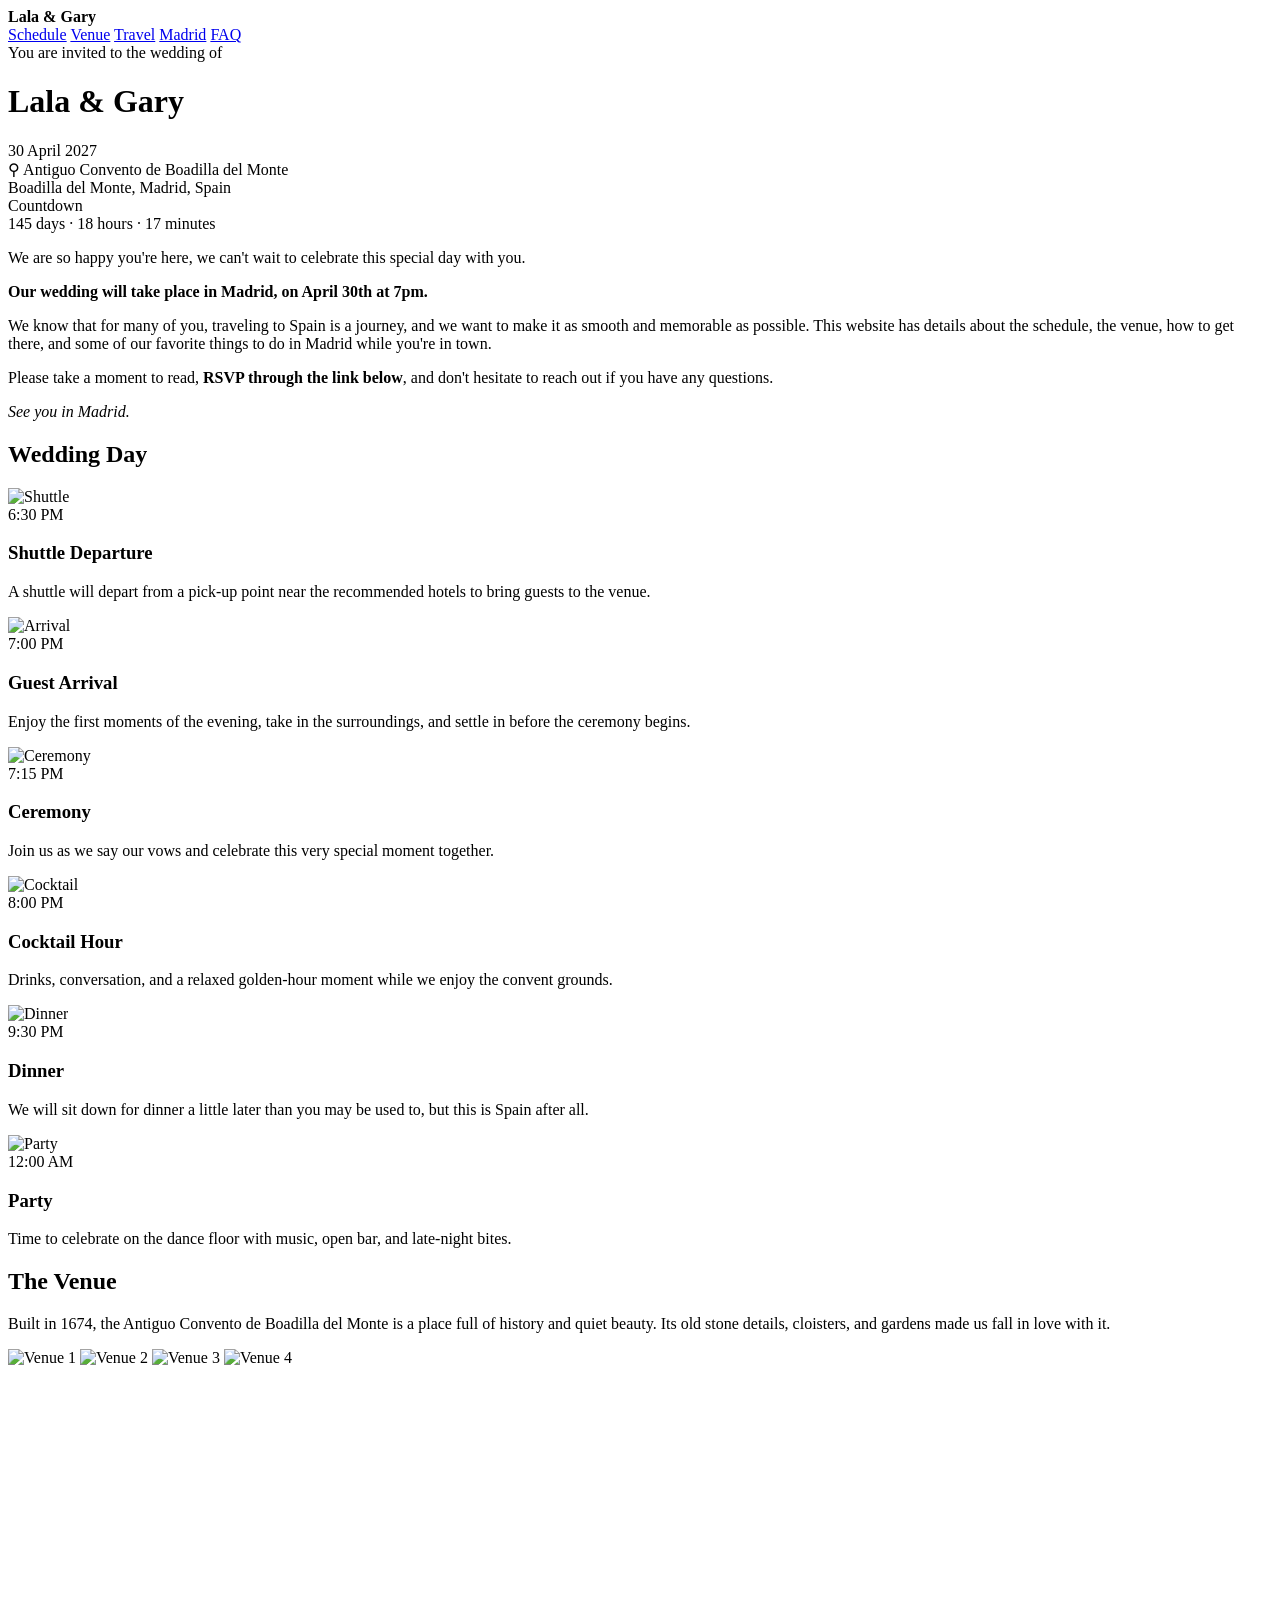
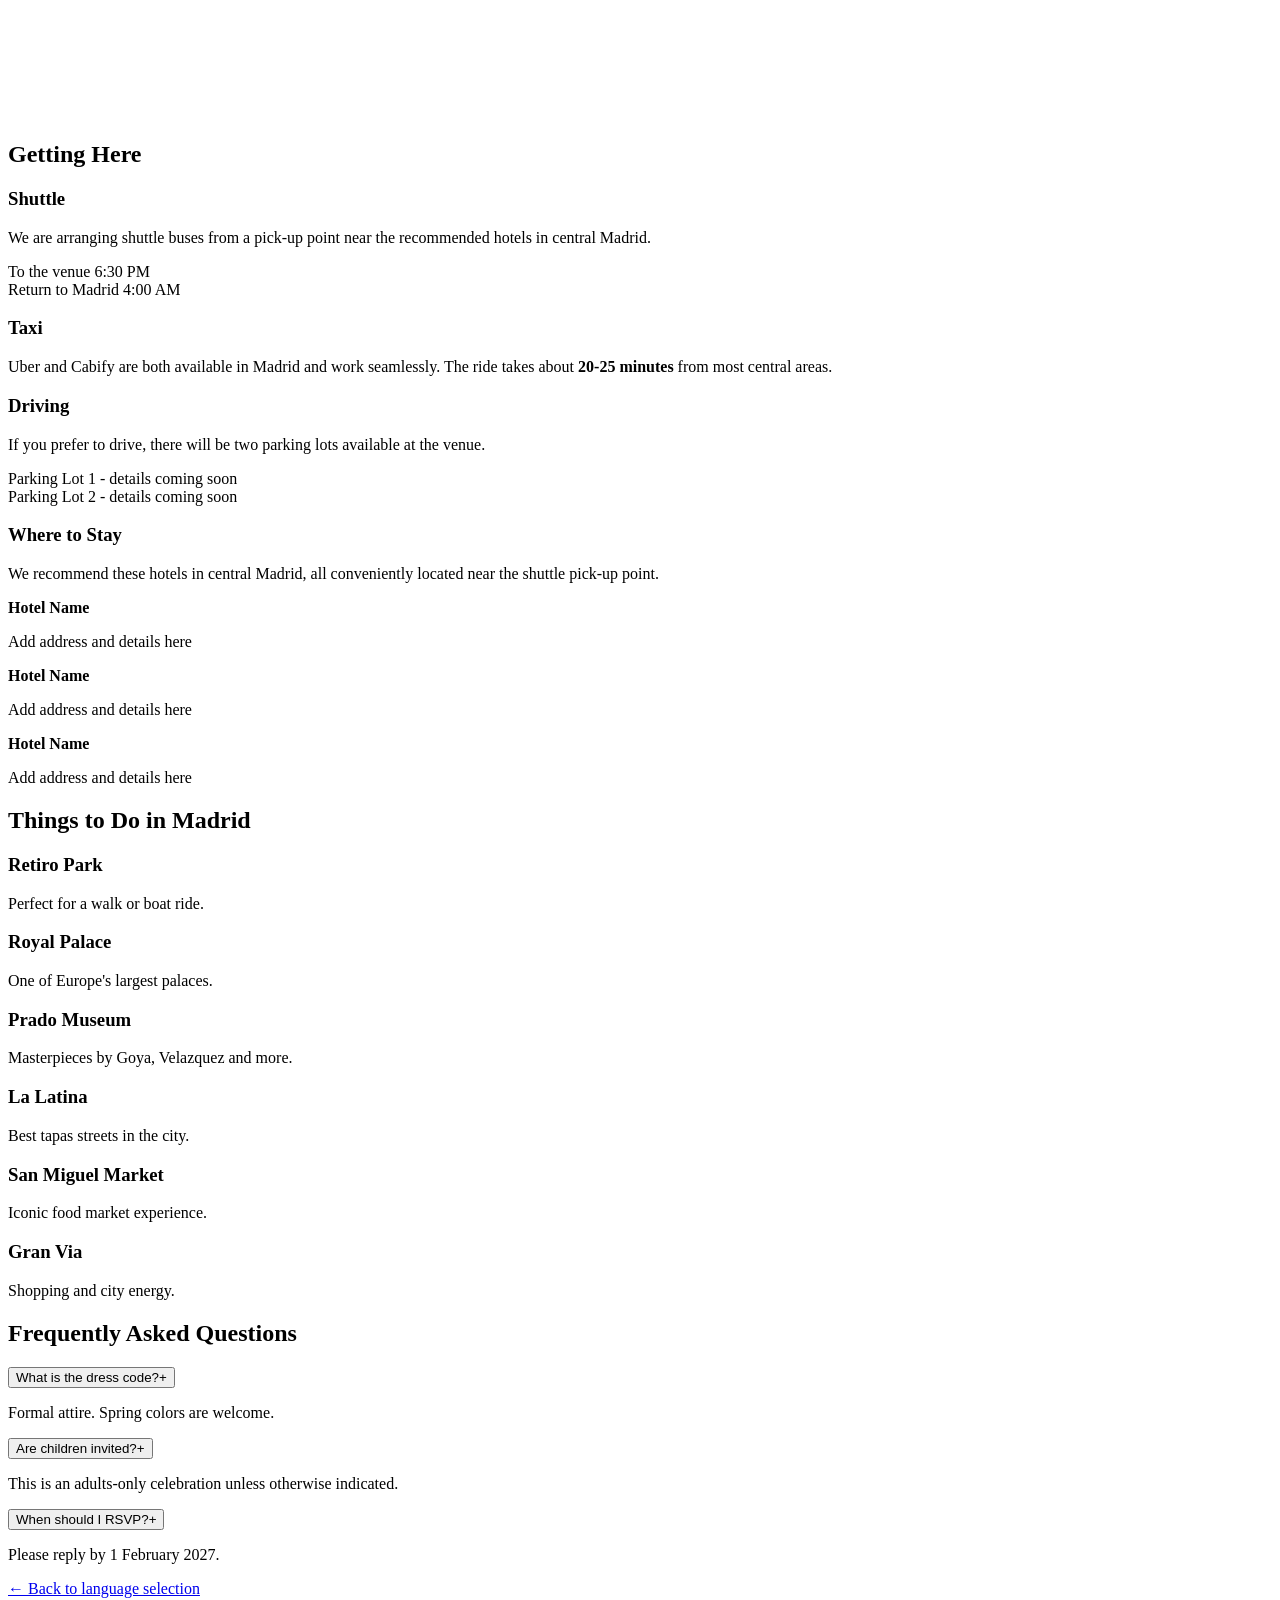
==== english.html @ 7e3a2c40 "Add files via upload" ====
<!DOCTYPE html>
<html lang="en">
<head>
<meta charset="UTF-8">
<meta name="viewport" content="width=device-width, initial-scale=1.0">
<title>Lala & Gary | English</title>
<link href="https://fonts.googleapis.com/css2?family=Playfair+Display:wght@400;500;600&family=Inter:wght@300;400;500&display=swap" rel="stylesheet">
<link rel="stylesheet" href="styles.css">
</head>
<body>

<div class="nav">
  <div><strong>Lala & Gary</strong></div>
  <div>
    <a href="#schedule">Schedule</a>
    <a href="#venue">Venue</a>
    <a href="#travel">Travel</a>
    <a href="#madrid">Madrid</a>
    <a href="#faq">FAQ</a>
  </div>
</div>

<div class="hero">
  <div class="hero-overlay"></div>
  <div class="hero-content">
    <div class="hero-kicker">You are invited to the wedding of</div>
    <h1>Lala & Gary</h1>
    <div class="hero-divider"></div>
    <div class="hero-meta">
      30 April 2027<br>
      <span>⚲ Antiguo Convento de Boadilla del Monte</span><br>
      Boadilla del Monte, Madrid, Spain
    </div>
    <div class="countdown-block">
      <div class="countdown-label">Countdown</div>
      <div id="countdown">Loading countdown...</div>
    </div>
    <p class="hero-message">
      We are so happy you're here, we can't wait to celebrate this special day with you.
	  </p>
  <p>
      <strong> Our wedding will take place in Madrid, on April 30th at 7pm.</strong>
    </p>
  </div>
</div>

<div class="intro-copy reveal">
  <p>
    We know that for many of you, traveling to Spain is a journey, and we want to make it as smooth and memorable as possible. This website has details about the schedule, the venue, how to get there, and some of our favorite things to do in Madrid while you're in town.
  </p>
  <p>
    Please take a moment to read, <strong>RSVP through the link below</strong>, and don't hesitate to reach out if you have any questions.
  </p>
  <p><i>See you in Madrid.</i></p>
</div>

<section id="schedule" class="reveal section-with-header schedule-section">
  <div class="section-header schedule-header">
    <div class="section-header-overlay"></div>
    <div class="section-header-content">
      <h2>Wedding Day</h2>
    </div>
  </div>

  <div class="timeline-wrapper">
    <div class="timeline-line"></div>

    <div class="event event-left">
      <div class="event-icon"><img src="images/icon1.png" alt="Shuttle" class="icon-placeholder"></div>
      <div class="event-content-left">
        <div class="event-time">6:30 PM</div>
        <h3>Shuttle Departure</h3>
        <p>A shuttle will depart from a pick-up point near the recommended hotels to bring guests to the venue.</p>
      </div>
    </div>

    <div class="event event-right">
      <div class="event-icon"><img src="images/icon2.png" alt="Arrival" class="icon-placeholder"></div>
      <div class="event-content-right">
        <div class="event-time">7:00 PM</div>
        <h3>Guest Arrival</h3>
        <p>Enjoy the first moments of the evening, take in the surroundings, and settle in before the ceremony begins.</p>
      </div>
    </div>

    <div class="event event-left">
      <div class="event-icon"><img src="images/icon3.png" alt="Ceremony" class="icon-placeholder"></div>
      <div class="event-content-left">
        <div class="event-time">7:15 PM</div>
        <h3>Ceremony</h3>
        <p>Join us as we say our vows and celebrate this very special moment together.</p>
      </div>
    </div>

    <div class="event event-right">
      <div class="event-icon"><img src="images/icon4.png" alt="Cocktail" class="icon-placeholder"></div>
      <div class="event-content-right">
        <div class="event-time">8:00 PM</div>
        <h3>Cocktail Hour</h3>
        <p>Drinks, conversation, and a relaxed golden-hour moment while we enjoy the convent grounds.</p>
      </div>
    </div>

    <div class="event event-left">
      <div class="event-icon"><img src="images/icon5.png" alt="Dinner" class="icon-placeholder"></div>
      <div class="event-content-left">
        <div class="event-time">9:30 PM</div>
        <h3>Dinner</h3>
        <p>We will sit down for dinner a little later than you may be used to, but this is Spain after all.</p>
      </div>
    </div>

    <div class="event event-right">
      <div class="event-icon"><img src="images/icon6.png" alt="Party" class="icon-placeholder"></div>
      <div class="event-content-right">
        <div class="event-time">12:00 AM</div>
        <h3>Party</h3>
        <p>Time to celebrate on the dance floor with music, open bar, and late-night bites.</p>
      </div>
    </div>
  </div>
</section>

<section id="venue" class="reveal section-with-header venue-section">
  <div class="section-header venue-header">
    <div class="section-header-overlay"></div>
    <div class="section-header-content">
      <h2>The Venue</h2>
      <p class="center">
        Built in 1674, the Antiguo Convento de Boadilla del Monte is a place full of history and quiet beauty. 
	Its old stone details, cloisters, and gardens made us fall in love with it.
      </p>
    </div>
  </div>

  <div class="gallery gallery-four">
    <img src="images/venue1.jpeg" alt="Venue 1">
    <img src="images/venue2.jpg" alt="Venue 2">
    <img src="images/venue3.jpeg" alt="Venue 3">
    <img src="images/venue4.jpg" alt="Venue 4">
  </div>

  <div class="map-container">
    <iframe
      src="https://www.google.com/maps?q=Antiguo+Convento+de+Boadilla+del+Monte&output=embed"
      width="100%"
      height="350"
      style="border:0;border-radius:12px;"
      allowfullscreen=""
      loading="lazy">
    </iframe>
  </div>
</section>

<section id="travel" class="reveal section-with-header travel-section">
  <div class="section-header travel-header">
    <div class="section-header-overlay"></div>
    <div class="section-header-content">
      <h2>Getting Here</h2>
    </div>
  </div>

  <div class="travel-options">
    <div class="travel-card">
      <h3>Shuttle</h3>
      <p>We are arranging shuttle buses from a pick-up point near the recommended hotels in central Madrid.</p>
      <div class="travel-times">
        <div class="travel-leg">
          <span class="travel-label">To the venue</span>
          <span class="travel-time">6:30 PM</span>
        </div>
        <div class="travel-leg">
          <span class="travel-label">Return to Madrid</span>
          <span class="travel-time">4:00 AM</span>
        </div>
      </div>
    </div>

    <div class="travel-card">
      <h3>Taxi</h3>
      <p>Uber and Cabify are both available in Madrid and work seamlessly. The ride takes about <strong>20-25 minutes</strong> from most central areas.</p>
    </div>

    <div class="travel-card">
      <h3>Driving</h3>
      <p>If you prefer to drive, there will be two parking lots available at the venue.</p>
      <div class="parking-list">
        <div class="parking-item">Parking Lot 1 - details coming soon</div>
        <div class="parking-item">Parking Lot 2 - details coming soon</div>
      </div>
    </div>
  </div>

  <div class="hotel-section">
    <h3>Where to Stay</h3>
    <p class="hotel-intro">We recommend these hotels in central Madrid, all conveniently located near the shuttle pick-up point.</p>
    <div class="hotel-list">
      <div class="hotel-card">
        <p><strong>Hotel Name</strong></p>
        <p class="hotel-details">Add address and details here</p>
      </div>
      <div class="hotel-card">
        <p><strong>Hotel Name</strong></p>
        <p class="hotel-details">Add address and details here</p>
      </div>
      <div class="hotel-card">
        <p><strong>Hotel Name</strong></p>
        <p class="hotel-details">Add address and details here</p>
      </div>
    </div>
  </div>
</section>

<section id="madrid" class="reveal section-with-header madrid-section">
  <div class="section-header madrid-header">
    <div class="section-header-overlay"></div>
    <div class="section-header-content">
      <h2>Things to Do in Madrid</h2>
    </div>
  </div>

  <div class="cards">
    <div class="card"><h3>Retiro Park</h3><p>Perfect for a walk or boat ride.</p></div>
    <div class="card"><h3>Royal Palace</h3><p>One of Europe's largest palaces.</p></div>
    <div class="card"><h3>Prado Museum</h3><p>Masterpieces by Goya, Velazquez and more.</p></div>
    <div class="card"><h3>La Latina</h3><p>Best tapas streets in the city.</p></div>
    <div class="card"><h3>San Miguel Market</h3><p>Iconic food market experience.</p></div>
    <div class="card"><h3>Gran Via</h3><p>Shopping and city energy.</p></div>
  </div>
</section>

<section id="faq" class="reveal section-with-header faq-section">
  <div class="section-header faq-header">
    <div class="section-header-overlay"></div>
    <div class="section-header-content">
      <h2>Frequently Asked Questions</h2>
    </div>
  </div>

  <div class="faq">
    <div class="faq-item">
      <button class="faq-question" type="button">What is the dress code?<span>+</span></button>
      <div class="faq-answer"><p>Formal attire. Spring colors are welcome.</p></div>
    </div>

    <div class="faq-item">
      <button class="faq-question" type="button">Are children invited?<span>+</span></button>
      <div class="faq-answer"><p>This is an adults-only celebration unless otherwise indicated.</p></div>
    </div>

    <div class="faq-item">
      <button class="faq-question" type="button">When should I RSVP?<span>+</span></button>
      <div class="faq-answer"><p>Please reply by 1 February 2027.</p></div>
    </div>
  </div>
</section>

<a class="back" href="index.html">← Back to language selection</a>

<script>
document.addEventListener('DOMContentLoaded', function () {
  const revealEls = document.querySelectorAll('.reveal');
  const revealObserver = new IntersectionObserver((entries) => {
    entries.forEach(entry => {
      if (entry.isIntersecting) entry.target.classList.add('visible');
    });
  }, { threshold: 0.15 });
  revealEls.forEach(el => revealObserver.observe(el));

  const events = document.querySelectorAll('.event');
  const eventObserver = new IntersectionObserver((entries) => {
    entries.forEach(entry => {
      if (entry.isIntersecting) entry.target.classList.add('visible');
    });
  }, { threshold: 0.2 });
  events.forEach(el => eventObserver.observe(el));

  document.querySelectorAll('.faq-question').forEach(btn => {
    btn.addEventListener('click', () => {
      const item = btn.closest('.faq-item');
      item.classList.toggle('active');
    });
  });

  const countdownEl = document.getElementById('countdown');
  if (countdownEl) {
    const weddingDate = new Date('2027-04-30T19:00:00').getTime();
    function updateCountdown() {
      const now = new Date().getTime();
      const diff = weddingDate - now;
      if (diff <= 0) {
        countdownEl.textContent = 'Today is the day!';
        return;
      }
      const days = Math.floor(diff / (1000 * 60 * 60 * 24));
      const hours = Math.floor((diff / (1000 * 60 * 60)) % 24);
      const minutes = Math.floor((diff / (1000 * 60)) % 60);
      countdownEl.textContent = days + ' days · ' + hours + ' hours · ' + minutes + ' minutes';
    }
    updateCountdown();
    setInterval(updateCountdown, 60000);
  }
});
</script>

</body>
</html>
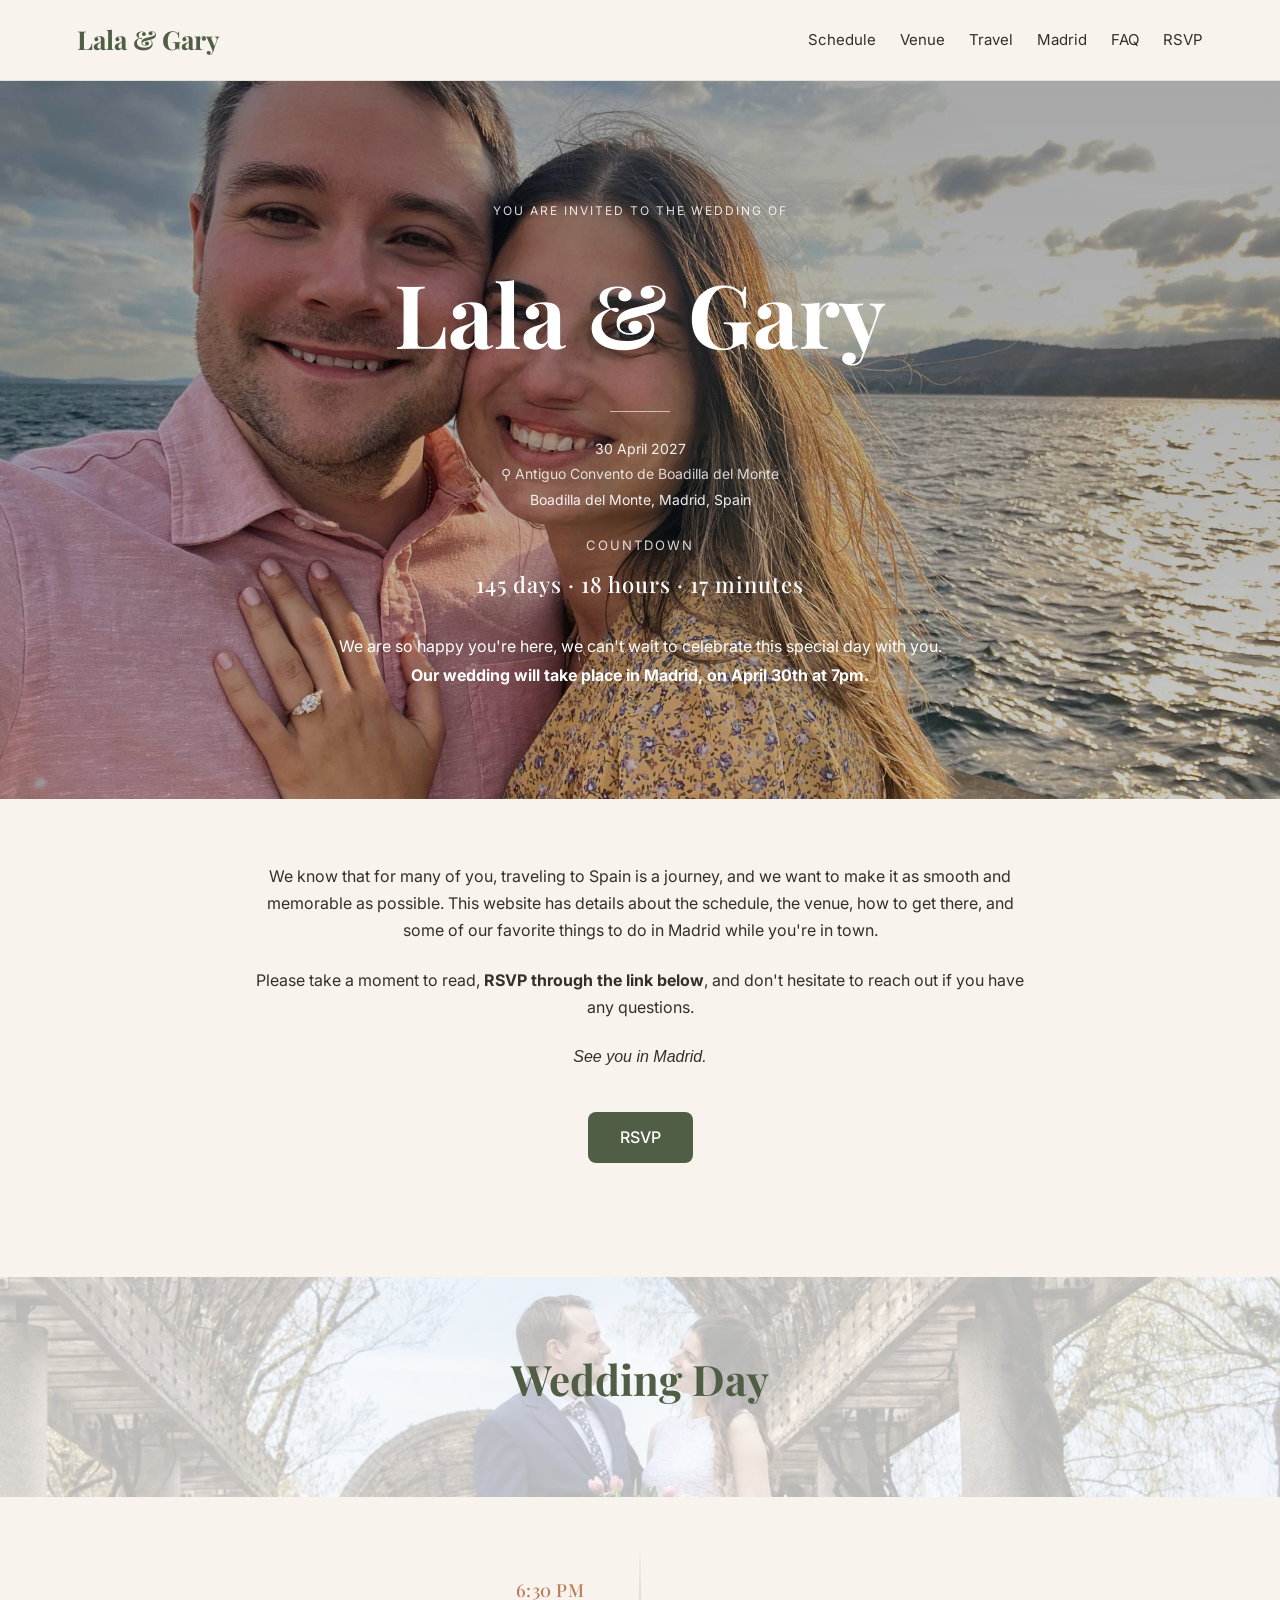
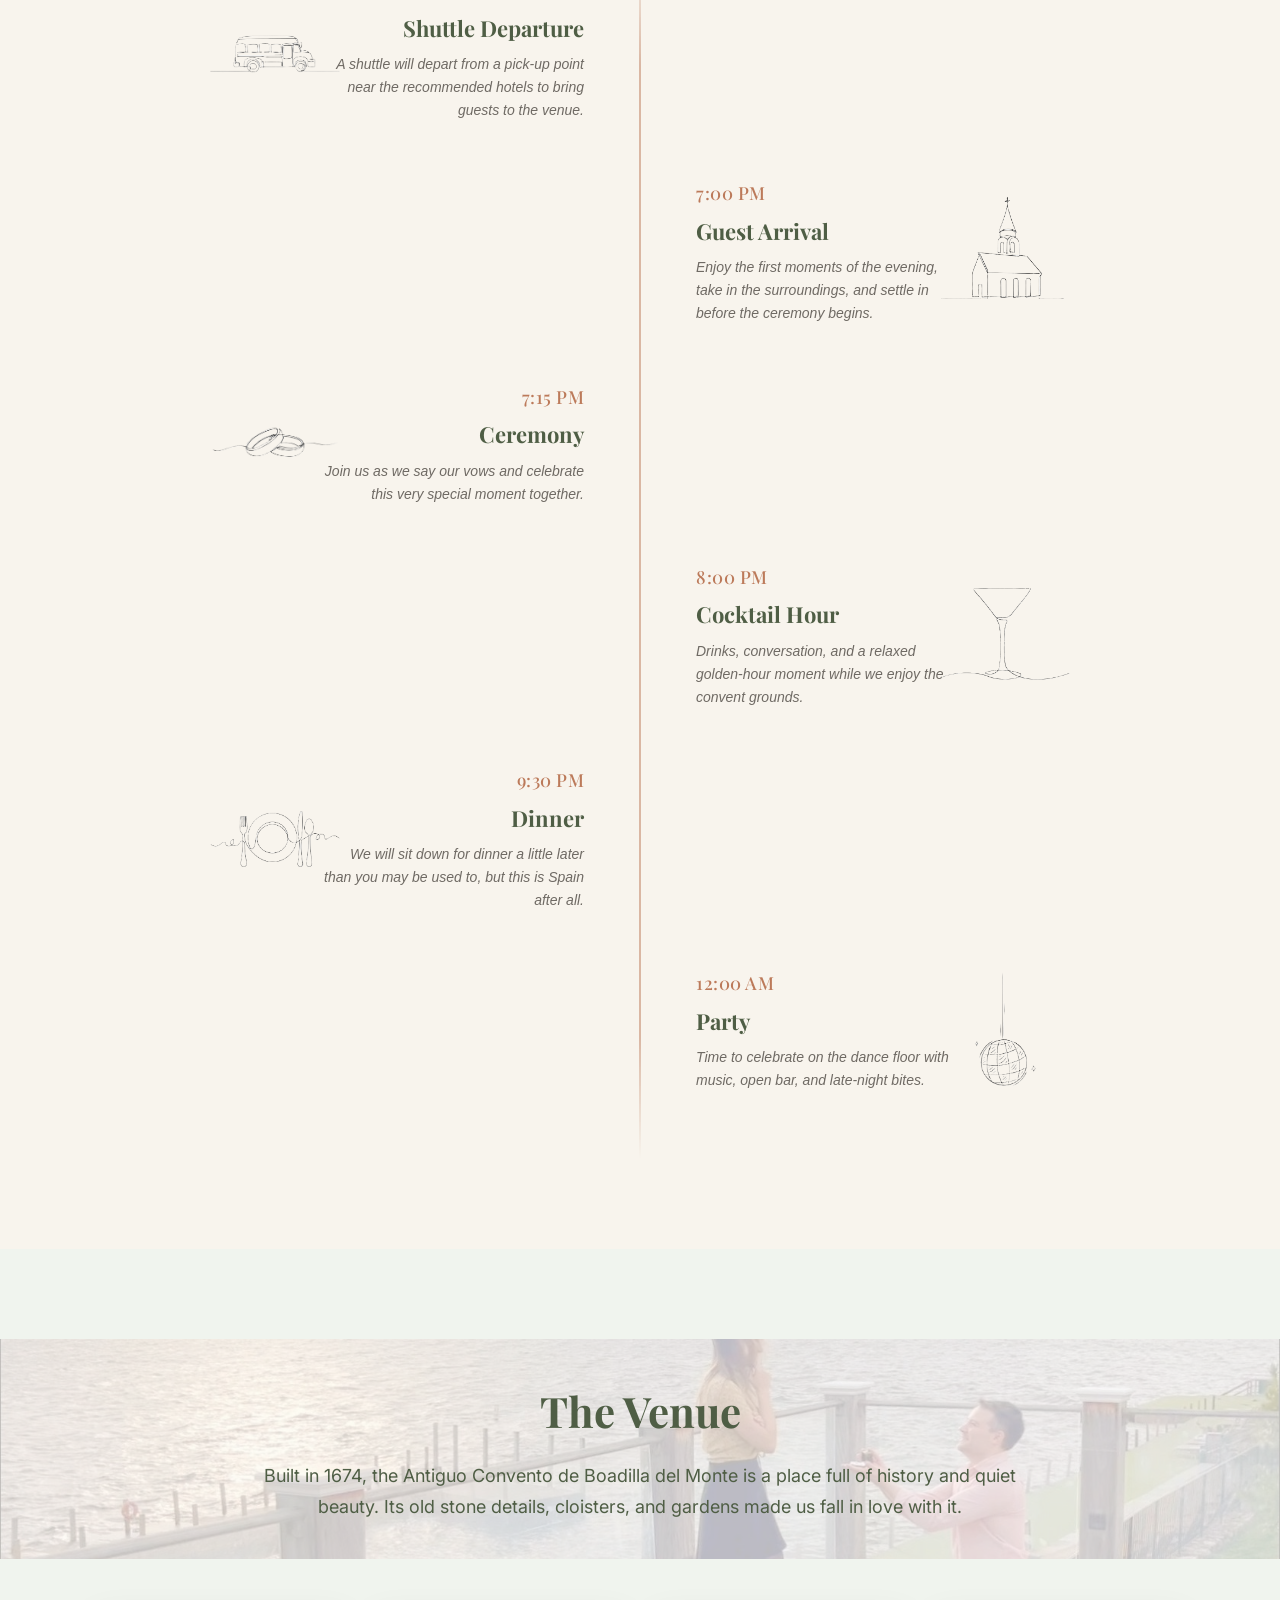
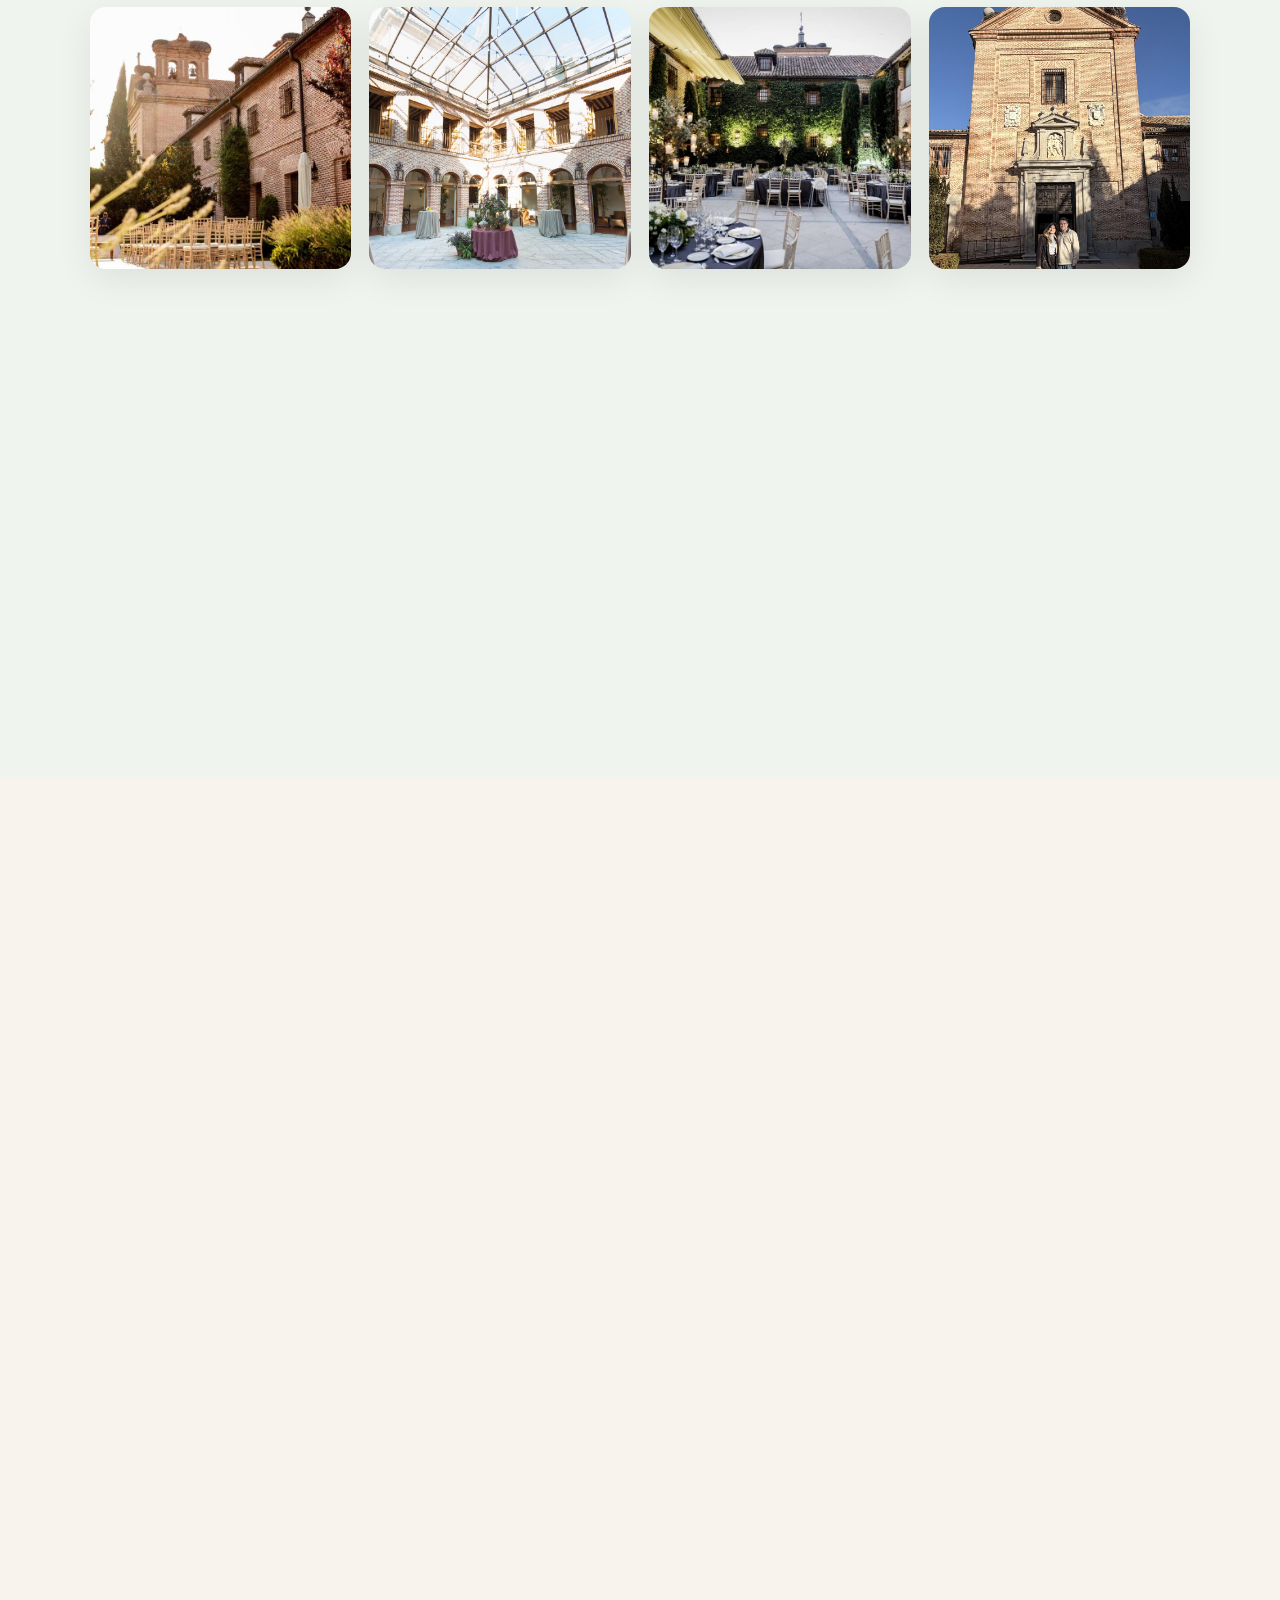
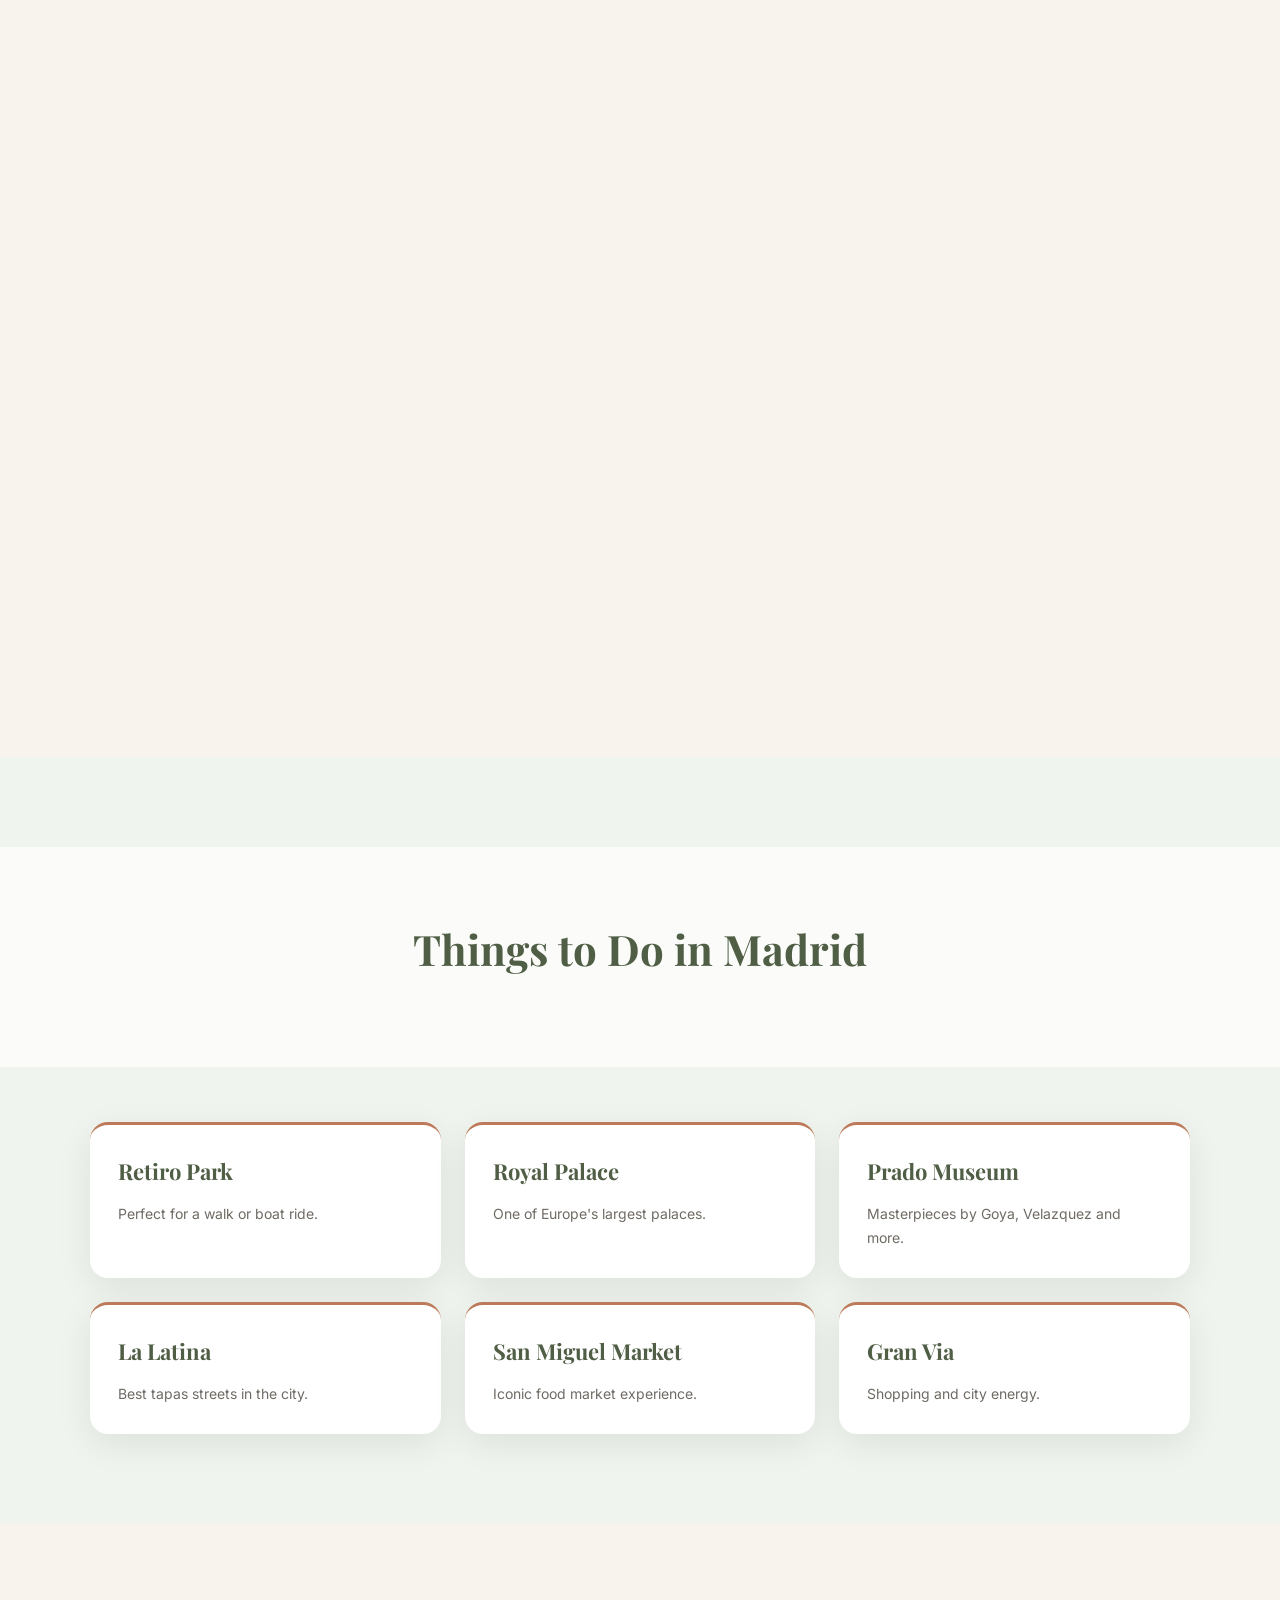
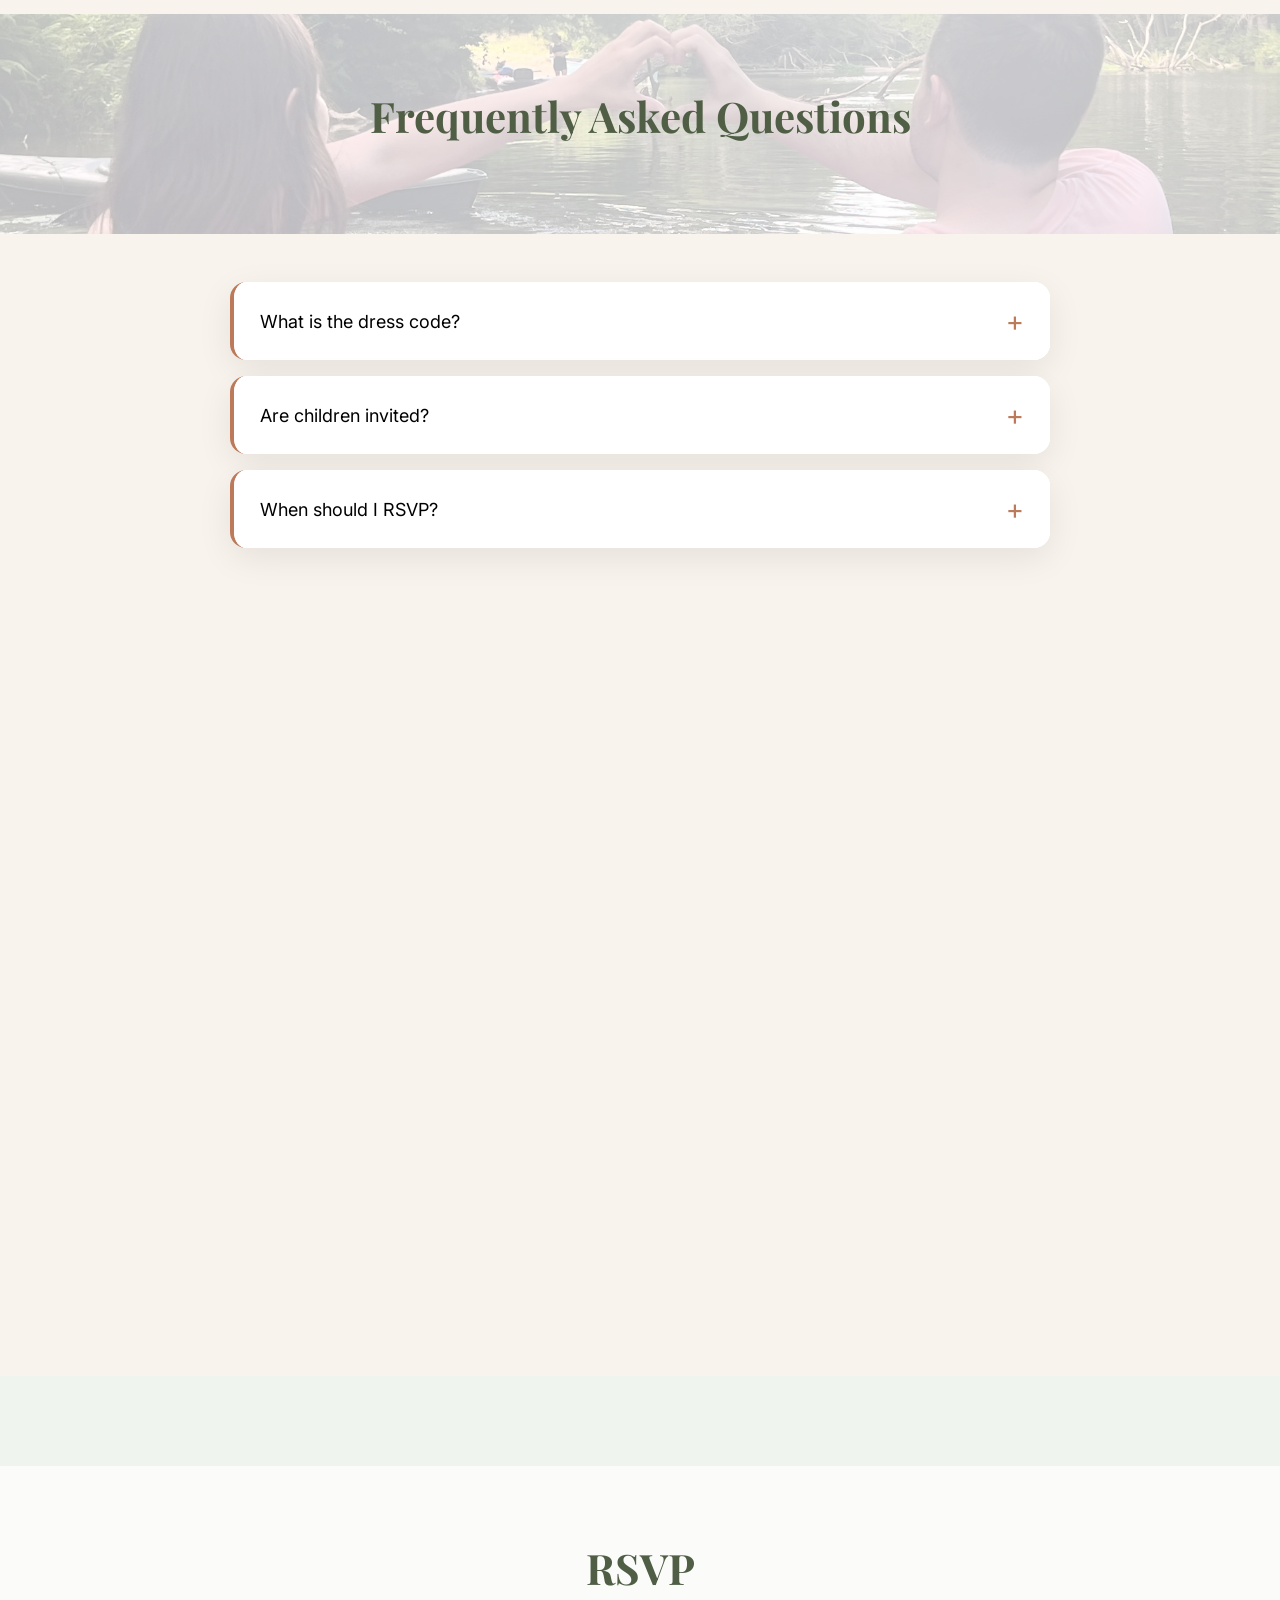
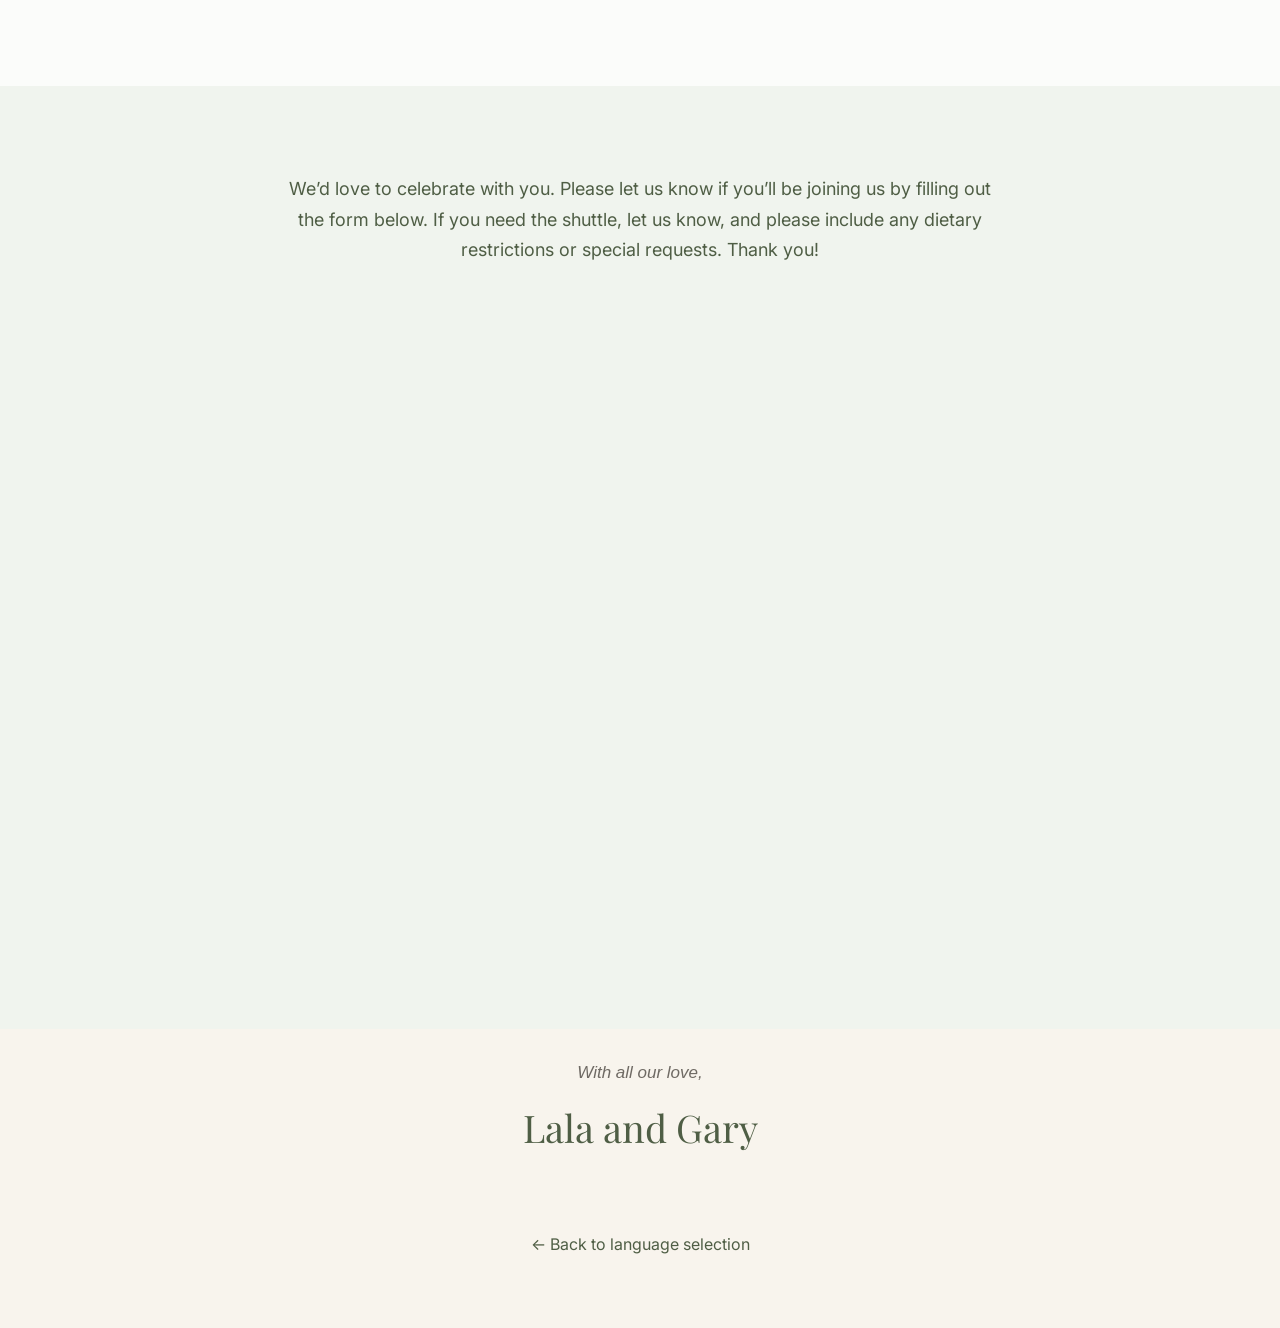
==== commit f05a4283: "Add files via upload" ====
--- a/english.html
+++ b/english.html
@@ -1,22 +1,33 @@
 <!DOCTYPE html>
 <html lang="en">
 <head>
-<meta charset="UTF-8">
-<meta name="viewport" content="width=device-width, initial-scale=1.0">
+<meta charset="UTF-8" />
+<meta name="viewport" content="width=device-width, initial-scale=1.0"/>
 <title>Lala & Gary | English</title>
+
 <link href="https://fonts.googleapis.com/css2?family=Playfair+Display:wght@400;500;600&family=Inter:wght@300;400;500&display=swap" rel="stylesheet">
 <link rel="stylesheet" href="styles.css">
 </head>
+
 <body>
 
 <div class="nav">
-  <div><strong>Lala & Gary</strong></div>
-  <div>
+  <div class="nav-left">
+    <strong>Lala & Gary</strong>
+    <button class="hamburger" id="hamburger" aria-label="Open navigation menu" type="button">
+      <span></span>
+      <span></span>
+      <span></span>
+    </button>
+  </div>
+
+  <div id="navMenu">
     <a href="#schedule">Schedule</a>
     <a href="#venue">Venue</a>
     <a href="#travel">Travel</a>
     <a href="#madrid">Madrid</a>
     <a href="#faq">FAQ</a>
+    <a href="#rsvp">RSVP</a>
   </div>
 </div>
 
@@ -37,9 +48,9 @@
     </div>
     <p class="hero-message">
       We are so happy you're here, we can't wait to celebrate this special day with you.
-	  </p>
-  <p>
-      <strong> Our wedding will take place in Madrid, on April 30th at 7pm.</strong>
+    </p>
+    <p>
+      <strong>Our wedding will take place in Madrid, on April 30th at 7pm.</strong>
     </p>
   </div>
 </div>
@@ -52,6 +63,7 @@
     Please take a moment to read, <strong>RSVP through the link below</strong>, and don't hesitate to reach out if you have any questions.
   </p>
   <p><i>See you in Madrid.</i></p>
+  <a href="https://forms.gle/YV6JigLZnSeQpAWZ9" target="_blank" class="rsvp-button">RSVP</a>
 </div>
 
 <section id="schedule" class="reveal section-with-header schedule-section">
@@ -127,8 +139,7 @@
     <div class="section-header-content">
       <h2>The Venue</h2>
       <p class="center">
-        Built in 1674, the Antiguo Convento de Boadilla del Monte is a place full of history and quiet beauty. 
-	Its old stone details, cloisters, and gardens made us fall in love with it.
+        Built in 1674, the Antiguo Convento de Boadilla del Monte is a place full of history and quiet beauty. Its old stone details, cloisters, and gardens made us fall in love with it.
       </p>
     </div>
   </div>
@@ -160,52 +171,70 @@
     </div>
   </div>
 
-  <div class="travel-options">
-    <div class="travel-card">
+  <div class="travel-wrapper">
+    <div class="travel-option">
+      <div class="travel-icon">🚌</div>
       <h3>Shuttle</h3>
-      <p>We are arranging shuttle buses from a pick-up point near the recommended hotels in central Madrid.</p>
-      <div class="travel-times">
-        <div class="travel-leg">
-          <span class="travel-label">To the venue</span>
-          <span class="travel-time">6:30 PM</span>
+      <p class="travel-highlight">Shuttles leave from Atocha, Plaza del Emperador Carlos V, 8<br><small>In front of Bar El Brillante</small></p>
+      <div class="travel-schedule">
+        <div class="schedule-item">
+          <span class="schedule-label">To the venue</span>
+          <span class="schedule-time">6:15 pm</span>
         </div>
-        <div class="travel-leg">
-          <span class="travel-label">Return to Madrid</span>
-          <span class="travel-time">4:00 AM</span>
+        <div class="schedule-item">
+          <span class="schedule-label">Back to Madrid (first shuttle)</span>
+          <span class="schedule-time">2:00 am</span>
         </div>
-      </div>
-    </div>
-
-    <div class="travel-card">
-      <h3>Taxi</h3>
-      <p>Uber and Cabify are both available in Madrid and work seamlessly. The ride takes about <strong>20-25 minutes</strong> from most central areas.</p>
-    </div>
-
-    <div class="travel-card">
-      <h3>Driving</h3>
-      <p>If you prefer to drive, there will be two parking lots available at the venue.</p>
+        <div class="schedule-item">
+          <span class="schedule-label">Back to Madrid (second shuttle)</span>
+          <span class="schedule-time">4:00 am</span>
+        </div>
+      </div>
+      <p class="travel-note">Please select your preferred return time in the RSVP form.</p>
+    </div>
+
+    <div class="travel-option">
+      <div class="travel-icon">🚕</div>
+      <h3>Taxi / Uber</h3>
+      <p>If you prefer to take a taxi, Uber, or Cabify, the ride to the venue is about <strong>20 minutes</strong> from the recommended hotels.</p>
+    </div>
+
+    <div class="travel-option">
+      <div class="travel-icon">🚗</div>
+      <h3>Car</h3>
+      <p class="travel-highlight">Recommended parking lots:</p>
       <div class="parking-list">
-        <div class="parking-item">Parking Lot 1 - details coming soon</div>
-        <div class="parking-item">Parking Lot 2 - details coming soon</div>
-      </div>
-    </div>
-  </div>
+        <div class="parking-item">
+          <p class="parking-name">Aparcamiento El Palacio del Infante don Luis</p>
+          <p class="parking-address">Av. de España, 6, Boadilla del Monte</p>
+        </div>
+        <div class="parking-item">
+          <p class="parking-name">Aparcamiento Plaza de la Concordia</p>
+          <p class="parking-address">Camino de San Sebastián, 7, Boadilla del Monte</p>
+        </div>
+      </div>
+    </div>
+  </div>
+
 
   <div class="hotel-section">
     <h3>Where to Stay</h3>
-    <p class="hotel-intro">We recommend these hotels in central Madrid, all conveniently located near the shuttle pick-up point.</p>
+    <p class="hotel-intro">We recommend these hotels in central Madrid, all conveniently located very close to the shuttle pick-up point.</p>
     <div class="hotel-list">
       <div class="hotel-card">
-        <p><strong>Hotel Name</strong></p>
-        <p class="hotel-details">Add address and details here</p>
+        <p><strong>Hotel NH Madrid Nacional</strong></p>
+        <p class="hotel-details">Calle del General Ferrándiz, 1, 28012 Madrid</p>
+        <a class="rsvp-button" href="https://www.nh-hotels.com/hotel/nh-madrid-nacional" target="_blank" rel="noopener">Reservar NH Madrid Nacional</a>
       </div>
       <div class="hotel-card">
-        <p><strong>Hotel Name</strong></p>
-        <p class="hotel-details">Add address and details here</p>
+        <p><strong>Hotel Mediodía</strong></p>
+        <p class="hotel-details">Calle de Mediodía, 2, 28009 Madrid</p>
+        <a class="rsvp-button" href="https://www.mediodiahotel.com" target="_blank" rel="noopener">Reservar Hotel Mediodía</a>
       </div>
       <div class="hotel-card">
-        <p><strong>Hotel Name</strong></p>
-        <p class="hotel-details">Add address and details here</p>
+        <p><strong>Radisson RED Madrid</strong></p>
+        <p class="hotel-details">Calle de Alcalá, 476, 28027 Madrid</p>
+        <a class="rsvp-button" href="https://www.radissonhotels.com/en-us/hotels/radisson-red-madrid" target="_blank" rel="noopener">Reservar Radisson RED Madrid</a>
       </div>
     </div>
   </div>
@@ -240,20 +269,74 @@
   <div class="faq">
     <div class="faq-item">
       <button class="faq-question" type="button">What is the dress code?<span>+</span></button>
-      <div class="faq-answer"><p>Formal attire. Spring colors are welcome.</p></div>
+      <div class="faq-answer"><p>Formal attire. Think evening wedding guest attire: floor-length gowns, elegant cocktail or midi dresses, or dressy jumpsuits for women; suits or tuxedos for men.</p></div>
     </div>
 
     <div class="faq-item">
       <button class="faq-question" type="button">Are children invited?<span>+</span></button>
-      <div class="faq-answer"><p>This is an adults-only celebration unless otherwise indicated.</p></div>
+      <div class="faq-answer"><p>Yes, children are welcome! We would love to celebrate with the whole family. If you plan to bring your children, please make sure to include them in the RSVP form so we can plan accordingly.
+    </p></p></div>
     </div>
 
     <div class="faq-item">
       <button class="faq-question" type="button">When should I RSVP?<span>+</span></button>
-      <div class="faq-answer"><p>Please reply by 1 February 2027.</p></div>
-    </div>
-  </div>
-</section>
+      <div class="faq-answer"><p> Please RSVP by January 15, 2027 so we can finalize the details with the venue and vendors. Thank you!</p></div>
+    </div>
+  </div>
+</section>
+
+<div class="carousel-wrapper reveal">
+  <div class="carousel">
+    <div class="carousel-container">
+      <img src="images/final1.jpg" alt="Lala & Gary 1" class="carousel-slide active">
+      <img src="images/final2.jpeg" alt="Lala & Gary 2" class="carousel-slide">
+      <img src="images/final3.jpg" alt="Lala & Gary 3" class="carousel-slide">
+      <img src="images/final4.jpg" alt="Lala & Gary 4" class="carousel-slide">
+      <img src="images/final5.jpeg" alt="Lala & Gary 5" class="carousel-slide">
+      <img src="images/final6.jpeg" alt="Lala & Gary 6" class="carousel-slide">
+      <img src="images/us2.jpg" alt="Lala & Gary additional 1" class="carousel-slide">
+      <img src="images/us3.jpg" alt="Lala & Gary additional 2" class="carousel-slide">
+      <img src="images/us10.jpg" alt="Lala & Gary additional 3" class="carousel-slide">
+      <img src="images/us11.jpg" alt="Lala & Gary additional 4" class="carousel-slide">
+    </div>
+
+    <button class="carousel-btn carousel-prev" type="button">&#10094;</button>
+    <button class="carousel-btn carousel-next" type="button">&#10095;</button>
+
+    <div class="carousel-dots">
+      <span class="dot active" data-index="0"></span>
+      <span class="dot" data-index="1"></span>
+      <span class="dot" data-index="2"></span>
+      <span class="dot" data-index="3"></span>
+      <span class="dot" data-index="4"></span>
+      <span class="dot" data-index="5"></span>
+      <span class="dot" data-index="6"></span>
+      <span class="dot" data-index="7"></span>
+      <span class="dot" data-index="8"></span>
+      <span class="dot" data-index="9"></span>
+    </div>
+  </div>
+</div>
+
+<section id="rsvp" class="reveal section-with-header">
+  <div class="section-header rsvp-header">
+    <div class="section-header-overlay"></div>
+    <div class="section-header-content">
+      <h2>RSVP</h2>
+    </div>
+  </div>
+
+  <div class="center" style="padding: 40px 24px;">
+    <p style="margin-bottom: 24px;">We’d love to celebrate with you. Please let us know if you’ll be joining us by filling out the form below. If you need the shuttle, let us know, and please include any dietary restrictions or special requests. Thank you!</p>
+
+    <iframe src="https://forms.gle/YV6JigLZnSeQpAWZ9" width="100%" height="600" frameborder="0" marginheight="0" marginwidth="0">Loading...</iframe>
+  </div>
+</section>
+
+<div class="closing-signature reveal">
+  <p>With all our love,</p>
+  <div class="signature-names">Lala and Gary</div>
+</div>
 
 <a class="back" href="index.html">← Back to language selection</a>
 
@@ -303,5 +386,81 @@
 });
 </script>
 
+<script>
+document.addEventListener('DOMContentLoaded', function() {
+  let currentSlide = 0;
+  const slides = document.querySelectorAll('.carousel-slide');
+  const dots = document.querySelectorAll('.dot');
+  const carouselPrev = document.querySelector('.carousel-prev');
+  const carouselNext = document.querySelector('.carousel-next');
+  let autoplayInterval;
+
+  function showSlide(index) {
+    slides.forEach(slide => slide.classList.remove('active'));
+    dots.forEach(dot => dot.classList.remove('active'));
+
+    currentSlide = (index + slides.length) % slides.length;
+    slides[currentSlide].classList.add('active');
+    dots[currentSlide].classList.add('active');
+
+    resetAutoplay();
+  }
+
+  function nextSlide() {
+    showSlide(currentSlide + 1);
+  }
+
+  function prevSlide() {
+    showSlide(currentSlide - 1);
+  }
+
+  function startAutoplay() {
+    autoplayInterval = setInterval(nextSlide, 2500);
+  }
+
+  function resetAutoplay() {
+    clearInterval(autoplayInterval);
+    startAutoplay();
+  }
+
+  if (carouselPrev && carouselNext && slides.length && dots.length) {
+    carouselPrev.addEventListener('click', prevSlide);
+    carouselNext.addEventListener('click', nextSlide);
+
+    dots.forEach(dot => {
+      dot.addEventListener('click', function() {
+        showSlide(parseInt(this.dataset.index));
+      });
+    });
+
+    startAutoplay();
+  }
+});
+</script>
+
+<script>
+document.addEventListener('DOMContentLoaded', function() {
+  const hamburger = document.getElementById('hamburger');
+  const navMenu = document.getElementById('navMenu');
+
+  if (hamburger && navMenu) {
+    hamburger.addEventListener('click', function() {
+      navMenu.classList.toggle('active');
+      hamburger.classList.toggle('active');
+      document.body.classList.toggle('menu-open');
+    });
+
+    const navLinks = navMenu.querySelectorAll('a');
+    navLinks.forEach(link => {
+      link.addEventListener('click', function() {
+        navMenu.classList.remove('active');
+        hamburger.classList.remove('active');
+        document.body.classList.remove('menu-open');
+      });
+    });
+  }
+});
+</script>
+
 </body>
-</html>+</html>
--- a/styles.css
+++ b/styles.css
@@ -0,0 +1,1171 @@
+/* ===========================================================
+   LALA & GARY WEDDING WEBSITE
+   styles.css – refined header imagery and fixed interactions
+=========================================================== */
+
+:root{
+    --cream:#F8F4ED;
+    --cream-dark:#EFE8DC;
+    --sage:#E5EDE2;
+    --sage-light:#F0F4EE;
+    --olive:#66745B;
+    --olive-dark:#4F5E45;
+    --terracotta:#BC7A5A;
+    --terracotta-light:#D4956E;
+    --text:#332F2B;
+    --light-text:#6F6A64;
+    --gold:#C9A66B;
+    --gold-light:#E8D7C3;
+    --radius:18px;
+    --shadow:0 10px 35px rgba(0,0,0,.08);
+    --transition:.35s ease;
+}
+
+*{
+    margin:0;
+    padding:0;
+    box-sizing:border-box;
+}
+
+html{
+    scroll-behavior:smooth;
+}
+
+body{
+    font-family:'Inter',sans-serif;
+    color:var(--text);
+    background:var(--cream);
+    line-height:1.7;
+}
+
+.nav{
+    position:sticky;
+    top:0;
+    z-index:1000;
+    display:flex;
+    justify-content:space-between;
+    align-items:center;
+    padding:18px 6vw;
+    background:rgba(248,244,237,.92);
+    backdrop-filter:blur(12px);
+    border-bottom:1px solid rgba(102,116,91,.15);
+}
+
+.nav-left {
+    display: flex;
+    align-items: center;
+    gap: 30px;  /* Espacio entre logo y hamburguesa */
+}
+
+.nav strong{
+    font-family:'Playfair Display',serif;
+    font-size:26px;
+    color:var(--olive-dark);
+}
+
+#navMenu {
+    display: flex;
+    gap: 24px;
+}
+
+.nav a{
+    text-decoration:none;
+    color:var(--text);
+    font-size:15px;
+    transition:var(--transition);
+}
+
+.nav a:hover{
+    color:var(--olive);
+}
+
+.hamburger {
+    display: none;
+    flex-direction: column;
+    cursor: pointer;
+    gap: 6px;
+    background: none;
+    border: none;
+    padding: 0;
+}
+
+.hamburger span {
+    width: 25px;
+    height: 3px;
+    background: var(--olive-dark);
+    transition: var(--transition);
+    border-radius: 2px;
+}
+
+#navMenu {
+    display: flex;
+    gap: 24px;
+}
+
+#navMenu.active {
+    position: fixed;
+    top: 70px;
+    left: 0;
+    right: 0;
+    flex-direction: column;
+    background: rgba(248, 244, 237, .98);
+    padding: 20px;
+    gap: 15px;
+    border-bottom: 1px solid rgba(102, 116, 91, .15);
+    z-index: 10;  /* Reducir z-index */
+    max-height: calc(100vh - 70px);
+    overflow-y: auto;
+}
+
+/* Agregar esto: cuando el menú está activo, desplazar el body */
+body.menu-open {
+    overflow: hidden;
+}
+
+@media (max-width: 768px) {
+    .hamburger {
+        display: flex;
+    }
+    
+    #navMenu {
+        display: none;
+    }
+    
+    #navMenu.active {
+        display: flex;
+    }
+}
+
+
+.hero{
+    position:relative;
+    min-height:auto;
+    display:flex;
+    align-items:center;
+    justify-content:center;
+    background-image:url("images/us1.jpg");
+    background-size:cover;
+    background-position:center;
+    padding:100px 24px 90px;
+}
+
+.hero-overlay{
+    position:absolute;
+    inset:0;
+    background:linear-gradient(rgba(0,0,0,.34), rgba(0,0,0,.20));
+}
+
+.hero-content{
+    position:relative;
+    z-index:2;
+    max-width:860px;
+    text-align:center;
+    color:white;
+    padding:20px;
+    animation:fadeUp 1.2s ease;
+}
+
+.hero-kicker{
+    font-family:'Inter',sans-serif;
+    letter-spacing:2px;
+    text-transform:uppercase;
+    font-size:12px;
+    opacity:.85;
+    margin-bottom:16px;
+}
+
+.hero h1{
+    font-family:'Playfair Display',serif;
+    font-size:clamp(3.2rem,8vw,5.5rem);
+    margin-bottom:24px;
+}
+
+.hero-divider{
+    width:60px;
+    height:1px;
+    background:rgba(255,255,255,.6);
+    margin:0 auto 24px;
+}
+
+.hero-meta{
+    font-family:'Inter',sans-serif;
+    font-size:14px;
+    opacity:.92;
+    line-height:1.8;
+    margin-bottom:22px;
+}
+
+.hero-meta span{
+    opacity:.88;
+}
+
+.countdown-block{
+    margin-bottom:28px;
+}
+
+.countdown-label{
+    font-size:13px;
+    letter-spacing:2px;
+    text-transform:uppercase;
+    opacity:.82;
+    margin-bottom:10px;
+}
+
+#countdown{
+    font-family:'Playfair Display',serif;
+    font-size:22px;
+    letter-spacing:1px;
+    font-weight:500;
+    color:white;
+}
+
+.hero-message{
+    margin:0 auto;
+    font-size:16px;
+    line-height:1.9;
+    max-width:720px;
+}
+
+.intro-copy{
+    max-width:820px;
+    margin:0 auto;
+    padding:64px 24px 24px;
+    text-align:center;
+}
+
+.intro-copy p{
+    font-size:16px;
+    color:var(--text);
+    margin-bottom:22px;
+}
+
+section{
+    padding:90px 7vw;
+}
+
+section:nth-of-type(even){
+    background:var(--sage-light);
+}
+
+h2{
+    font-family:'Playfair Display',serif;
+    font-size:42px;
+    color:var(--olive-dark);
+    text-align:center;
+    margin-bottom:14px;
+}
+
+.center{
+    max-width:760px;
+    margin:auto;
+    text-align:center;
+    color:var(--olive-dark);
+    font-size:18px;
+}
+
+.section-with-header{
+    padding-top:90px;
+}
+
+.section-header{
+    position:relative;
+    min-height:220px;
+    display:flex;
+    align-items:center;
+    justify-content:center;
+    text-align:center;
+    margin:0 calc(50% - 50vw) 48px;
+    width:100vw;
+    background-size:cover;
+    background-position:center;
+    overflow:hidden;
+}
+
+.section-header-overlay{
+    position:absolute;
+    inset:0;
+    background:rgba(255,255,255,.72);
+}
+
+.section-header-content{
+    position:relative;
+    z-index:2;
+    padding:32px 24px;
+    width:100%;
+}
+
+.schedule-header{
+    background-image:url("images/us2.jpg");
+}
+
+.venue-header{
+    background-image:url("images/us3.jpg");
+}
+
+.travel-header{
+    background-image:url("images/us4.jpg");
+}
+
+.madrid-header{
+    background-image:url("images/us7.jpg");
+}
+
+.faq-header{
+    background-image:url("images/us6.jpeg");
+}
+
+.rsvp-header{
+    background-image:url("images/us9.jpg");
+}
+
+.timeline-wrapper{
+    position:relative;
+    max-width:860px;
+    margin:10px auto 0;
+    padding:30px 0 10px;
+}
+
+.timeline-line{
+    position:absolute;
+    left:50%;
+    top:0;
+    bottom:0;
+    width:1px;
+    background:linear-gradient(to bottom, transparent 0%, var(--terracotta) 10%, var(--terracotta) 90%, transparent 100%);
+    transform:translateX(-50%);
+}
+
+.event{
+    position:relative;
+    margin-bottom:56px;
+    opacity:0;
+    display:flex;
+    align-items:center;
+}
+
+.event.visible{
+    opacity:1;
+    animation:fadeInTimeline .7s ease forwards;
+}
+
+@keyframes fadeInTimeline{
+    from{opacity:0;transform:translateY(18px);}
+    to{opacity:1;transform:translateY(0);}
+}
+
+.event-left{
+    flex-direction:row;
+    width:50%;
+    padding-right:56px;
+    justify-content:flex-end;
+}
+
+.event-right{
+    flex-direction:row-reverse;
+    width:50%;
+    margin-left:50%;
+    padding-left:56px;
+    justify-content:flex-start;
+}
+
+.event-content-left,
+.event-content-right{
+    max-width:300px;
+    position:relative;
+    z-index:2;
+}
+
+.event-content-left{
+    text-align:right;
+}
+
+.event-content-right{
+    text-align:left;
+}
+
+.event-icon {
+    width:90px;
+    height:90px;
+    display:flex;
+    align-items:center;
+    justify-content:center;
+    background:transparent;
+    border:none;
+    border-radius:0;
+    flex-shrink:0;
+    box-shadow:none;
+    position:relative;
+    z-index:3;
+}
+
+.event-left .event-icon {
+    margin-left:20px;
+    margin-right:0;
+}
+
+.event-right .event-icon {
+    margin-right:20px;
+    margin-left:0;
+}
+
+.icon-placeholder {
+    width:130px;
+    height:130px;
+    object-fit:contain;
+    background-color:transparent;
+    display:block;
+}
+
+.event-time{
+    font-family:'Playfair Display',serif;
+    font-size:18px;
+    font-weight:500;
+    color:var(--terracotta);
+    letter-spacing:.5px;
+    margin-bottom:4px;
+}
+
+.event h3{
+    font-family:'Playfair Display',serif;
+    font-size:22px;
+    margin:0 0 6px 0;
+    color:var(--olive-dark);
+}
+
+.event p{
+    margin:0;
+    color:var(--light-text);
+    font-size:14px;
+    line-height:1.65;
+    font-style:italic;
+}
+
+.gallery{
+    display:grid;
+    gap:18px;
+    max-width:1200px;
+    margin:20px auto 0;
+}
+
+.gallery-four{
+    grid-template-columns:repeat(4,1fr);
+}
+
+@media (max-width:900px){
+    .gallery-four{
+        grid-template-columns:repeat(2,1fr);
+    }
+}
+
+.gallery img{
+    width:100%;
+    aspect-ratio:1;
+    object-fit:cover;
+    border-radius:16px;
+    box-shadow:var(--shadow);
+    transition:.4s;
+}
+
+.gallery img:hover{
+    transform:translateY(-4px);
+}
+
+.map-container{
+    max-width:1200px;
+    margin:60px auto 0;
+    position:relative;
+    z-index:2;
+}
+
+.cards{
+    max-width:1150px;
+    margin:55px auto 0;
+    display:grid;
+    grid-template-columns:repeat(3,1fr);
+    gap:24px;
+}
+.card{
+    background:white;
+    padding:28px;
+    border-radius:var(--radius);
+    box-shadow:var(--shadow);
+    transition:.35s;
+    border-top:3px solid var(--terracotta);
+}
+
+.card:hover{
+    transform:translateY(-6px);
+    box-shadow:0 20px 40px rgba(0,0,0,.12);
+}
+
+.card h3,
+.hotel-section h3{
+    font-family:'Playfair Display',serif;
+    color:var(--olive-dark);
+    margin-bottom:12px;
+    font-size:22px;
+}
+
+.card p{
+    color:var(--light-text);
+    font-size:14px;
+}
+
+.travel-wrapper{
+    max-width:1100px;
+    margin:40px auto 0;
+    display:grid;
+    grid-template-columns:1.3fr 1fr;
+    gap:28px;
+    position:relative;
+    z-index:2;
+}
+
+.travel-option{
+    background:white;
+    padding:32px;
+    border-radius:var(--radius);
+    box-shadow:var(--shadow);
+    border-top:3px solid var(--terracotta);
+    transition:.35s;
+}
+
+.travel-option:hover{
+    transform:translateY(-4px);
+    box-shadow:0 15px 40px rgba(0,0,0,.12);
+}
+
+.travel-option:nth-child(1){
+    grid-row:span 2;
+}
+
+.travel-icon{
+    font-size:48px;
+    margin-bottom:16px;
+    display:block;
+    text-align:center;
+}
+
+.travel-option h3{
+    font-family:'Playfair Display',serif;
+    font-size:24px;
+    color:var(--olive-dark);
+    margin-bottom:16px;
+    text-align:center;
+}
+
+.travel-option p{
+    color:var(--light-text);
+    font-size:15px;
+    line-height:1.7;
+    margin-bottom:12px;
+}
+
+.travel-highlight{
+    font-weight:500;
+    color:var(--text);
+    background:rgba(229,237,226,.3);
+    padding:14px;
+    border-radius:8px;
+    margin-bottom:18px;
+    text-align:center;
+}
+
+.travel-highlight small{
+    font-size:13px;
+    opacity:0.85;
+    display:block;
+}
+
+.travel-schedule{
+    margin:24px 0;
+    display:flex;
+    flex-direction:column;
+    gap:12px;
+}
+
+.schedule-item{
+    display:grid;
+    grid-template-columns:1fr auto;
+    align-items:center;
+    padding:14px 16px;
+    background:linear-gradient(135deg, rgba(208,128,112,.06) 0%, rgba(229,237,226,.08) 100%);
+    border-radius:8px;
+    border-left:3px solid var(--terracotta);
+    gap:12px;
+}
+
+.schedule-label{
+    font-size:14px;
+    color:var(--light-text);
+    text-align:left;
+}
+
+.schedule-time{
+    font-family:'Playfair Display',serif;
+    font-size:18px;
+    font-weight:600;
+    color:var(--terracotta);
+    white-space:nowrap;
+}
+
+.travel-note{
+    font-size:13px;
+    color:var(--light-text);
+    font-style:italic;
+    margin-top:18px;
+    padding-top:18px;
+    border-top:1px solid rgba(102,116,91,.1);
+    text-align:center;
+}
+
+.parking-list{
+    margin:16px 0;
+    display:flex;
+    flex-direction:column;
+    gap:12px;
+}
+
+.parking-item{
+    padding:14px;
+    background:rgba(229,237,226,.4);
+    border-radius:8px;
+    border-left:3px solid var(--olive);
+}
+
+.parking-item p{
+    margin:0;
+    font-size:14px;
+}
+
+.parking-name{
+    font-weight:500;
+    color:var(--olive-dark);
+    margin-bottom:4px !important;
+}
+
+.parking-address{
+    color:var(--light-text);
+    font-size:13px !important;
+}
+
+@media (max-width:900px){
+    .travel-wrapper{
+        grid-template-columns:1fr;
+        gap:20px;
+    }
+
+    .travel-option{
+        padding:24px;
+    }
+
+    .travel-option:nth-child(1){
+        grid-row:span 1;
+    }
+
+    .travel-option h3{
+        font-size:22px;
+    }
+
+    .travel-option p{
+        font-size:14px;
+    }
+
+    .schedule-item{
+        grid-template-columns:1fr auto;
+        padding:12px 14px;
+    }
+
+    .schedule-label{
+        font-size:13px;
+    }
+
+    .schedule-time{
+        font-size:16px;
+    }
+}
+
+
+.hotel-section{
+    max-width:1100px;
+    margin:50px auto 0;
+    position:relative;
+    z-index:1;
+}
+
+.hotel-intro{
+    color:var(--light-text);
+    font-size:15px;
+    margin-bottom:24px;
+    line-height:1.7;
+}
+
+.hotel-list{
+    display:grid;
+    grid-template-columns:repeat(3,1fr);
+    gap:18px;
+}
+
+.hotel-card{
+    padding:20px;
+    background:rgba(229,237,226,.5);
+    border-radius:10px;
+    border-left:3px solid var(--olive);
+    transition:all .3s ease;
+}
+
+.hotel-card:hover{
+    background:rgba(208,128,112,.1);
+}
+
+.hotel-card p{
+    margin:4px 0;
+    color:var(--text);
+    font-size:14px;
+}
+
+.hotel-card p:first-child{
+    font-weight:500;
+    color:var(--olive-dark);
+}
+
+.hotel-details{
+    font-size:13px;
+    color:var(--light-text);
+    font-style:italic;
+}
+
+.faq{
+    max-width:820px;
+    margin:20px auto 0;
+}
+
+.faq-item{
+    background:white;
+    border-radius:16px;
+    margin-bottom:16px;
+    overflow:hidden;
+    box-shadow:var(--shadow);
+    border-left:4px solid var(--terracotta);
+}
+
+.faq-question{
+    width:100%;
+    padding:22px 26px;
+    border:none;
+    background:white;
+    cursor:pointer;
+    text-align:left;
+    display:flex;
+    justify-content:space-between;
+    align-items:center;
+    font-size:18px;
+    font-family:'Inter',sans-serif;
+    transition:background .3s ease;
+}
+
+.faq-question:hover{
+    background:rgba(229,237,226,.3);
+}
+
+.faq-question span{
+    font-size:28px;
+    color:var(--terracotta);
+    transition:.3s;
+}
+
+.faq-item.active .faq-question span{
+    transform:rotate(45deg);
+}
+
+.faq-answer{
+    max-height:0;
+    overflow:hidden;
+    transition:max-height .35s ease, padding .35s ease;
+    padding:0 26px;
+    color:var(--light-text);
+}
+
+.faq-answer p{
+    margin:0;
+}
+
+.faq-item.active .faq-answer{
+    max-height:220px;
+    padding:0 26px 24px;
+}
+
+.back{
+    display:block;
+    text-align:center;
+    margin:70px 0;
+    text-decoration:none;
+    color:var(--olive-dark);
+}
+
+.reveal{
+    opacity:0;
+    transform:translateY(28px);
+    transition:opacity .9s ease, transform .9s ease;
+    will-change:opacity, transform;
+}
+
+.reveal.visible{
+    opacity:1;
+    transform:translateY(0);
+}
+
+@keyframes fadeUp{
+    from{opacity:0;transform:translateY(25px);}
+    to{opacity:1;transform:none;}
+}
+
+@media (max-width:1100px){
+    .gallery-four{
+        grid-template-columns:repeat(2,1fr);
+    }
+}
+
+@media (max-width:900px){
+    .nav{
+        flex-direction:column;
+        gap:16px;
+        padding:18px;
+    }
+
+    .nav div:last-child{
+        flex-wrap:wrap;
+        justify-content:center;
+        gap:14px;
+    }
+
+    .hero{
+        padding:86px 18px 72px;
+        background-position:30% center;
+
+    }
+
+    .hero-content{
+        padding:18px;
+    }
+
+   #countdown{
+    font-size:20px;
+    white-space:nowrap;
+}
+   
+    h2{
+        font-size:34px;
+    }
+
+    .center{
+        font-size:17px;
+    }
+
+    .timeline-wrapper{
+        padding:28px 20px 10px;
+    }
+
+    .timeline-line{
+        left:26px;
+    }
+
+    .event-left,
+    .event-right{
+        width:100% !important;
+        margin-left:0 !important;
+        padding-right:0 !important;
+        padding-left:120px !important;
+        flex-direction:row !important;
+        justify-content:flex-start !important;
+    }
+
+    .event-content-left,
+    .event-content-right{
+        max-width:none;
+        text-align:left !important;
+    }
+
+    .event-icon{
+        position:absolute;
+        left:0;
+        margin-left:0 !important;
+        margin-right:0 !important;
+        width:75px;
+        height:75px;
+    }
+
+    .icon-placeholder{
+        width:70px;
+        height:70px;
+    }
+
+.travel-options,
+.hotel-list,
+.cards{
+    grid-template-columns:1fr;
+}
+
+.gallery-four{
+    grid-template-columns:repeat(2,1fr);
+}
+
+    .section-header{
+        min-height:200px;
+        margin-bottom:36px;
+    }
+}
+.info-content,
+.details-content,
+.closing-signature{
+    max-width:820px;
+    margin:20px auto 0;
+    text-align:center;
+}
+
+.info-note,
+.details-text,
+.contact-intro{
+    font-size:16px;
+    color:var(--text);
+}
+
+.info-note{
+    max-width:760px;
+    margin:0 auto 34px;
+}
+
+.contact-block{
+    margin-top:10px;
+}
+
+.contact-intro{
+    margin-bottom:22px;
+    color:var(--light-text);
+}
+
+.contact-cards{
+    display:flex;
+    justify-content:center;
+    gap:18px;
+    flex-wrap:wrap;
+}
+
+.contact-card{
+    min-width:220px;
+    background:white;
+    border-radius:16px;
+    padding:18px 24px;
+    box-shadow:var(--shadow);
+    border-top:3px solid var(--terracotta);
+    display:flex;
+    flex-direction:column;
+    align-items:center;
+    gap:6px;
+}
+
+.contact-name{
+    font-family:'Playfair Display',serif;
+    font-size:24px;
+    color:var(--olive-dark);
+}
+
+.contact-number{
+    font-size:15px;
+    color:var(--light-text);
+    letter-spacing:1px;
+}
+
+.details-text{
+    max-width:760px;
+    margin:0 auto 26px;
+}
+
+.account-box{
+    display:inline-block;
+    padding:18px 28px;
+    background:white;
+    border:1px solid rgba(102,116,91,.18);
+    border-radius:16px;
+    box-shadow:var(--shadow);
+    font-family:'Playfair Display',serif;
+    font-size:24px;
+    color:var(--olive-dark);
+    letter-spacing:1px;
+}
+
+.closing-signature{
+    padding:10px 24px 0;
+}
+
+.closing-signature p{
+    margin-bottom:8px;
+    font-size:17px;
+    color:var(--light-text);
+    font-style:italic;
+}
+
+.signature-names{
+    font-family:'Playfair Display',serif;
+    font-size:38px;
+    color:var(--olive-dark);
+}
+
+@media (max-width:900px){
+    .contact-cards{
+        flex-direction:column;
+        align-items:center;
+    }
+
+    .contact-card{
+        width:100%;
+        max-width:320px;
+    }
+
+    .account-box{
+        font-size:18px;
+        padding:16px 18px;
+        width:100%;
+        max-width:100%;
+        overflow-wrap:anywhere;
+    }
+
+    .signature-names{
+        font-size:32px;
+    }
+}
+
+.carousel-wrapper{
+    max-width:900px;
+    margin:50px auto 40px;
+    padding:0 24px;
+}
+
+.carousel{
+    position:relative;
+    width:100%;
+    max-width:800px;
+    margin:0 auto;
+    overflow:hidden;
+}
+
+.carousel-container{
+    position:relative;
+    width:100%;
+    aspect-ratio:4/3;
+}
+
+.carousel-slide{
+    position:absolute;
+    inset:0;
+    width:100%;
+    height:100%;
+    object-fit:cover;
+    opacity:0;
+    transition:opacity 0.7s ease-in-out;
+}
+
+.carousel-slide.active{
+    opacity:1;
+}
+
+.carousel-btn{
+    position:absolute;
+    top:50%;
+    transform:translateY(-50%);
+    background:rgba(255,255,255,0.5);
+    border:none;
+    color:var(--text);
+    font-size:28px;
+    padding:12px 16px;
+    cursor:pointer;
+    z-index:10;
+    transition:background 0.3s ease;
+}
+
+.carousel-btn:hover{
+    background:rgba(255,255,255,0.9);
+}
+
+.carousel-prev{
+    left:20px;
+}
+
+.carousel-next{
+    right:20px;
+}
+
+.carousel-dots{
+    display:flex;
+    justify-content:center;
+    gap:10px;
+    margin-top:20px;
+}
+
+.dot{
+    width:12px;
+    height:12px;
+    border-radius:50%;
+    background:rgba(102,116,91,0.3);
+    cursor:pointer;
+    transition:background 0.3s ease;
+}
+
+.dot.active{
+    background:var(--olive-dark);
+}
+
+.dot:hover{
+    background:rgba(102,116,91,0.6);
+}
+
+@media (max-width:900px){
+    .carousel-wrapper{
+        margin:40px auto 30px;
+    }
+
+    .carousel-container{
+        aspect-ratio:16/9;
+    }
+
+    .carousel-btn{
+        padding:10px 14px;
+        font-size:24px;
+    }
+
+    .carousel-prev{
+        left:12px;
+    }
+
+    .carousel-next{
+        right:12px;
+    }
+
+    .dot{
+        width:10px;
+        height:10px;
+    }
+}
+.rsvp-button{
+    display:inline-block;
+    margin-top:20px;
+    padding:12px 32px;
+    background:var(--olive-dark);
+    color:white;
+    text-decoration:none;
+    border-radius:8px;
+    font-size:16px;
+    font-weight:500;
+    transition:background 0.3s ease;
+}
+
+.rsvp-button:hover{
+    background:var(--terracotta);
+}
+
+@media (max-width:900px){
+    .rsvp-button{
+        font-size:14px;
+        padding:10px 28px;
+    }
+}
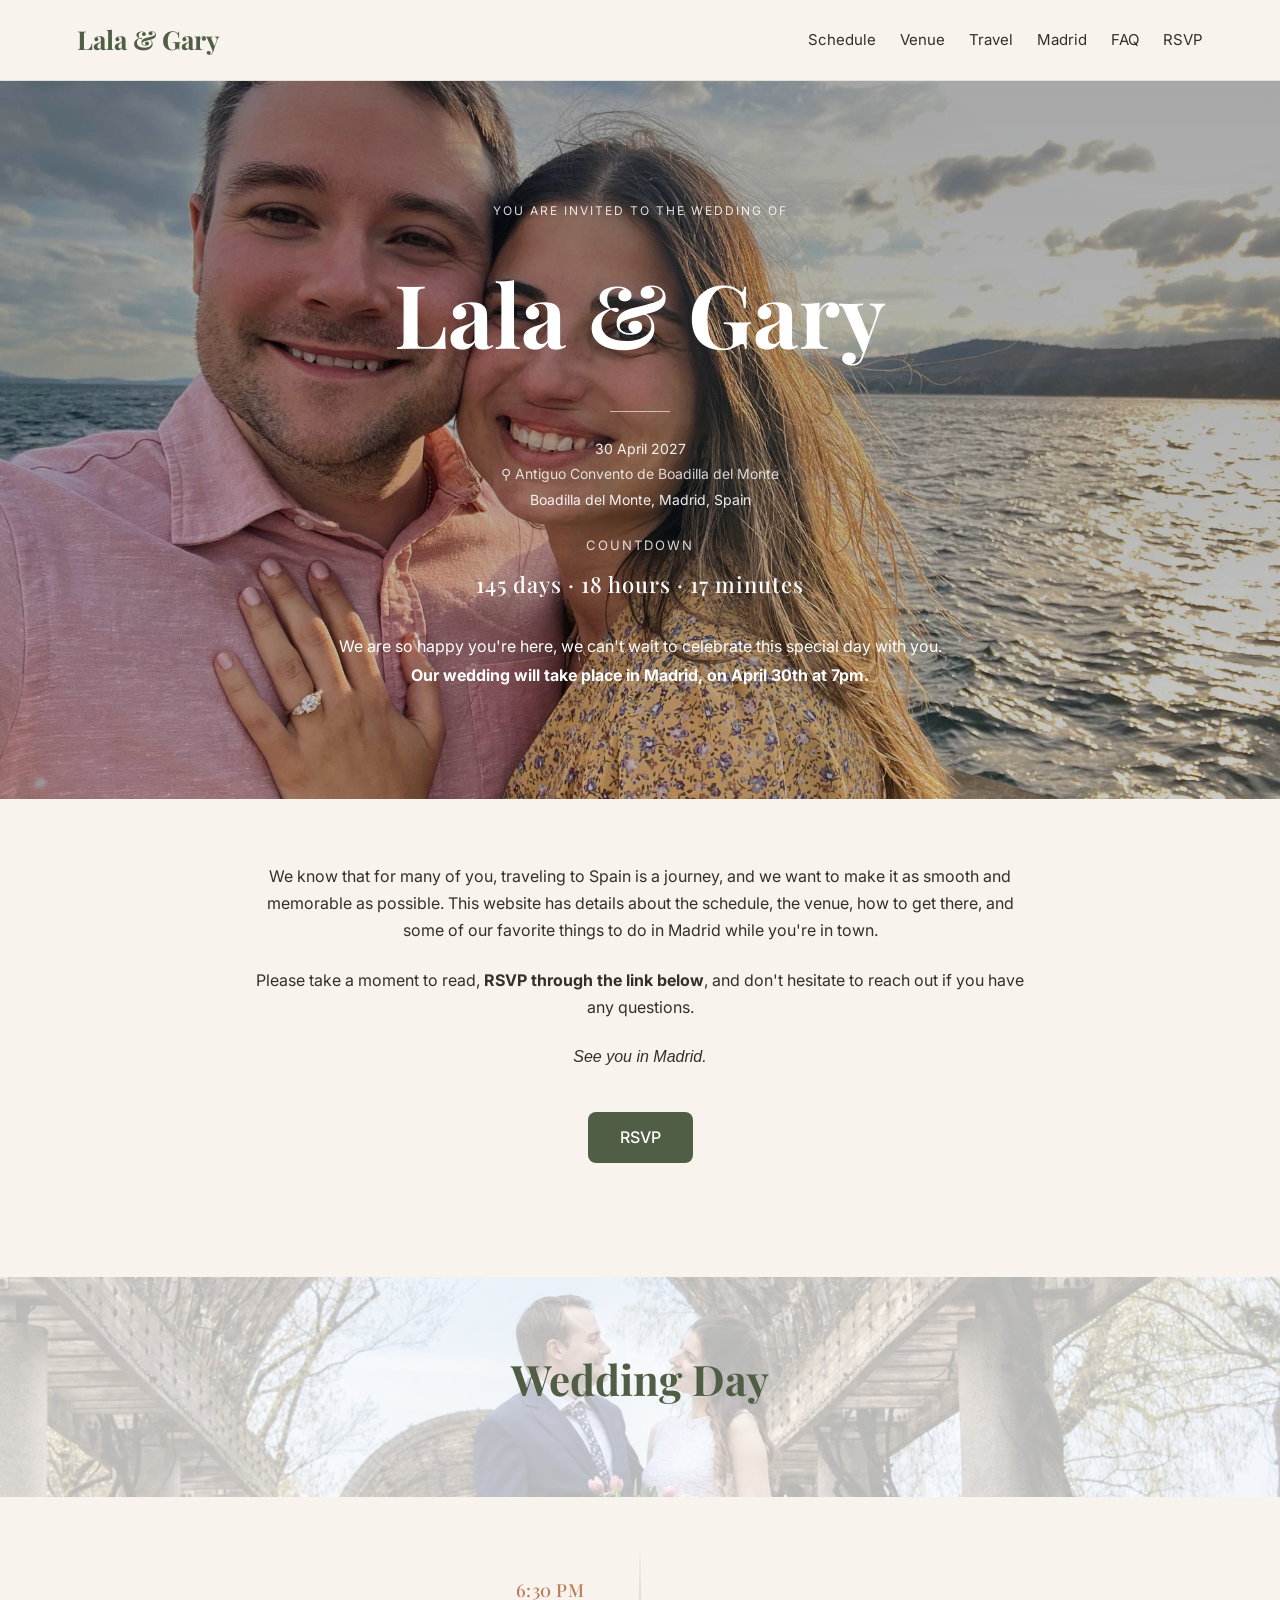
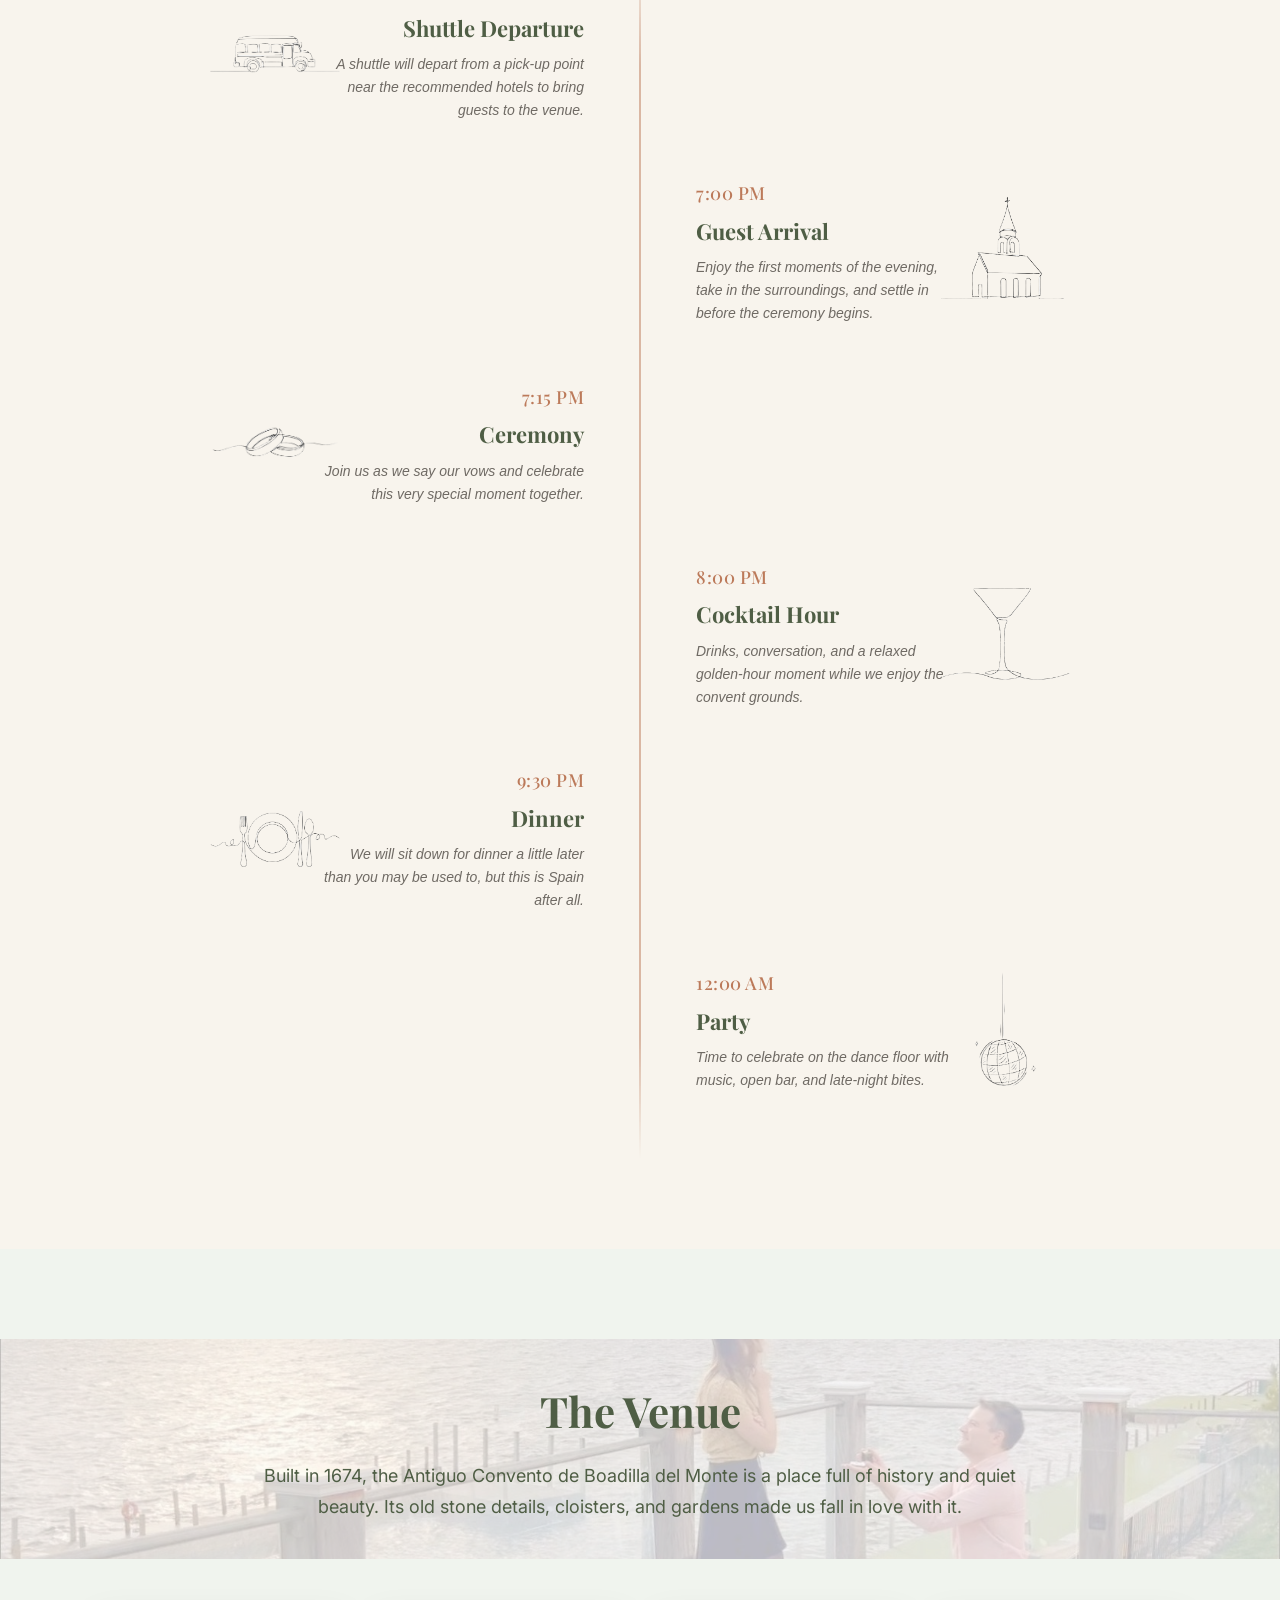
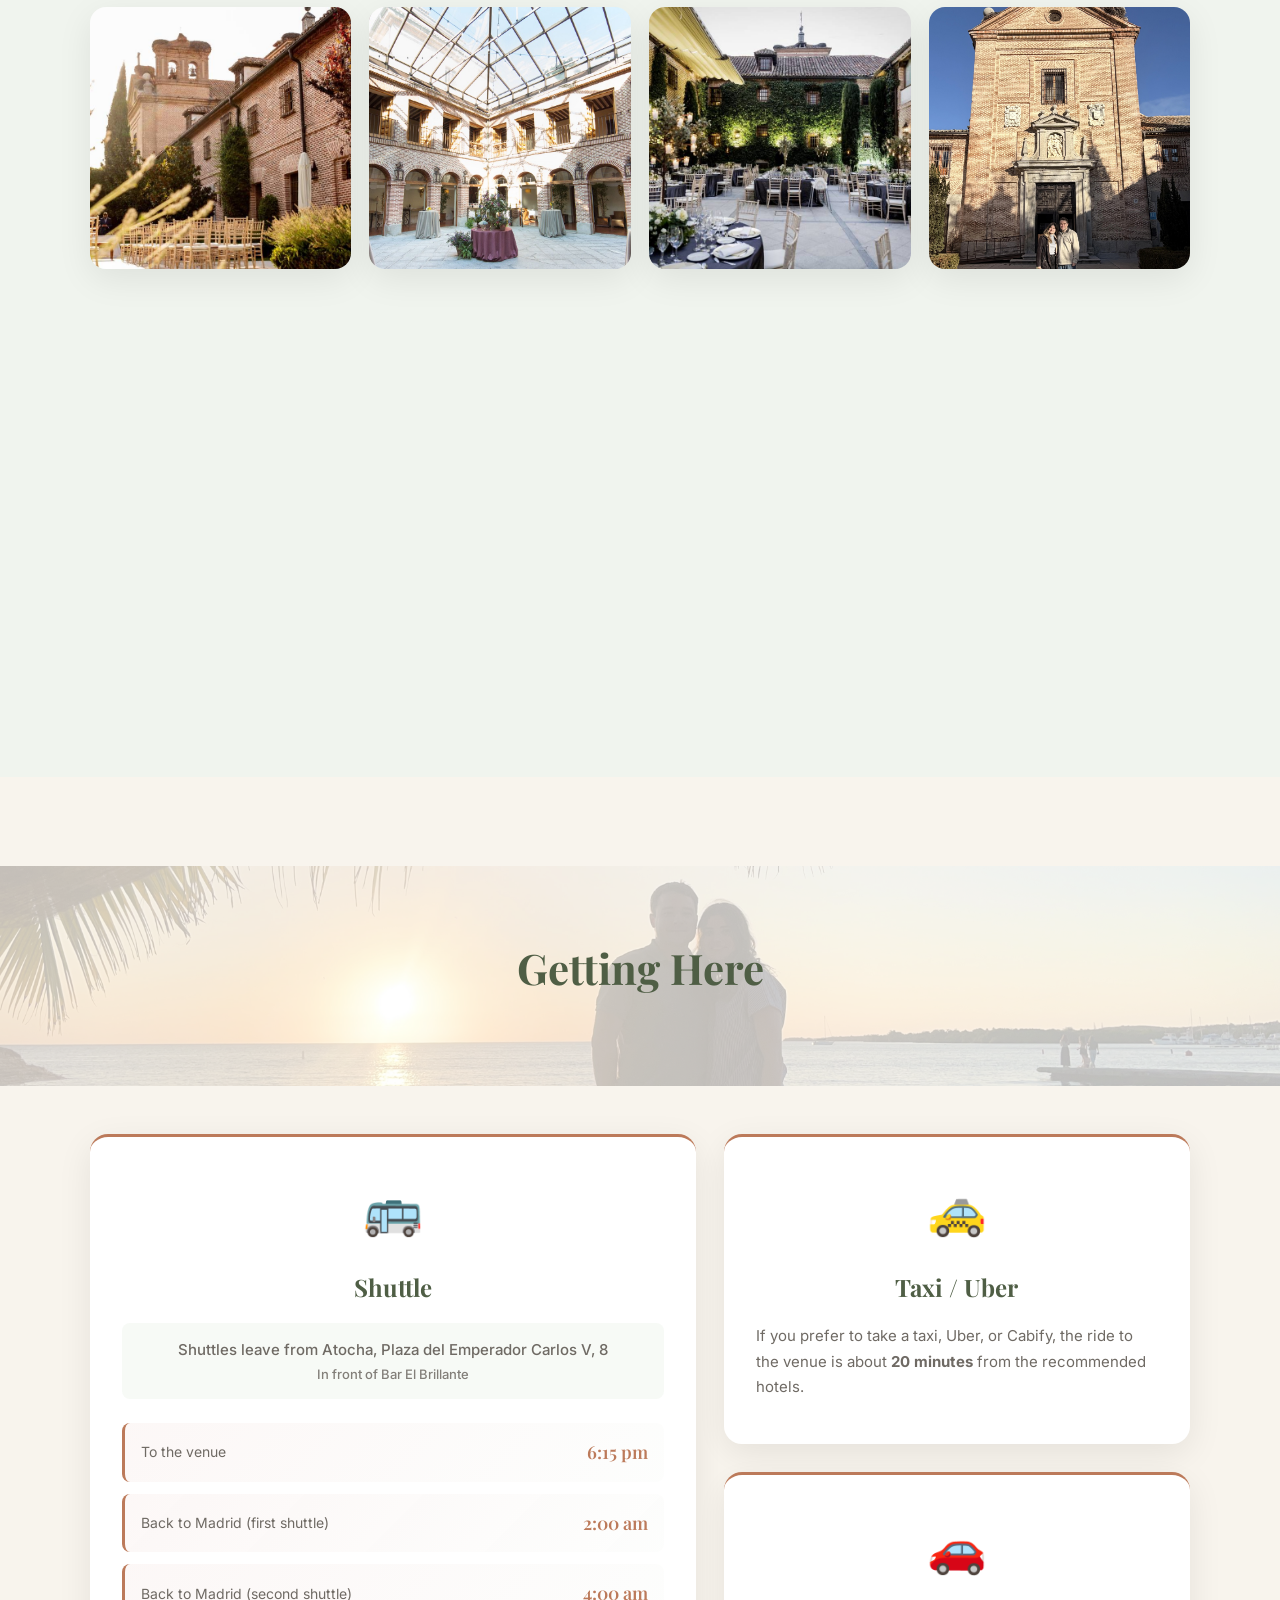
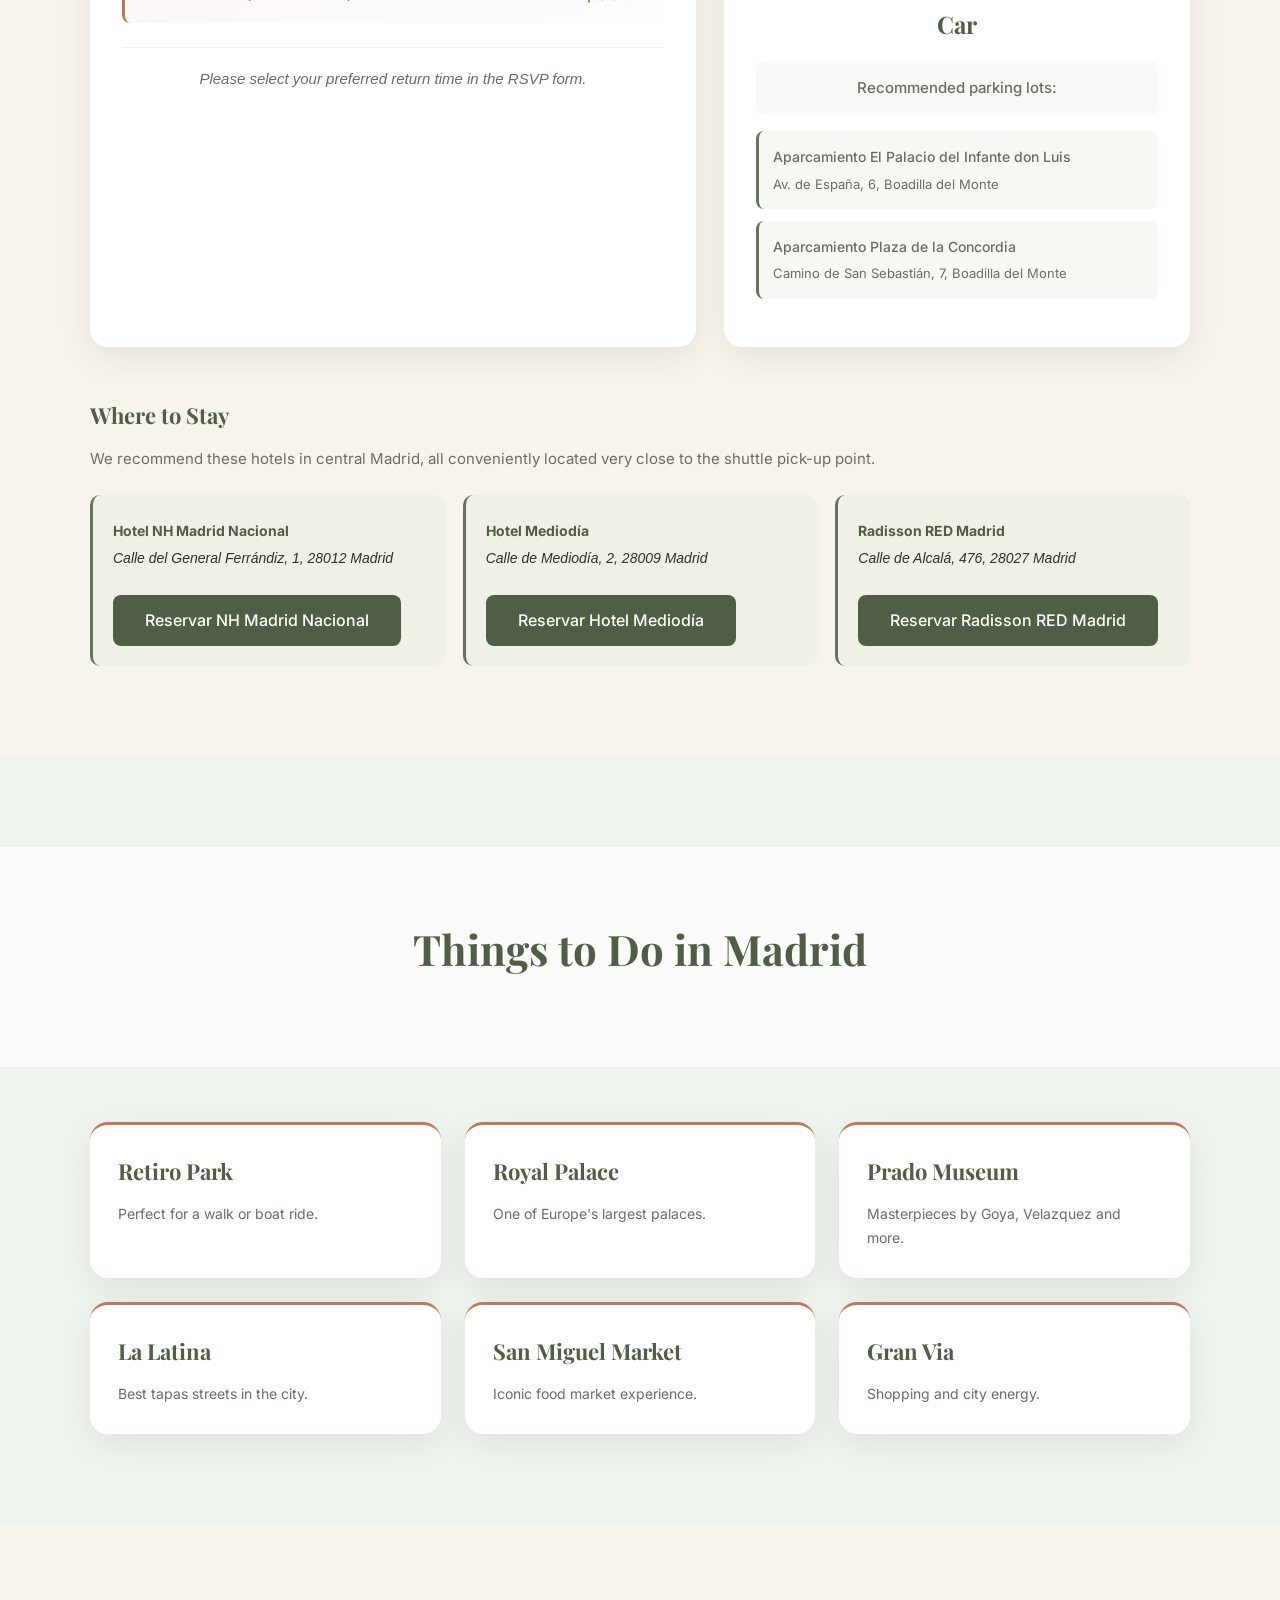
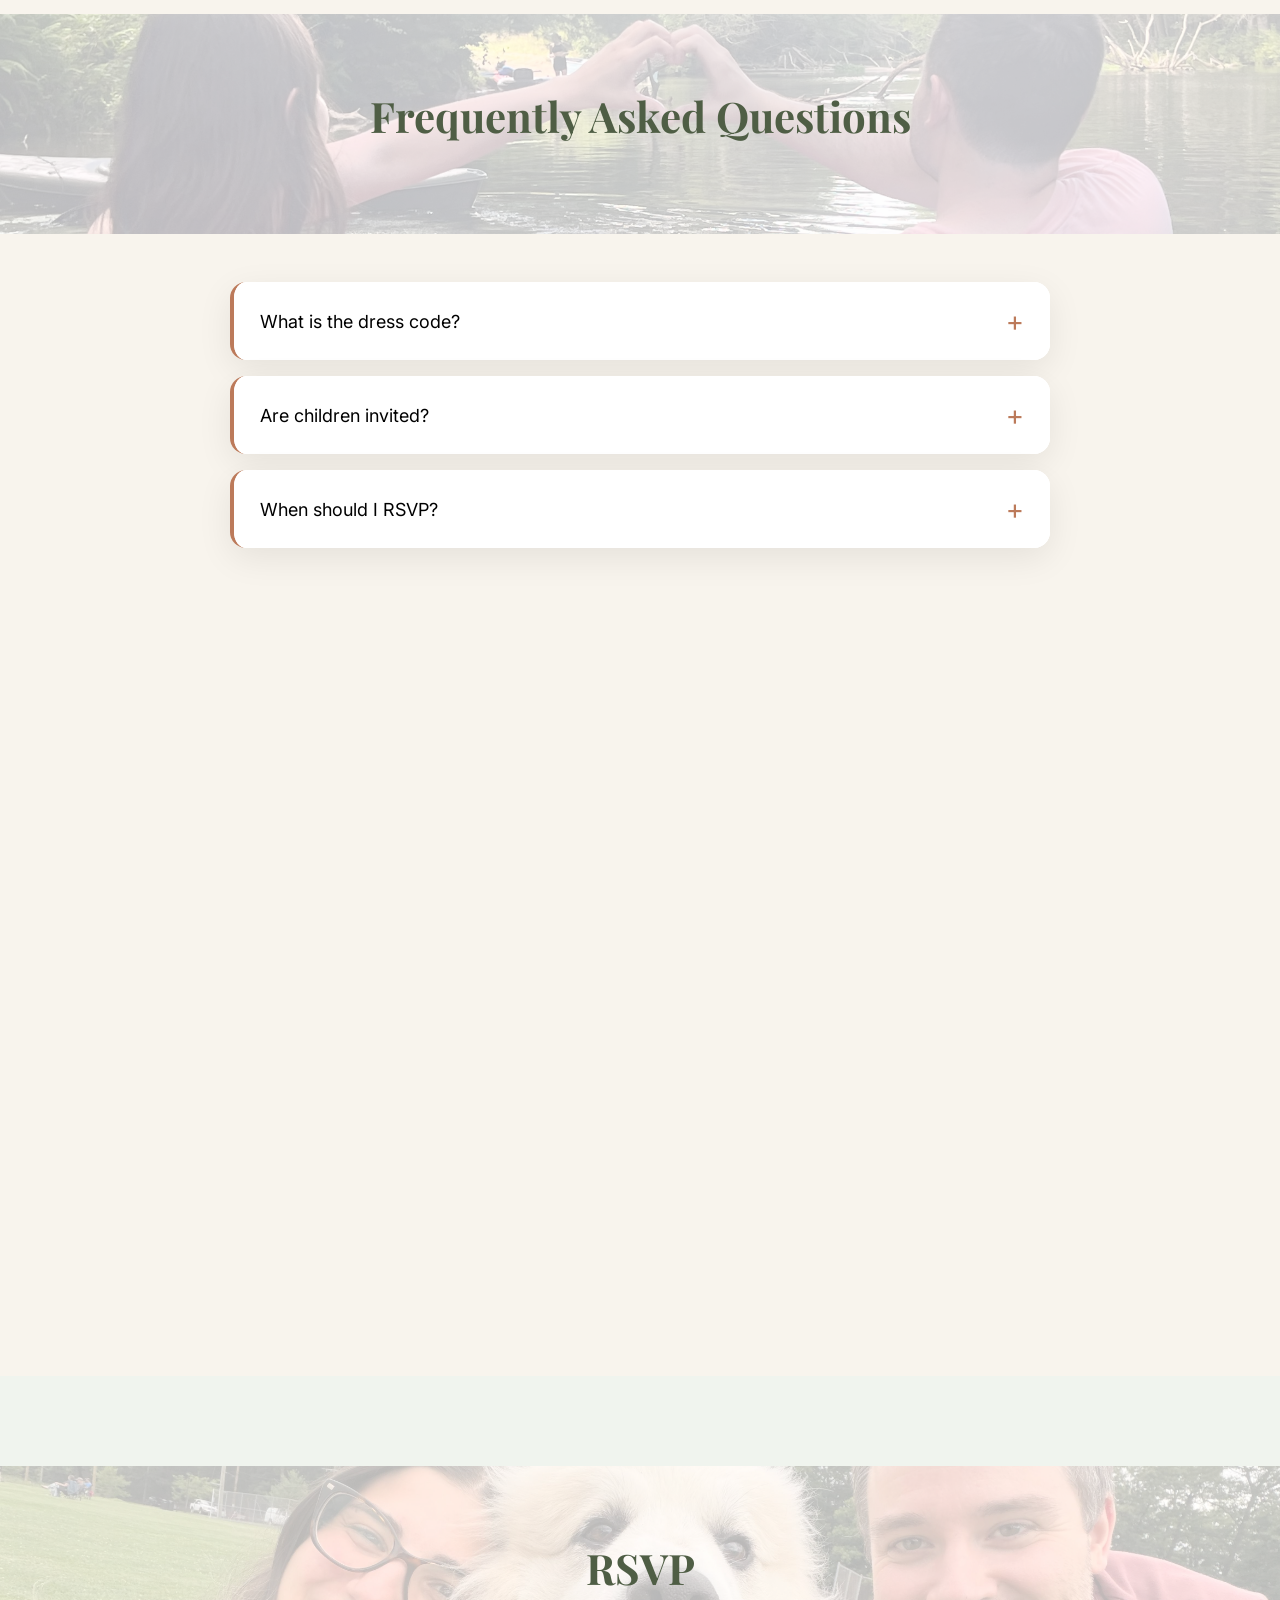
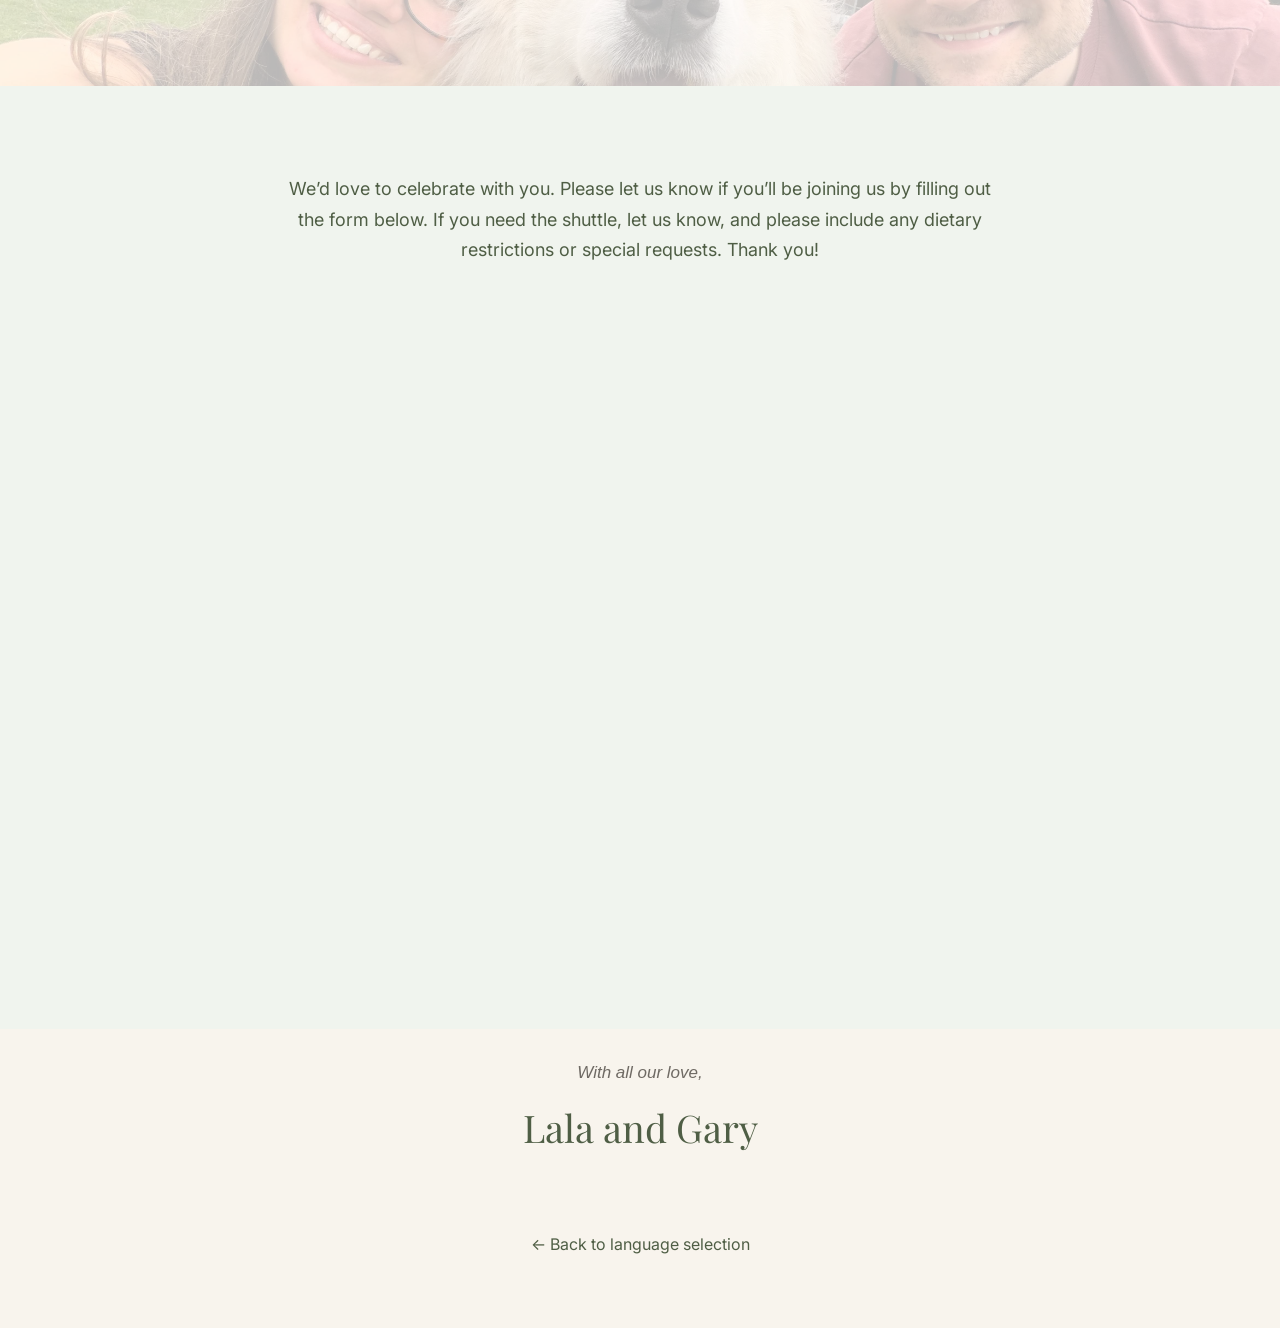
==== commit a6951a1d: "Change image file extensions to uppercase Updated image file extensions to uppercase for consistency" ====
--- a/english.html
+++ b/english.html
@@ -290,13 +290,13 @@
     <div class="carousel-container">
       <img src="images/final1.jpg" alt="Lala & Gary 1" class="carousel-slide active">
       <img src="images/final2.jpeg" alt="Lala & Gary 2" class="carousel-slide">
-      <img src="images/final3.jpg" alt="Lala & Gary 3" class="carousel-slide">
-      <img src="images/final4.jpg" alt="Lala & Gary 4" class="carousel-slide">
+      <img src="images/final3.JPG" alt="Lala & Gary 3" class="carousel-slide">
+      <img src="images/final4.JPG" alt="Lala & Gary 4" class="carousel-slide">
       <img src="images/final5.jpeg" alt="Lala & Gary 5" class="carousel-slide">
-      <img src="images/final6.jpeg" alt="Lala & Gary 6" class="carousel-slide">
+      <img src="images/final6.JPEG" alt="Lala & Gary 6" class="carousel-slide">
       <img src="images/us2.jpg" alt="Lala & Gary additional 1" class="carousel-slide">
       <img src="images/us3.jpg" alt="Lala & Gary additional 2" class="carousel-slide">
-      <img src="images/us10.jpg" alt="Lala & Gary additional 3" class="carousel-slide">
+      <img src="images/us10.JPG" alt="Lala & Gary additional 3" class="carousel-slide">
       <img src="images/us11.jpg" alt="Lala & Gary additional 4" class="carousel-slide">
     </div>
 
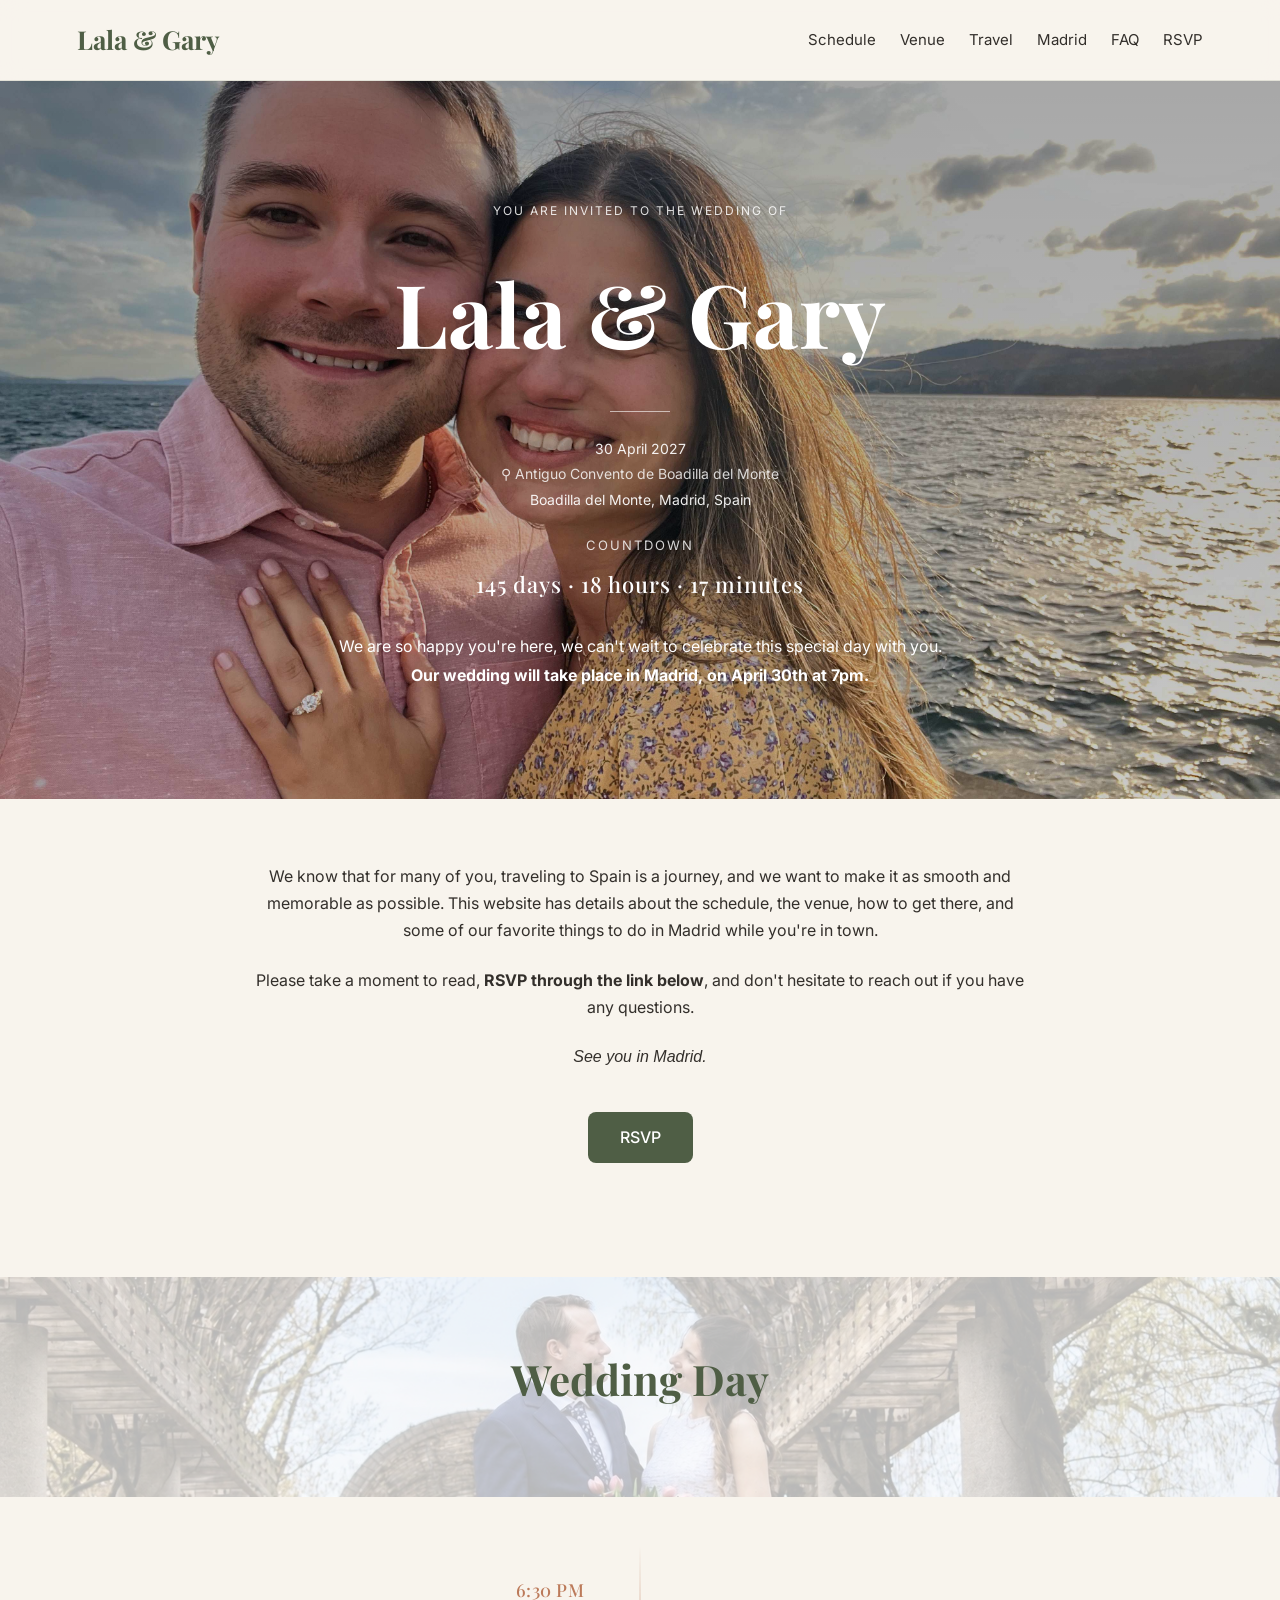
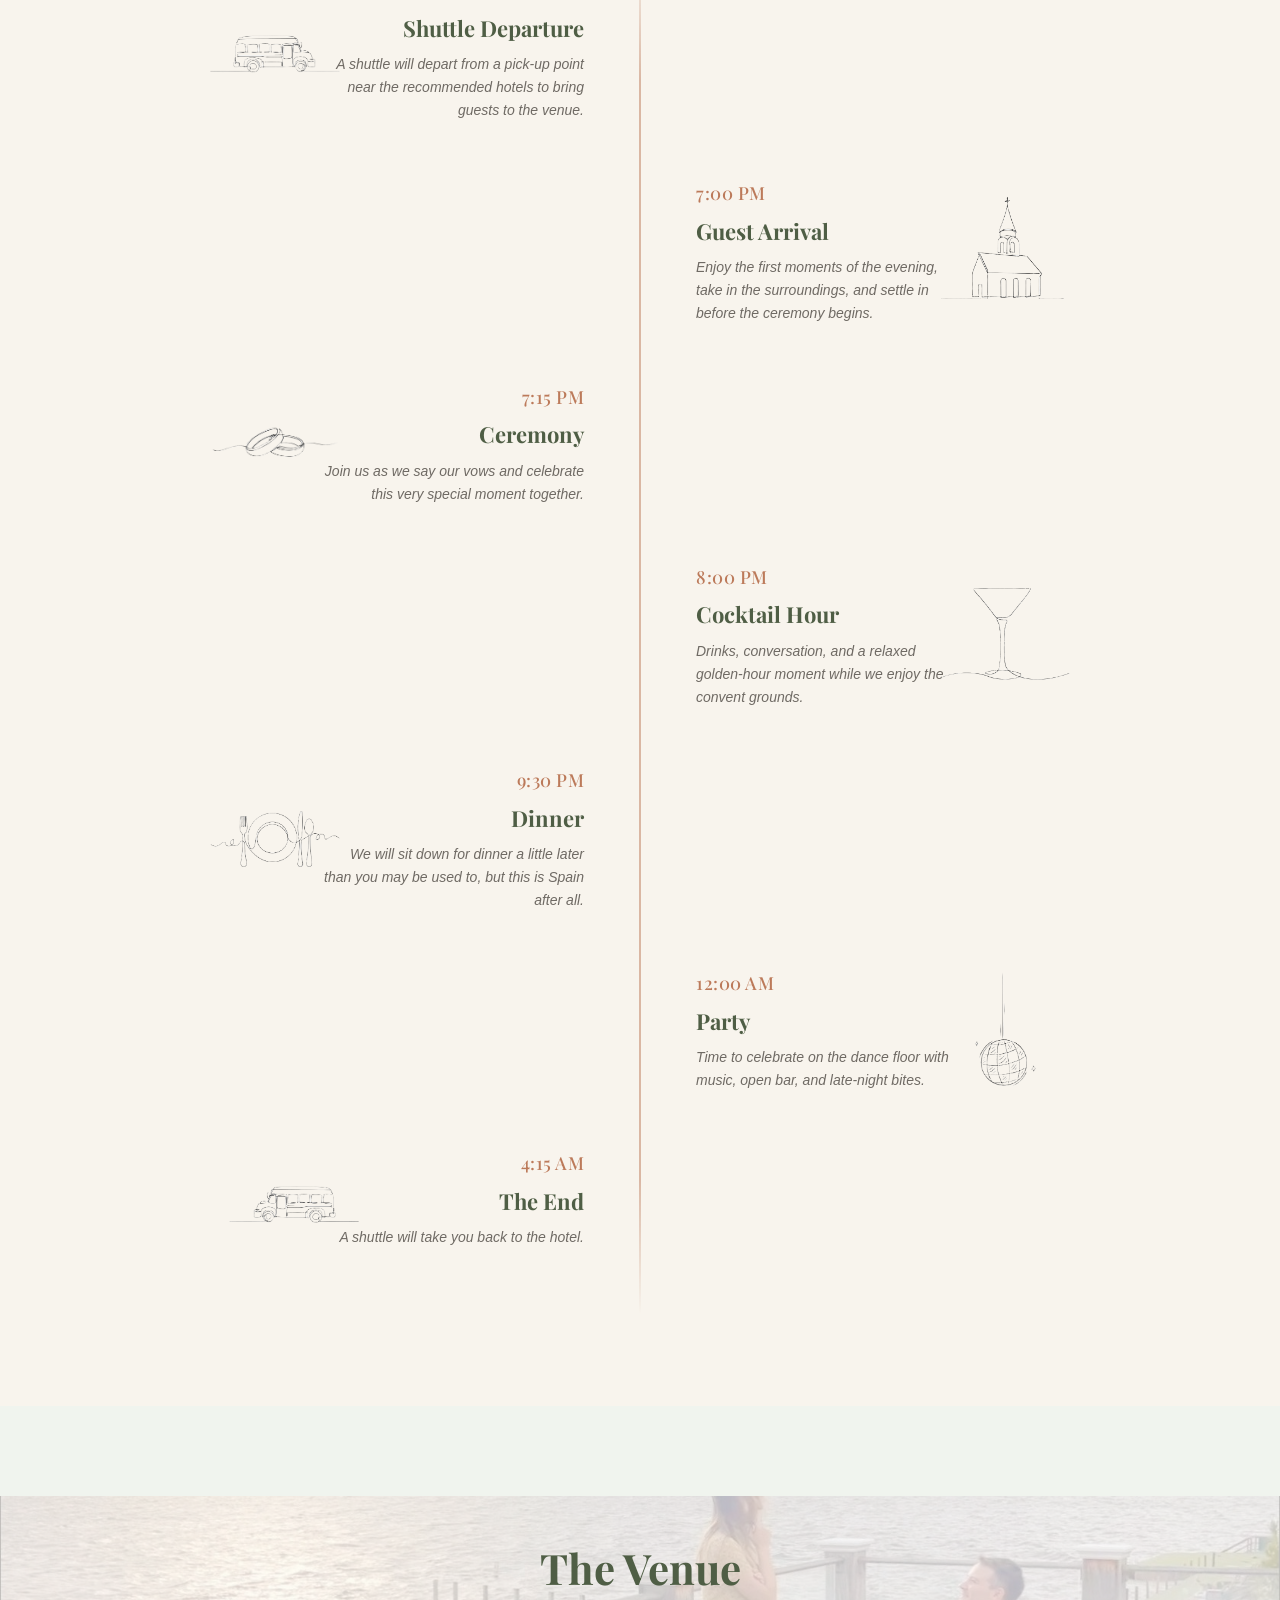
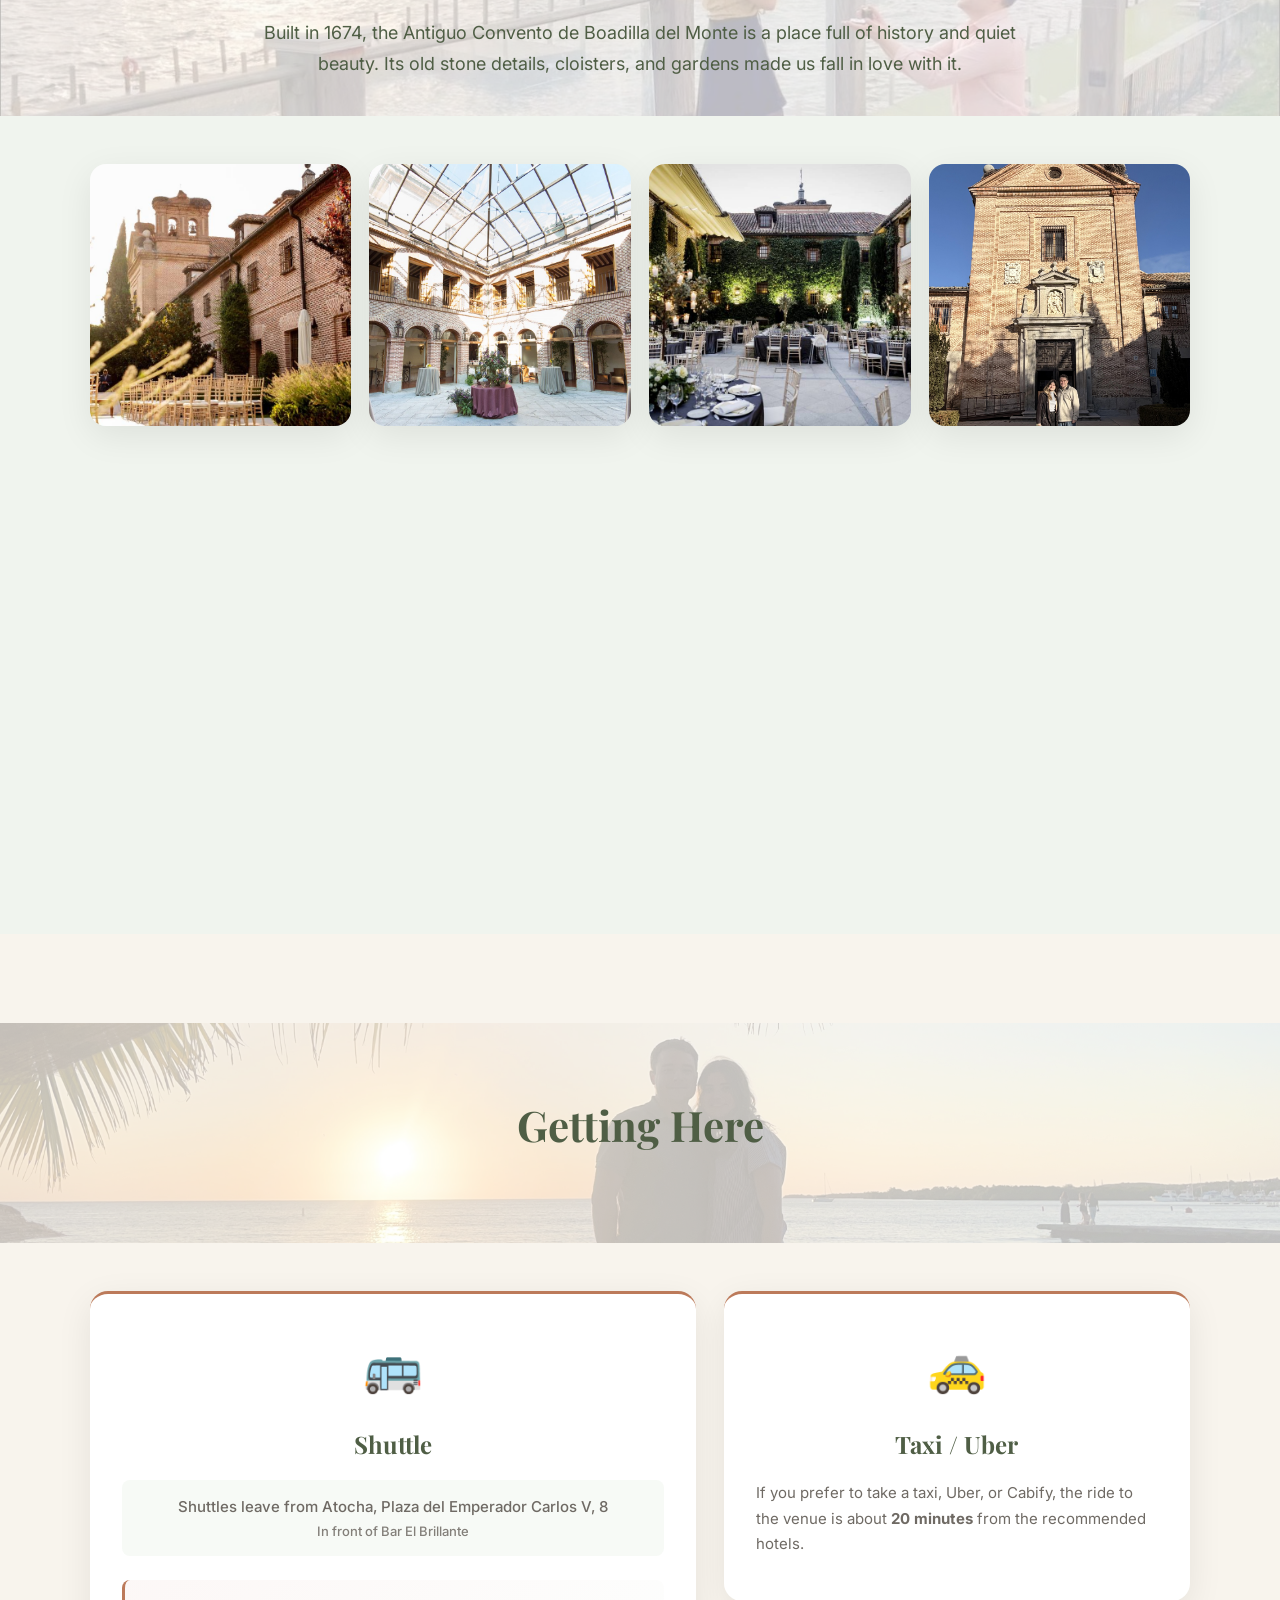
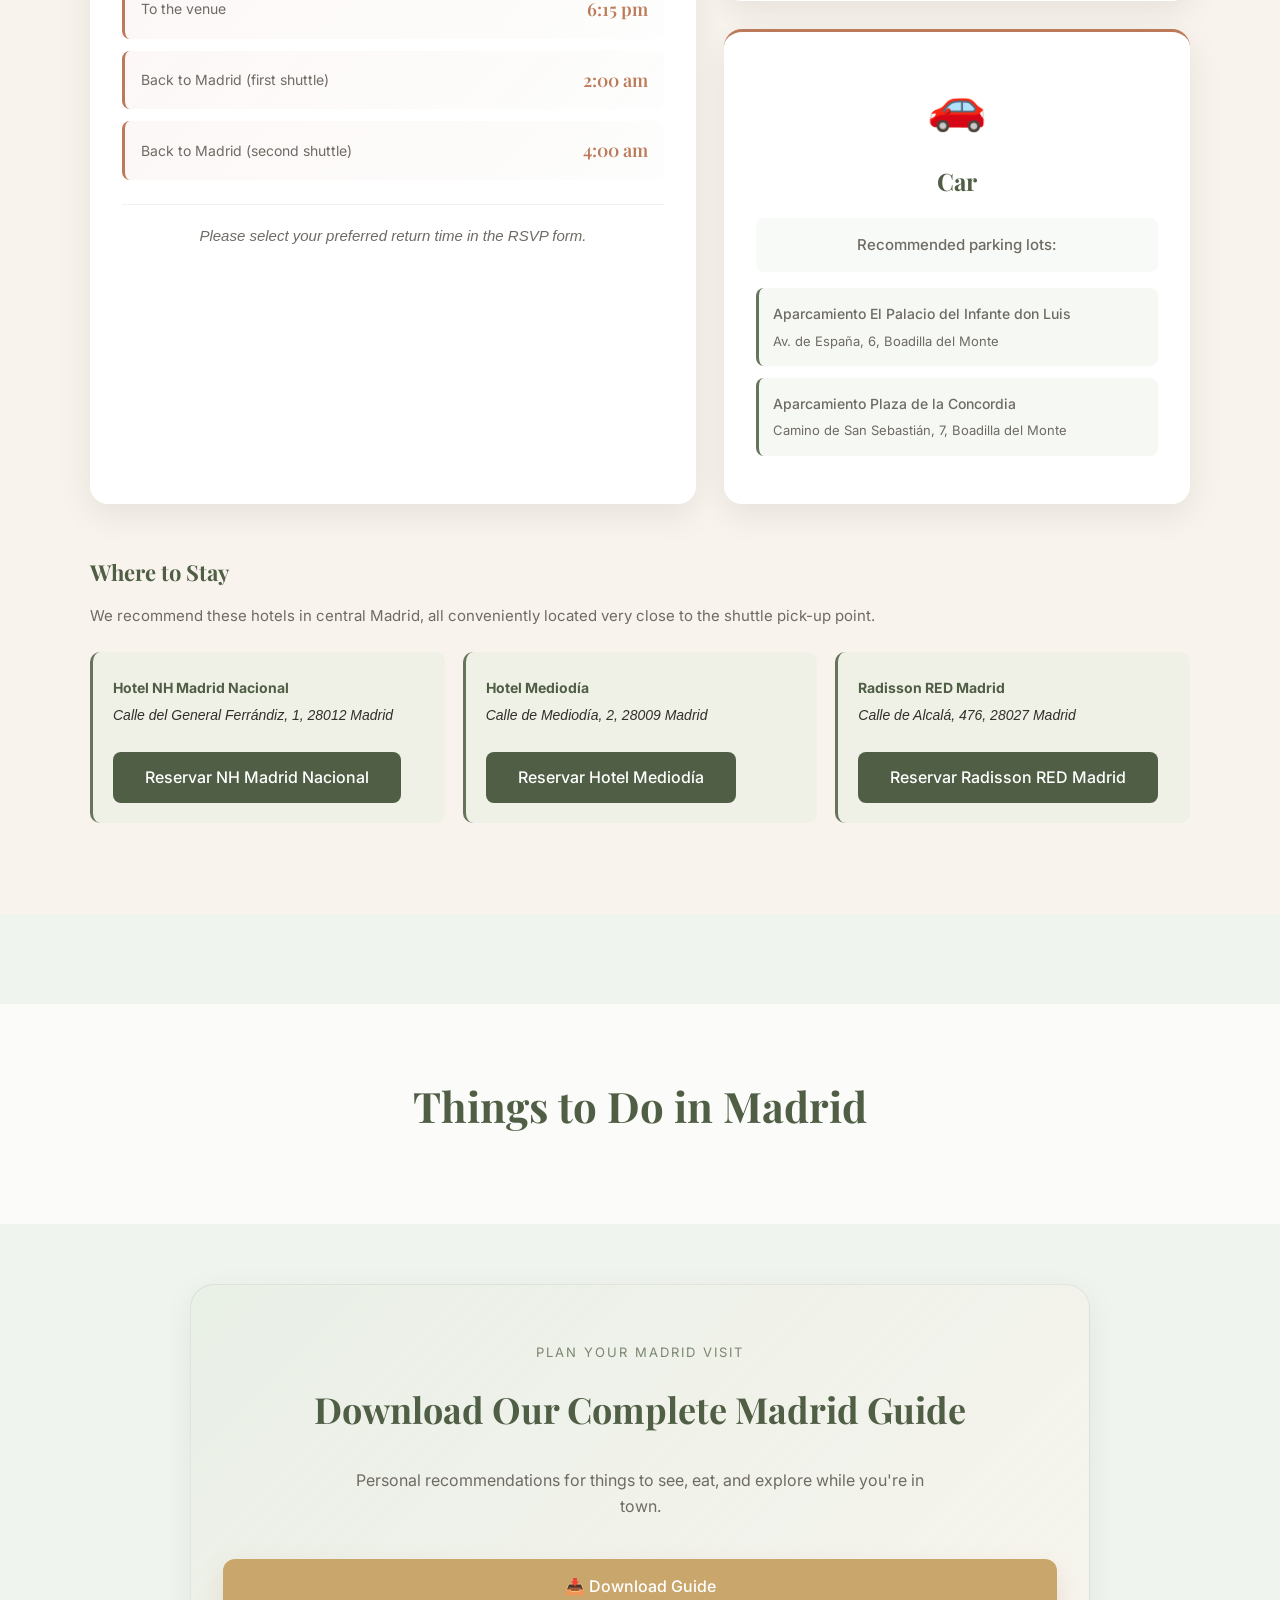
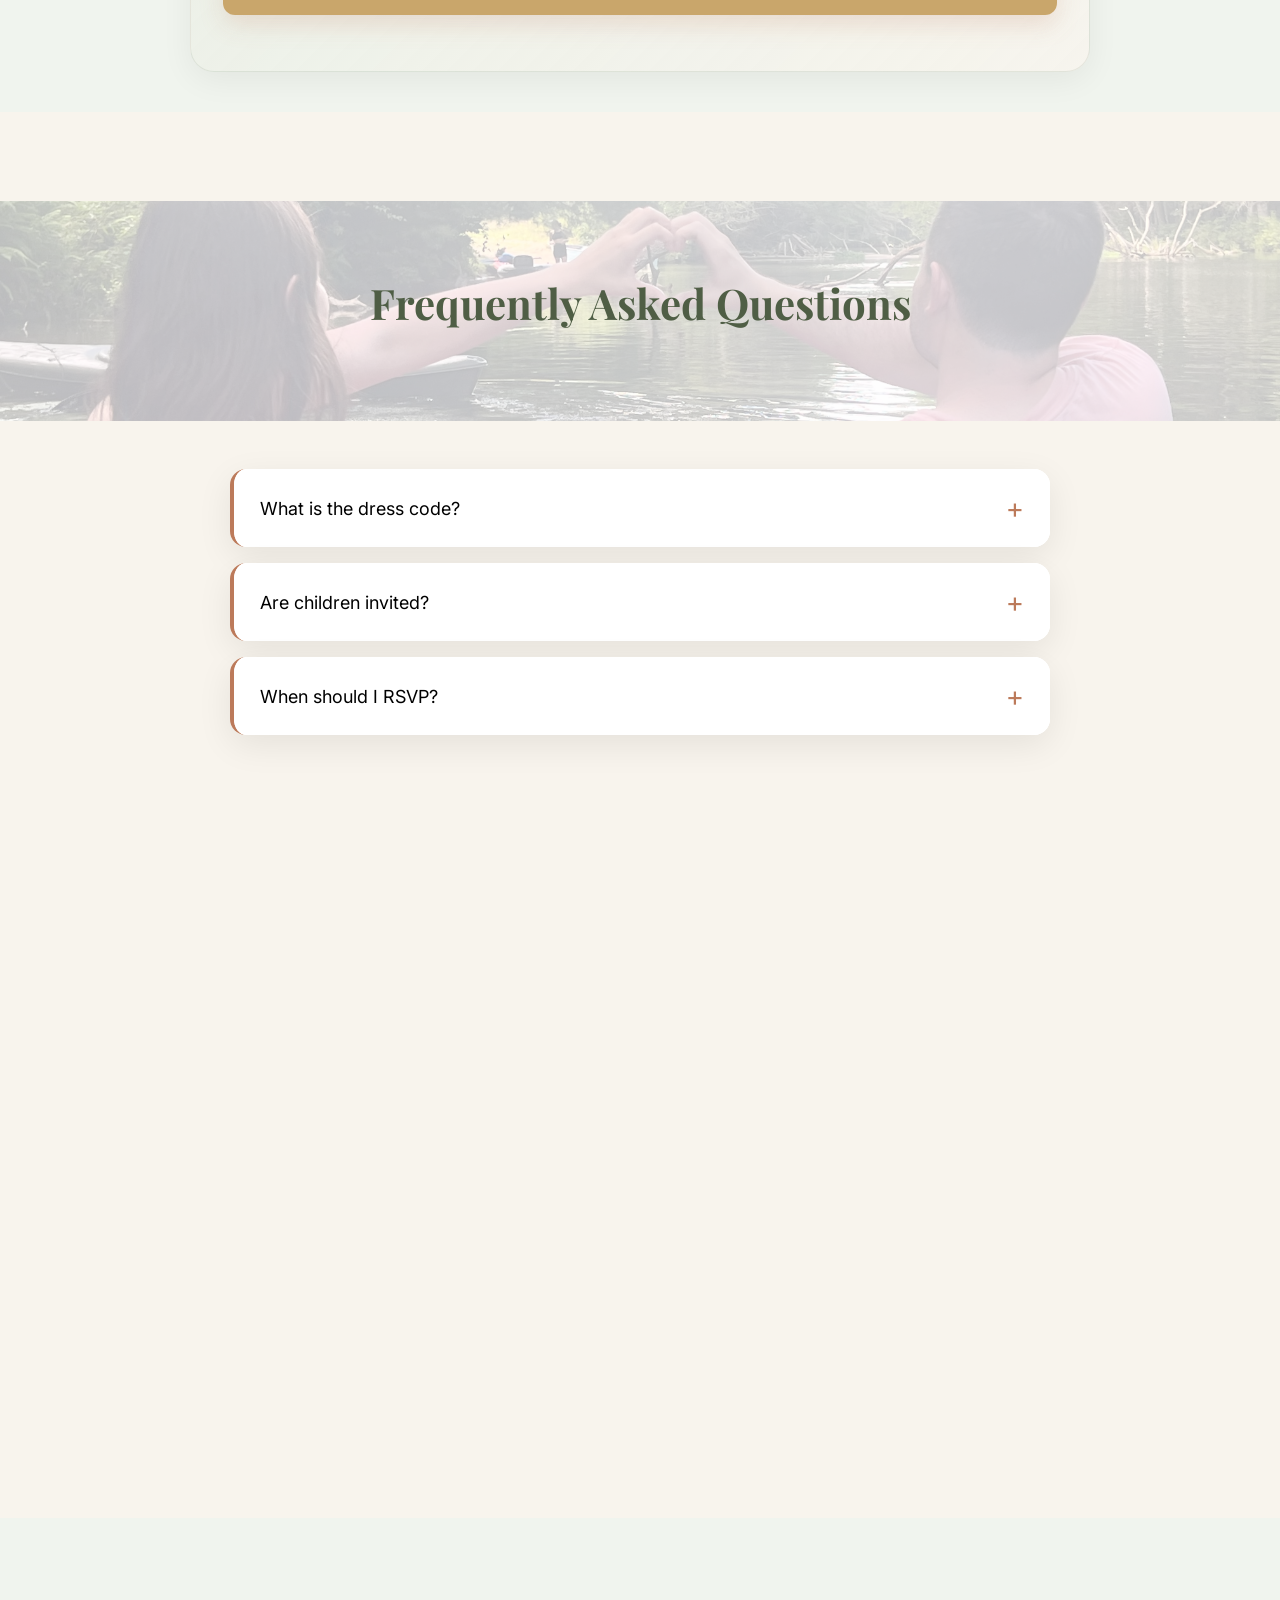
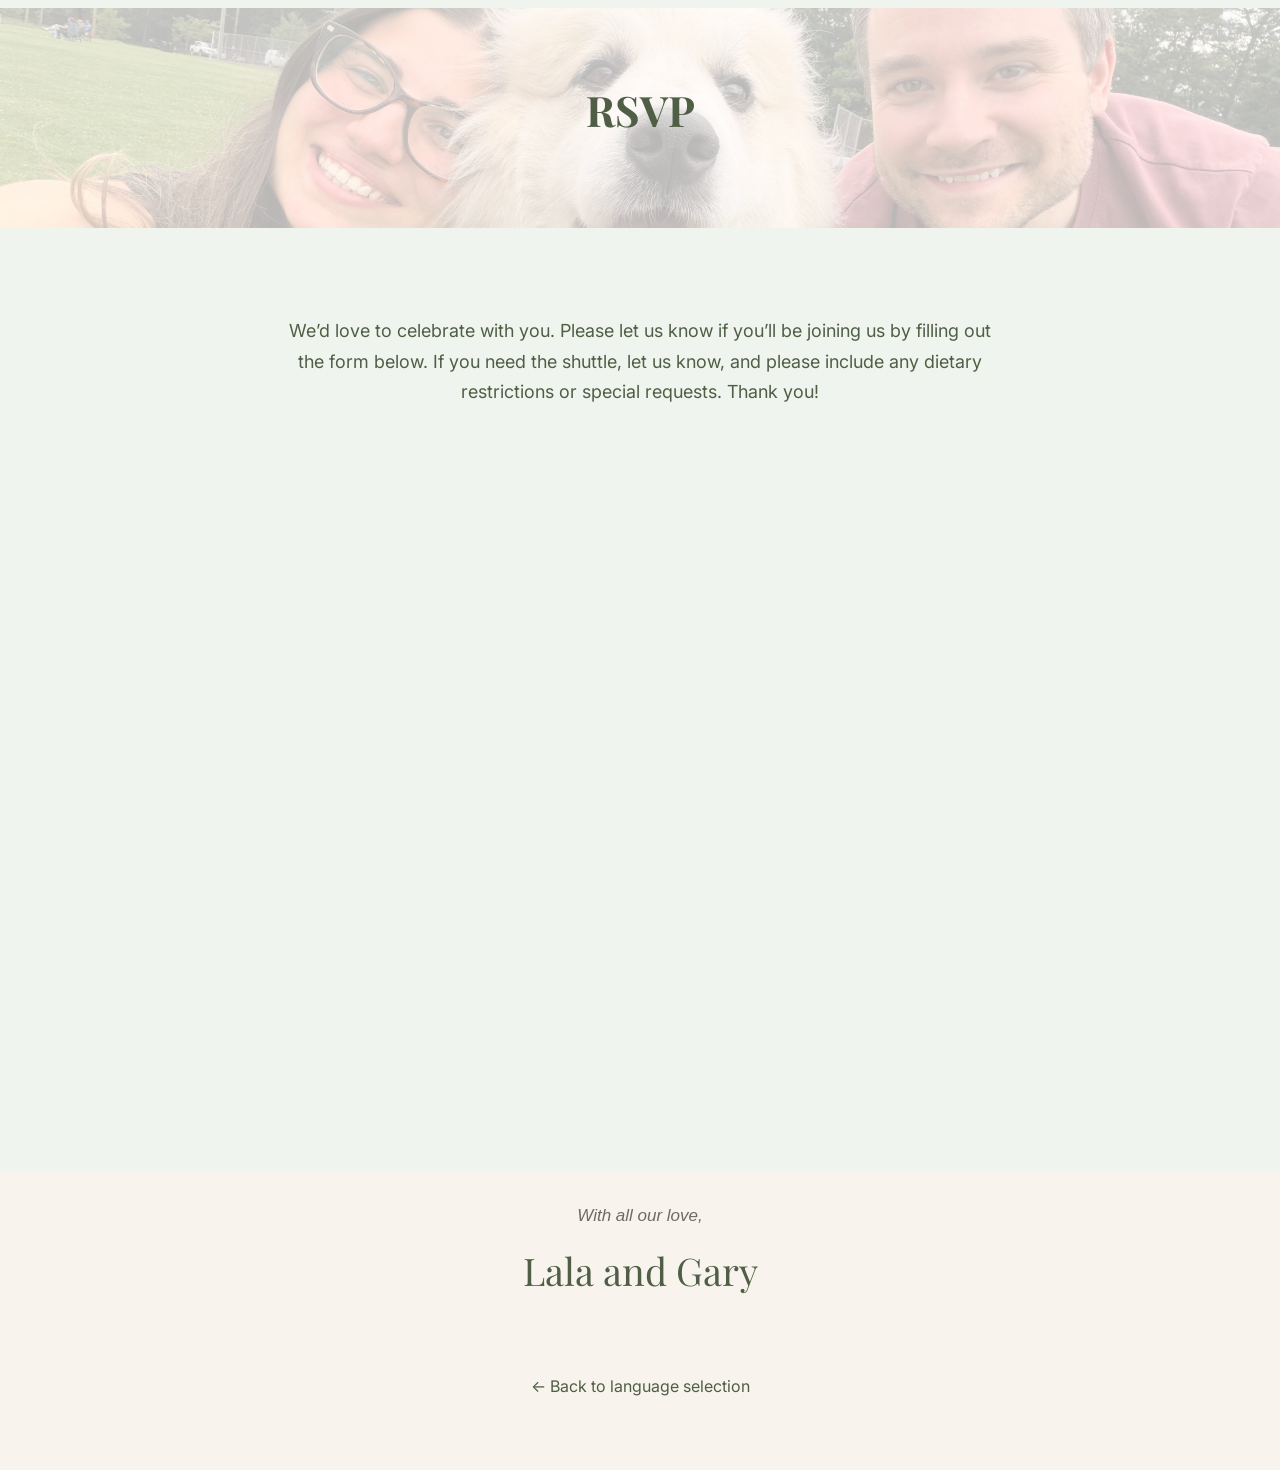
==== commit 9f9125d4: "Add files via upload" ====
--- a/english.html
+++ b/english.html
@@ -130,6 +130,16 @@
         <p>Time to celebrate on the dance floor with music, open bar, and late-night bites.</p>
       </div>
     </div>
+
+    <div class="event event-left">
+      <div class="event-icon"><img src="images/icon7.png" alt="The End" class="icon-placeholder"></div>
+      <div class="event-content-left">
+        <div class="event-time">4:15 AM</div>
+        <h3>The End</h3>
+        <p>A shuttle will take you back to the hotel.</p>
+      </div>
+    </div>
+
   </div>
 </section>
 
@@ -248,13 +258,16 @@
     </div>
   </div>
 
-  <div class="cards">
-    <div class="card"><h3>Retiro Park</h3><p>Perfect for a walk or boat ride.</p></div>
-    <div class="card"><h3>Royal Palace</h3><p>One of Europe's largest palaces.</p></div>
-    <div class="card"><h3>Prado Museum</h3><p>Masterpieces by Goya, Velazquez and more.</p></div>
-    <div class="card"><h3>La Latina</h3><p>Best tapas streets in the city.</p></div>
-    <div class="card"><h3>San Miguel Market</h3><p>Iconic food market experience.</p></div>
-    <div class="card"><h3>Gran Via</h3><p>Shopping and city energy.</p></div>
+  <div class="madrid-guide-banner">
+    <div class="banner-content">
+      <p class="banner-subtitle">Plan Your Madrid Visit</p>
+      <h3>Download Our Complete Madrid Guide</h3>
+      <p class="banner-description">Personal recommendations for things to see, eat, and explore while you're in town.</p>
+      <a href="Madrid_Guide.pdf" target="_blank" class="banner-button">
+  📥 Download Guide
+</a>
+
+    </div>
   </div>
 </section>
 
--- a/styles.css
+++ b/styles.css
@@ -247,6 +247,10 @@
     background:var(--sage-light);
 }
 
+#madrid {
+    padding-bottom: 20px;
+}
+
 h2{
     font-family:'Playfair Display',serif;
     font-size:42px;
@@ -1037,7 +1041,7 @@
 
 .carousel-wrapper{
     max-width:900px;
-    margin:50px auto 40px;
+    margin:5px auto 40px;
     padding:0 24px;
 }
 
@@ -1169,3 +1173,167 @@
         padding:10px 28px;
     }
 }
+
+/* Madrid Accordion Styles (matching FAQ accordion) */
+.madrid-accordion{
+    max-width:820px;
+    margin:20px auto 0;
+}
+
+.madrid-item{
+    background:white;
+    border-radius:16px;
+    margin-bottom:16px;
+    overflow:hidden;
+    box-shadow:var(--shadow);
+    border-left:4px solid var(--terracotta);
+}
+
+.madrid-question{
+    width:100%;
+    padding:22px 26px;
+    border:none;
+    background:white;
+    cursor:pointer;
+    text-align:left;
+    display:flex;
+    justify-content:space-between;
+    align-items:center;
+    font-size:18px;
+    font-family:'Inter',sans-serif;
+    color:var(--text);
+    transition:background .3s ease;
+}
+
+.madrid-question:hover{
+    background:rgba(229,237,226,.3);
+}
+
+.madrid-question span{
+    font-size:28px;
+    color:var(--terracotta);
+    transition:.3s;
+    flex-shrink:0;
+    margin-left:12px;
+}
+
+.madrid-item.active .madrid-question span{
+    transform:rotate(45deg);
+}
+
+.madrid-answer{
+    max-height:0;
+    overflow:hidden;
+    transition:max-height .35s ease, padding .35s ease;
+    padding:0 26px;
+    color:var(--light-text);
+    font-size:15px;
+    line-height:1.7;
+}
+
+.madrid-answer p{
+    margin:12px 0;
+}
+
+.madrid-answer p:first-child{
+    margin-top:0;
+}
+
+.madrid-answer p:last-child{
+    margin-bottom:0;
+}
+
+.madrid-item.active .madrid-answer{
+    max-height:800px;
+    padding:24px 26px;
+}
+
+/* Madrid Guide Banner - Floating Style */
+.madrid-guide-banner {
+    max-width: 900px;
+    margin: 60px auto 20px;
+    padding: 56px 32px;
+    background: linear-gradient(135deg, rgba(229, 237, 226, 0.6) 0%, rgba(248, 244, 237, 0.8) 100%);
+    border-radius: 24px;
+    box-shadow: 0 8px 32px rgba(0, 0, 0, 0.06);
+    border: 1px solid rgba(102, 116, 91, 0.12);
+    text-align: center;
+    position: relative;
+    z-index: 2;
+}
+
+.banner-content {
+    display: flex;
+    flex-direction: column;
+    gap: 16px;
+}
+
+.banner-subtitle {
+    font-size: 13px;
+    letter-spacing: 2px;
+    text-transform: uppercase;
+    color: var(--olive);
+    opacity: 0.85;
+    margin: 0;
+}
+
+.madrid-guide-banner h3 {
+    font-family: 'Playfair Display', serif;
+    font-size: 36px;
+    color: var(--olive-dark);
+    margin: 0;
+}
+
+.banner-description {
+    font-size: 16px;
+    color: var(--light-text);
+    max-width: 600px;
+    margin: 12px auto 0;
+    line-height: 1.6;
+}
+
+.banner-button {
+    display: inline-block;
+    margin-top: 24px;
+    padding: 14px 40px;
+    background: var(--gold);
+    color: white;
+    text-decoration: none;
+    border-radius: 12px;
+    font-size: 16px;
+    font-weight: 500;
+    transition: all 0.3s ease;
+    box-shadow: 0 10px 25px rgba(188, 122, 90, 0.2);
+    border: none;
+    cursor: pointer;
+}
+
+.banner-button:hover {
+    background: var(--gold-light);
+    transform: translateY(-2px);
+    box-shadow: 0 15px 35px rgba(188, 122, 90, 0.3);
+}
+
+.banner-button:active {
+    transform: translateY(0);
+}
+
+@media (max-width: 900px) {
+    .madrid-guide-banner {
+        margin: 40px 20px;
+        padding: 40px 24px;
+    }
+
+    .madrid-guide-banner h3 {
+        font-size: 28px;
+    }
+
+    .banner-description {
+        font-size: 15px;
+    }
+
+    .banner-button {
+        padding: 12px 36px;
+        font-size: 15px;
+    }
+}
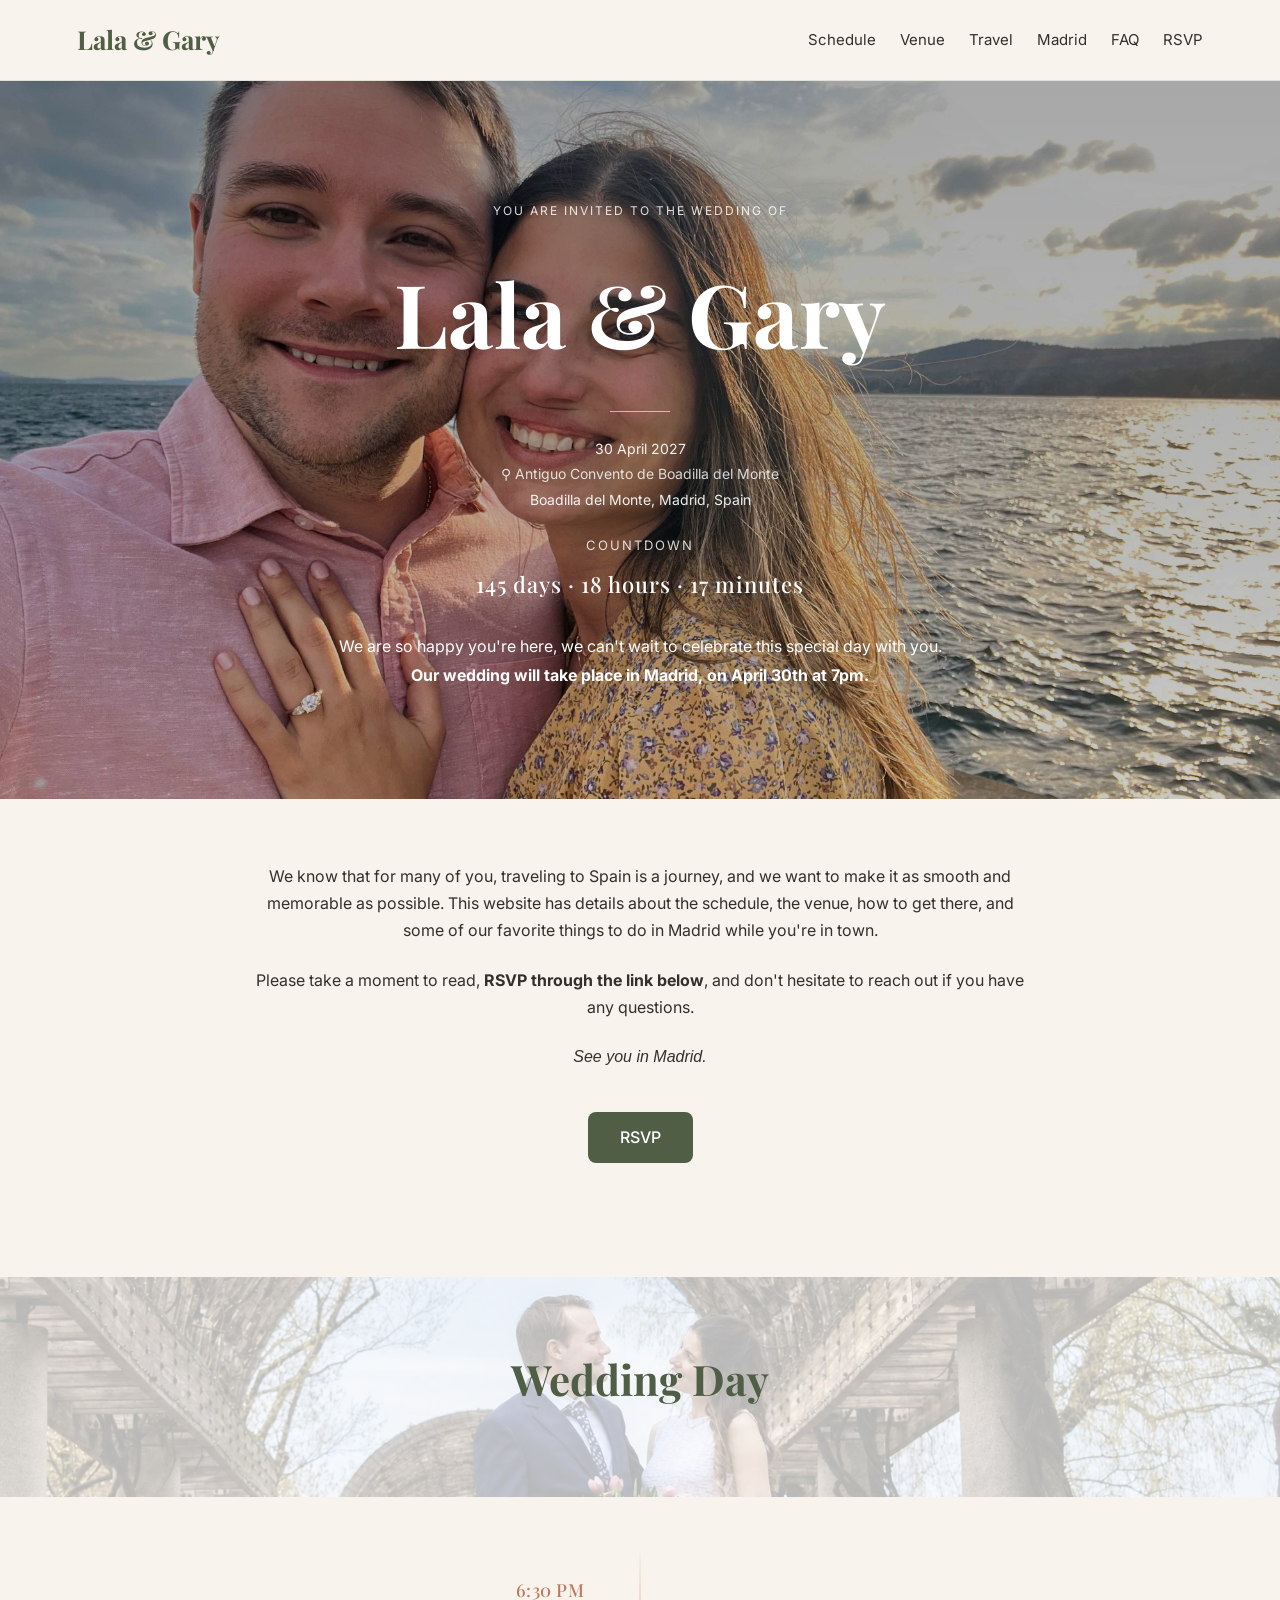
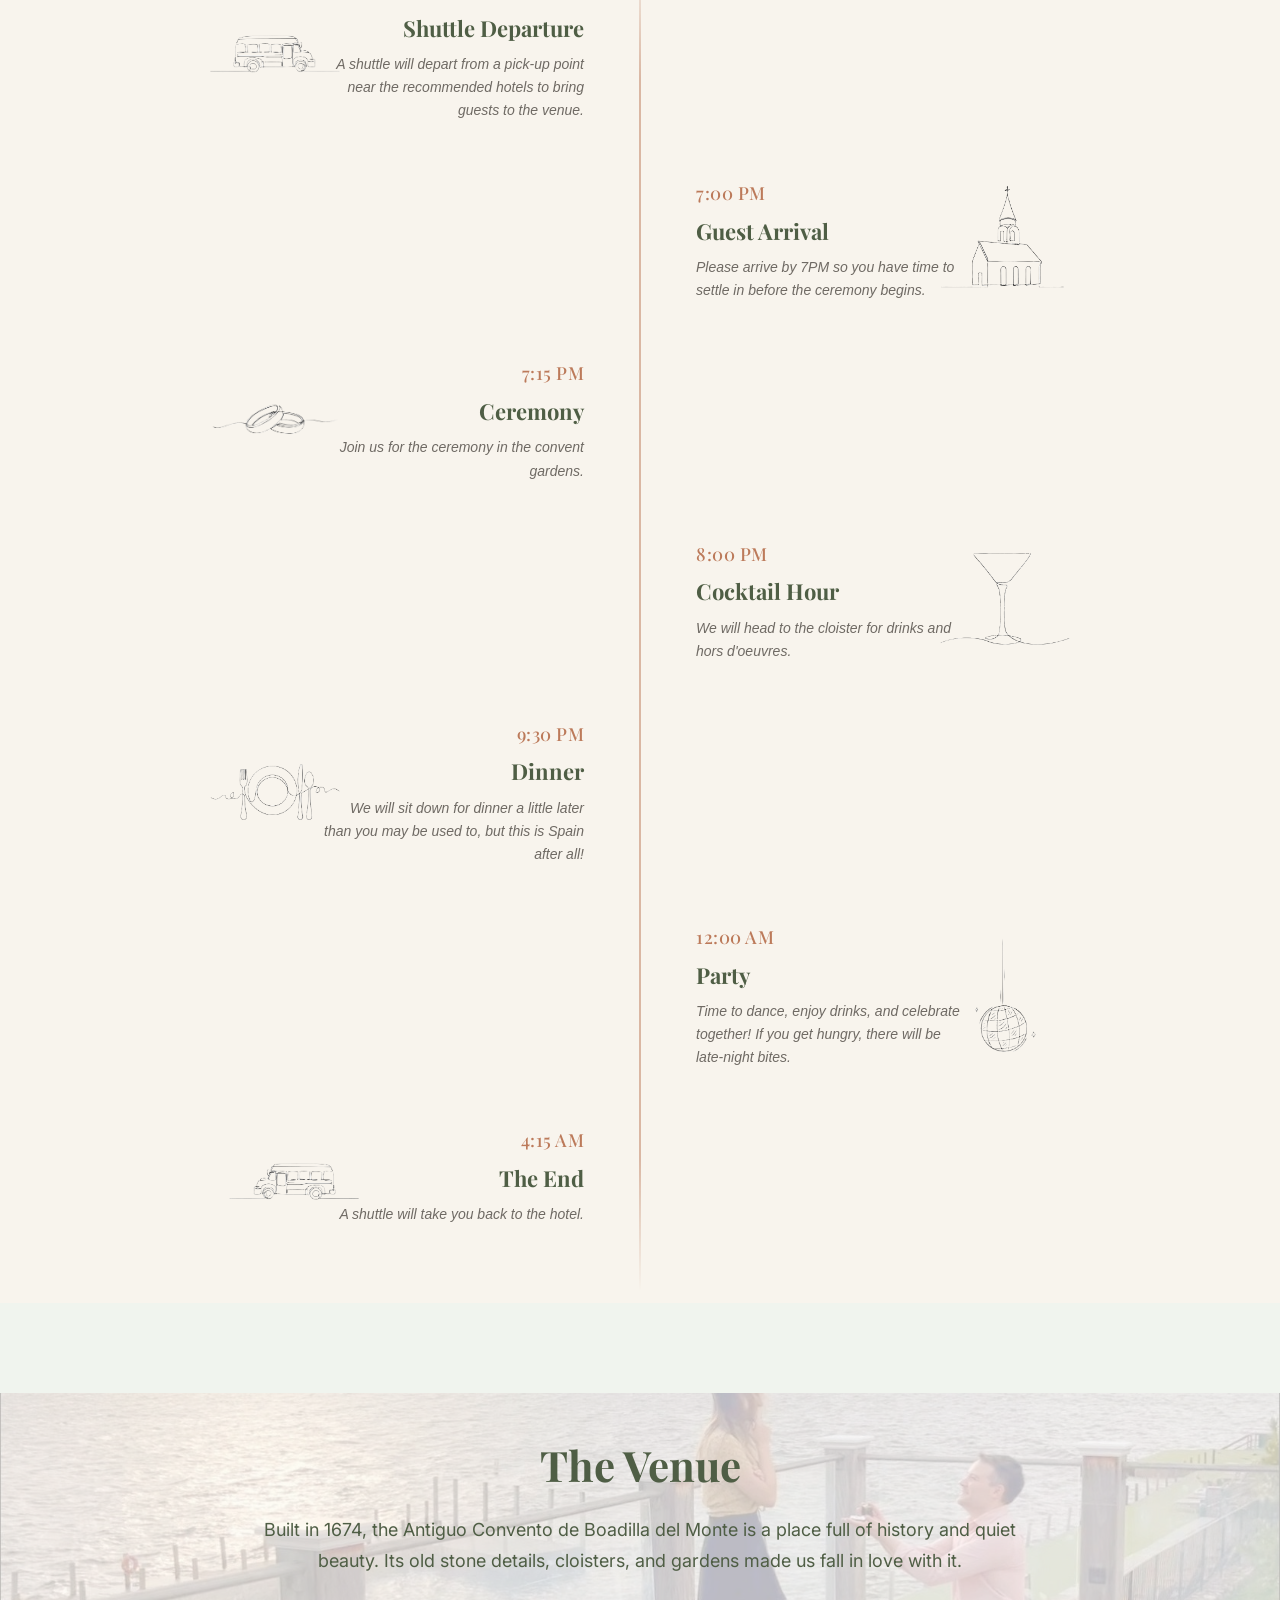
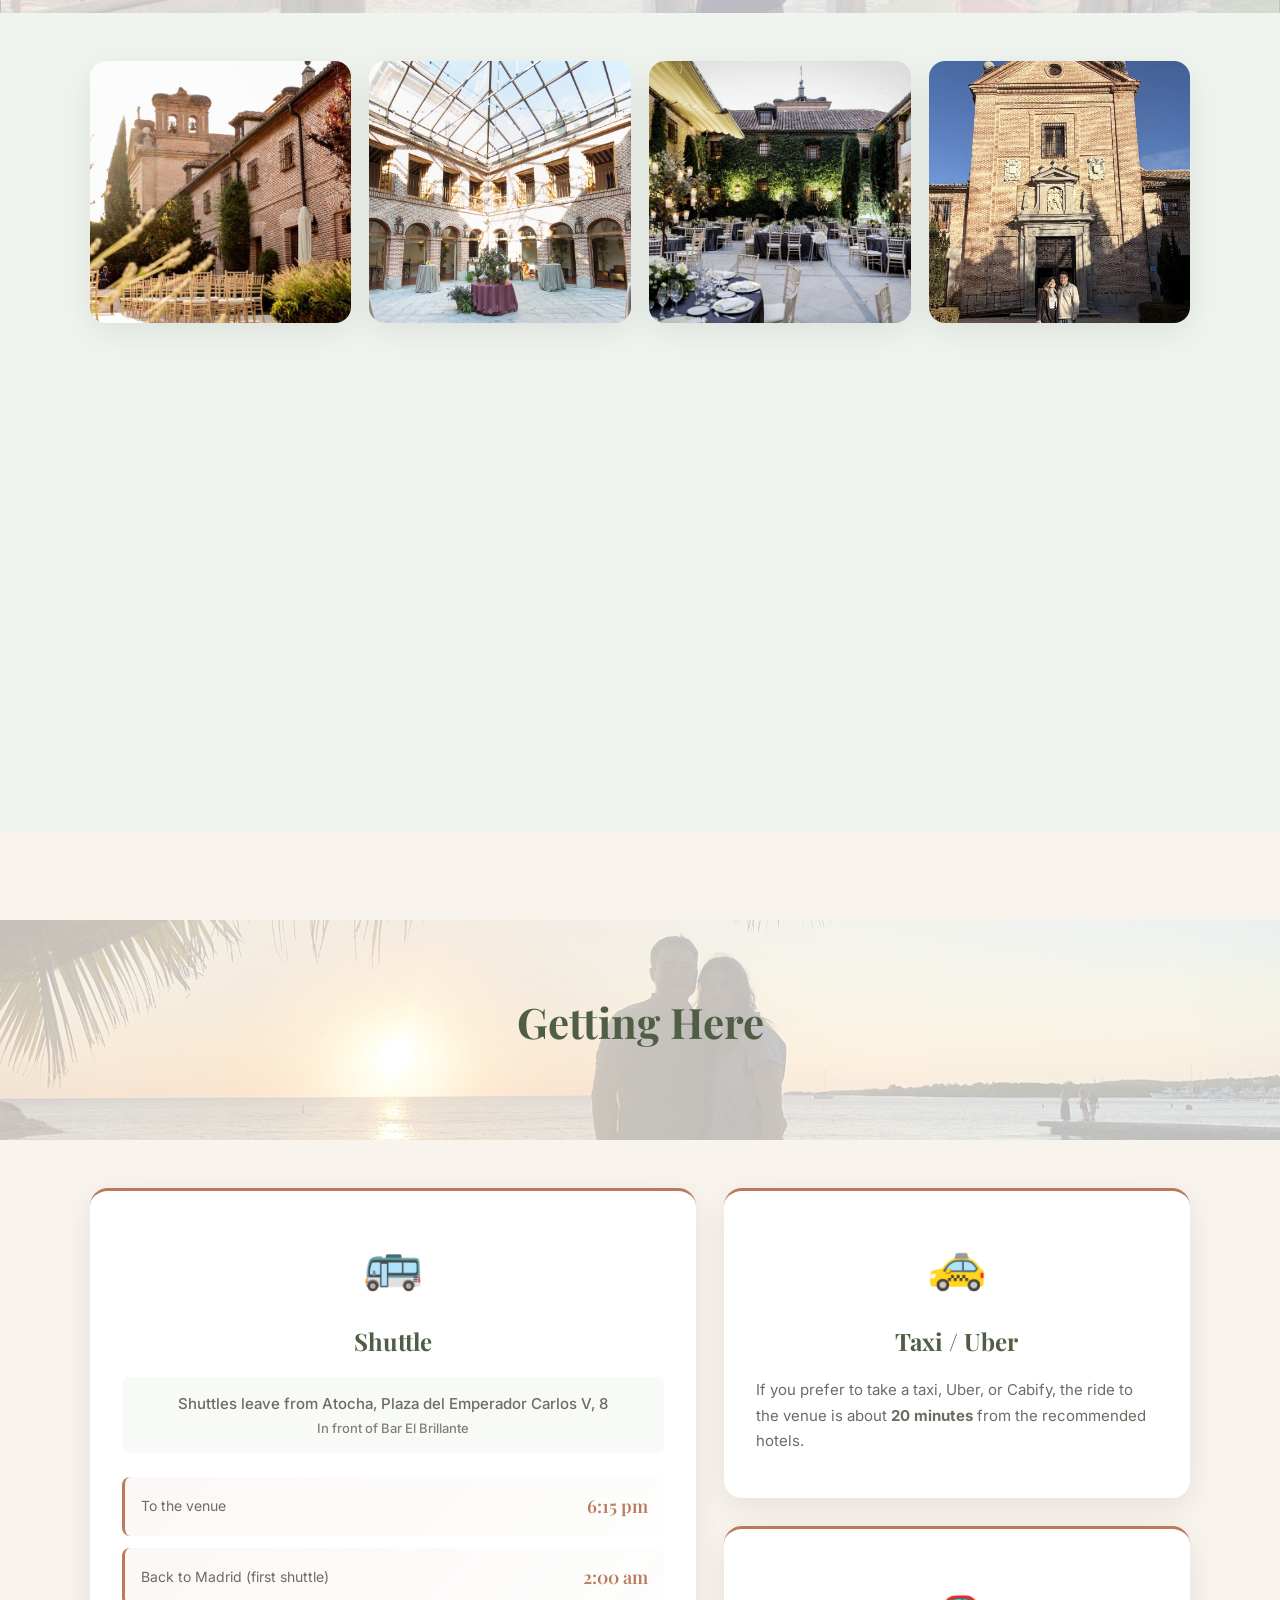
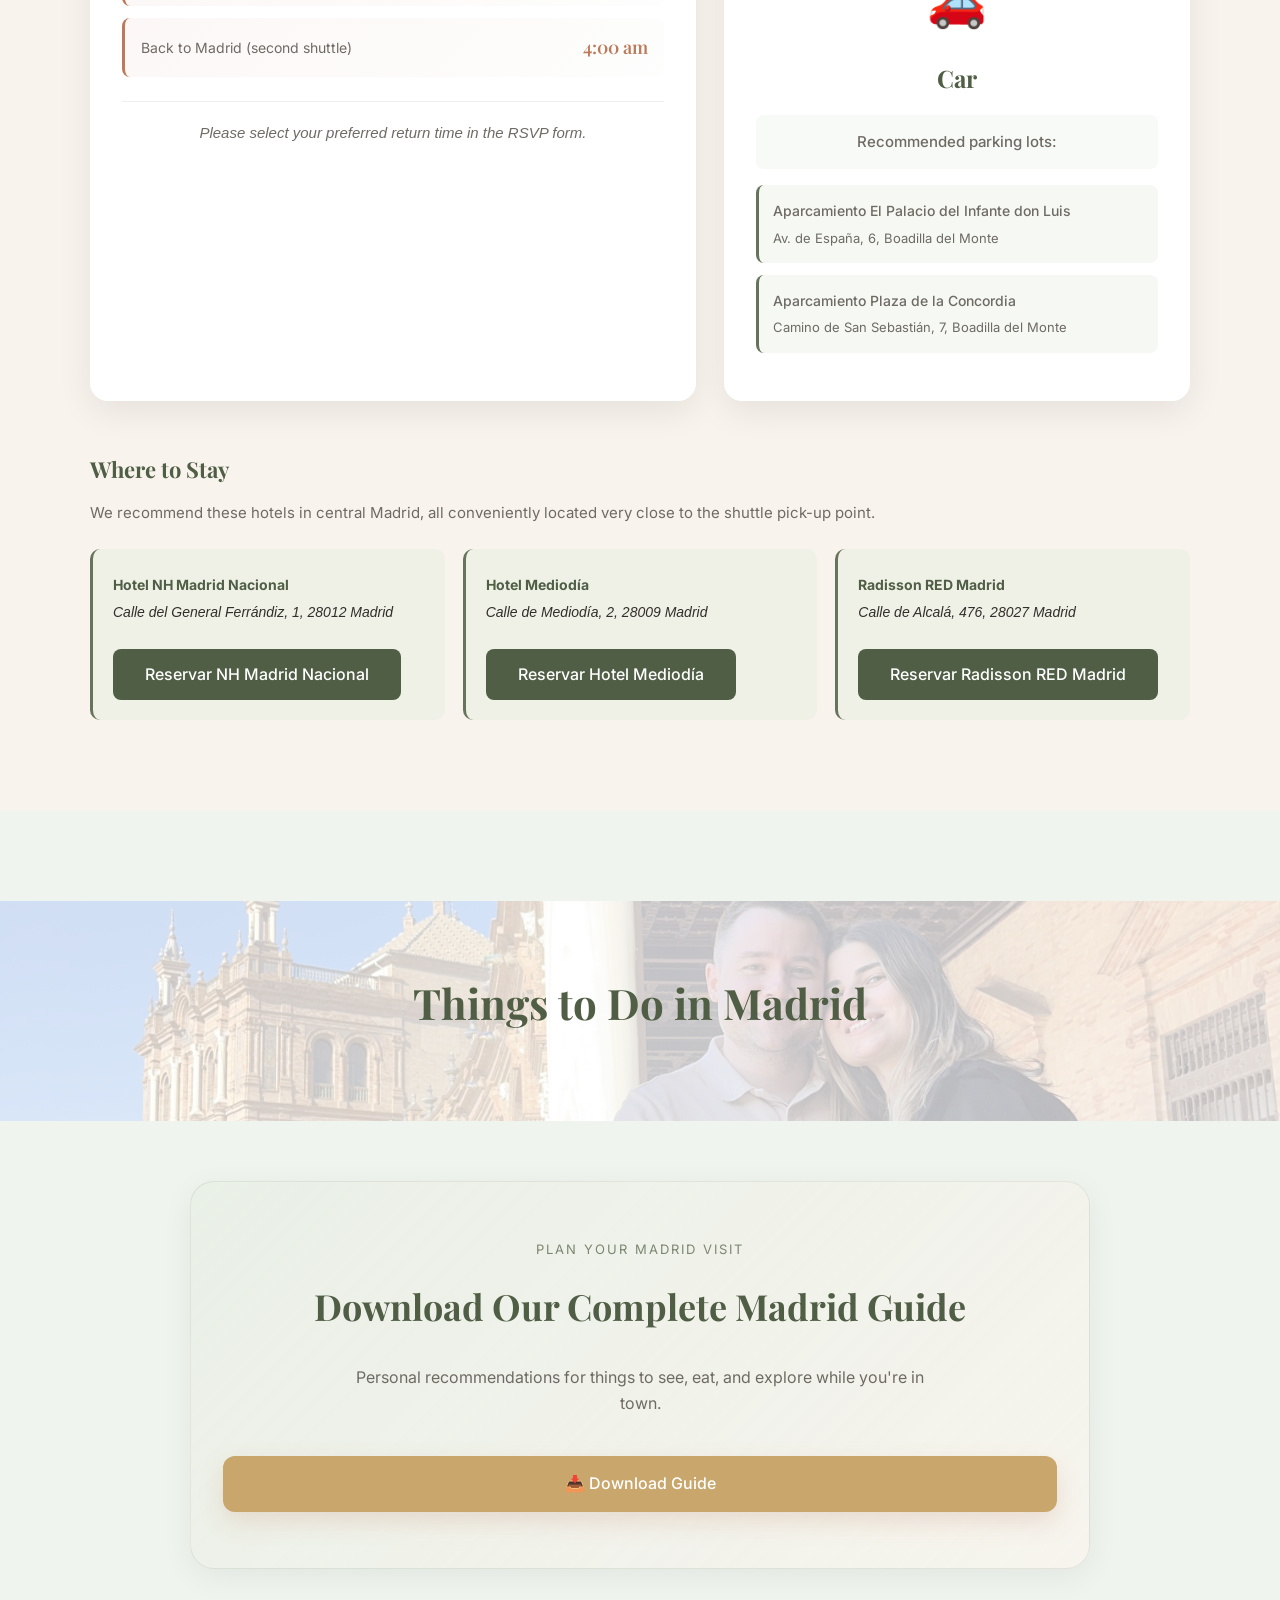
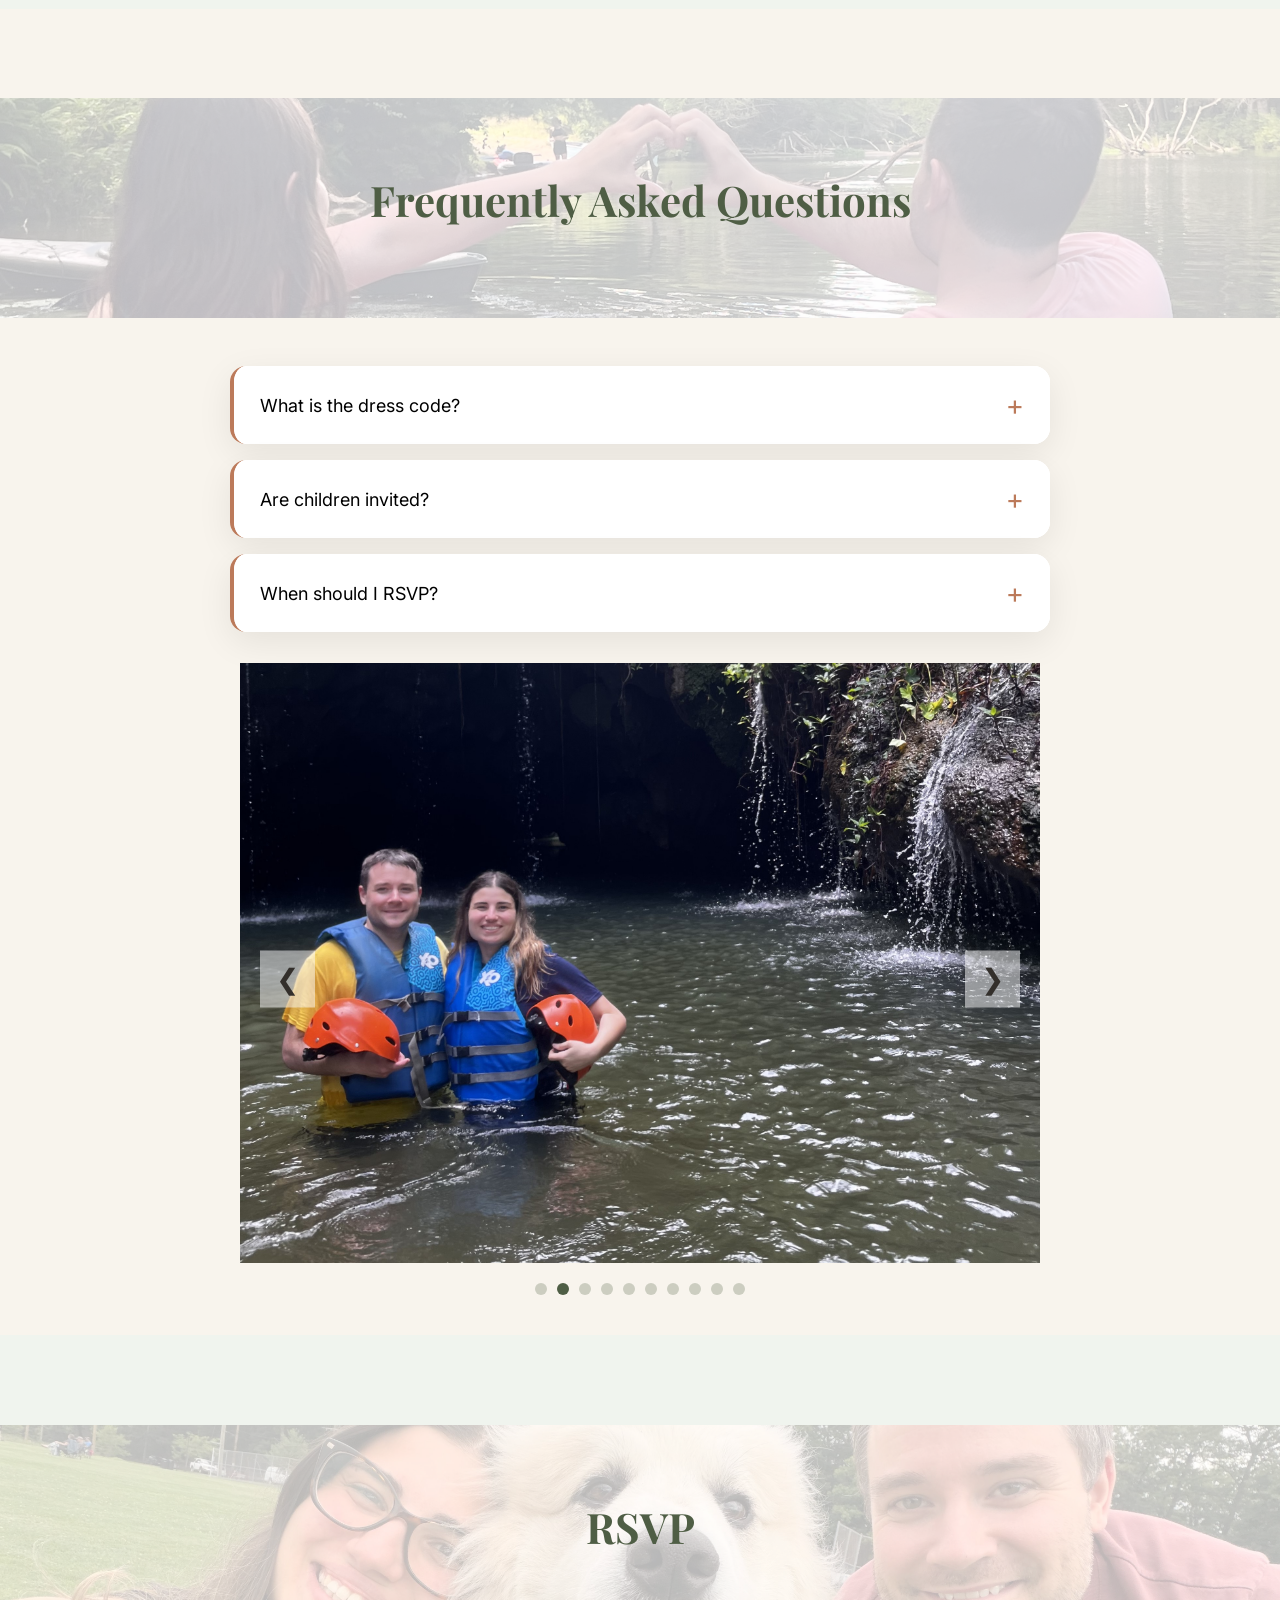
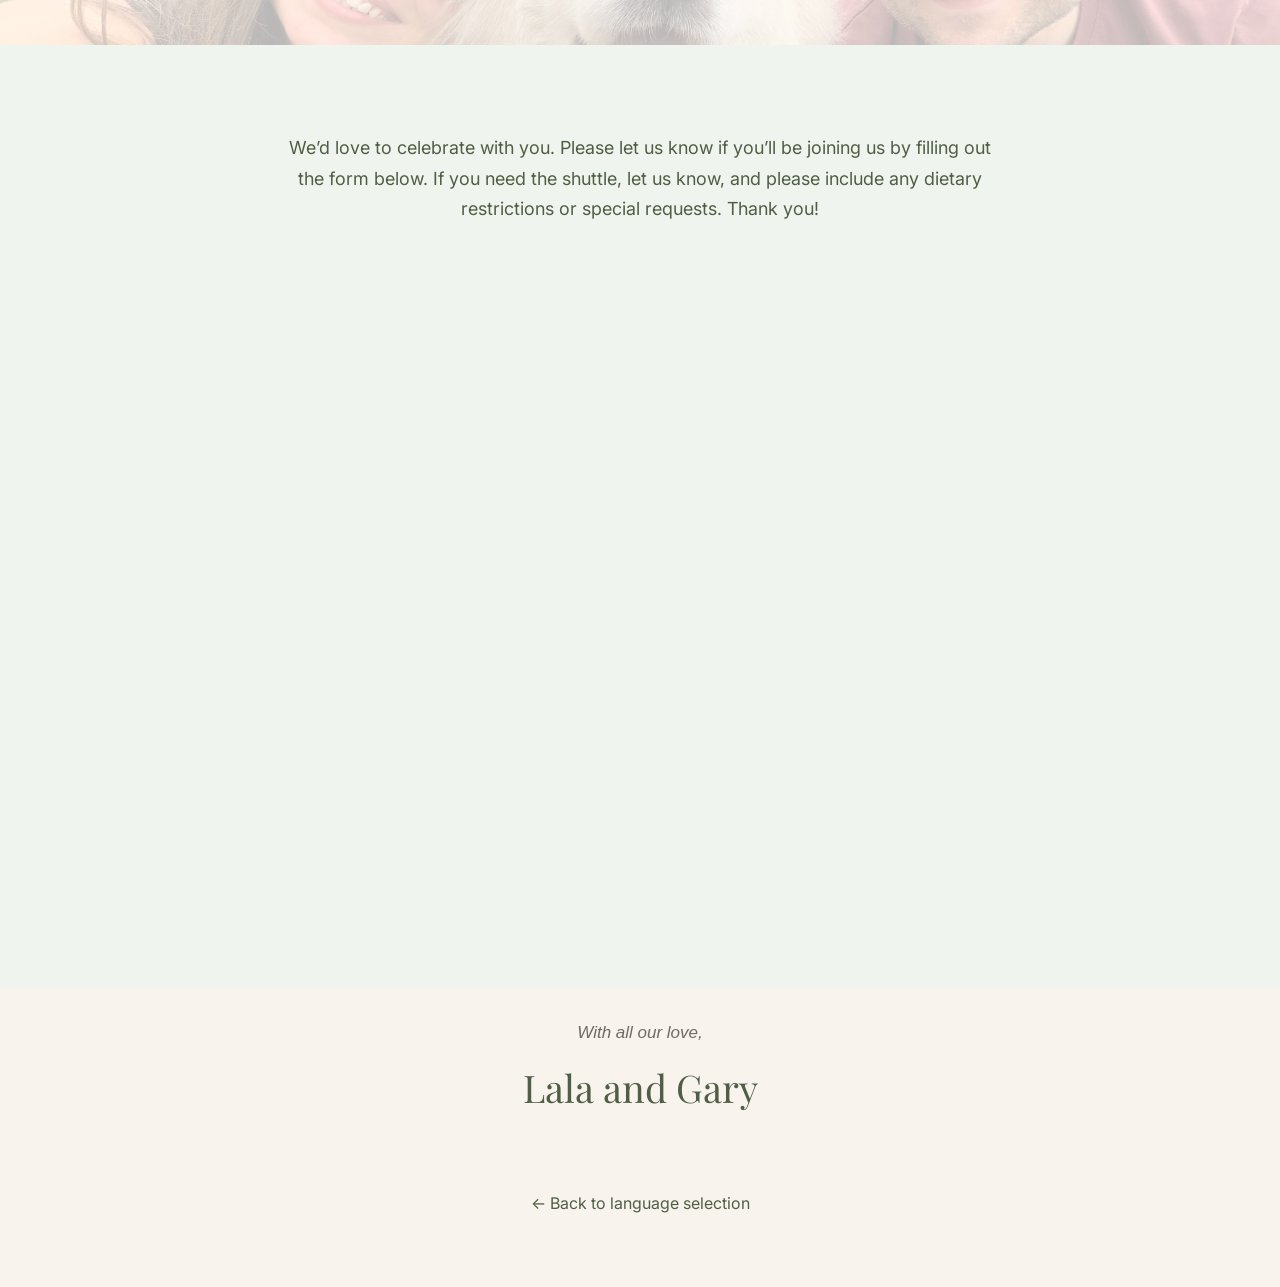
==== commit d903784a: "Update event descriptions in english.html" ====
--- a/english.html
+++ b/english.html
@@ -91,7 +91,7 @@
       <div class="event-content-right">
         <div class="event-time">7:00 PM</div>
         <h3>Guest Arrival</h3>
-        <p>Enjoy the first moments of the evening, take in the surroundings, and settle in before the ceremony begins.</p>
+        <p>Please arrive by 7PM so you have time to settle in before the ceremony begins.</p>
       </div>
     </div>
 
@@ -100,7 +100,7 @@
       <div class="event-content-left">
         <div class="event-time">7:15 PM</div>
         <h3>Ceremony</h3>
-        <p>Join us as we say our vows and celebrate this very special moment together.</p>
+        <p>Join us for the ceremony in the convent gardens.</p>
       </div>
     </div>
 
@@ -109,7 +109,7 @@
       <div class="event-content-right">
         <div class="event-time">8:00 PM</div>
         <h3>Cocktail Hour</h3>
-        <p>Drinks, conversation, and a relaxed golden-hour moment while we enjoy the convent grounds.</p>
+        <p>We will head to the cloister for drinks and hors d'oeuvres.</p>
       </div>
     </div>
 
@@ -118,7 +118,7 @@
       <div class="event-content-left">
         <div class="event-time">9:30 PM</div>
         <h3>Dinner</h3>
-        <p>We will sit down for dinner a little later than you may be used to, but this is Spain after all.</p>
+        <p>We will sit down for dinner a little later than you may be used to, but this is Spain after all!</p>
       </div>
     </div>
 
@@ -127,7 +127,7 @@
       <div class="event-content-right">
         <div class="event-time">12:00 AM</div>
         <h3>Party</h3>
-        <p>Time to celebrate on the dance floor with music, open bar, and late-night bites.</p>
+        <p>Time to dance, enjoy drinks, and celebrate together! If you get hungry, there will be late-night bites.</p>
       </div>
     </div>
 
--- a/styles.css
+++ b/styles.css
@@ -251,6 +251,14 @@
     padding-bottom: 20px;
 }
 
+#schedule {
+    padding-bottom: 10px;
+}
+
+#faq {
+    padding-bottom: 10px;
+}
+
 h2{
     font-family:'Playfair Display',serif;
     font-size:42px;
@@ -311,7 +319,7 @@
 }
 
 .madrid-header{
-    background-image:url("images/us7.jpg");
+    background-image:url("images/us7.JPG");
 }
 
 .faq-header{
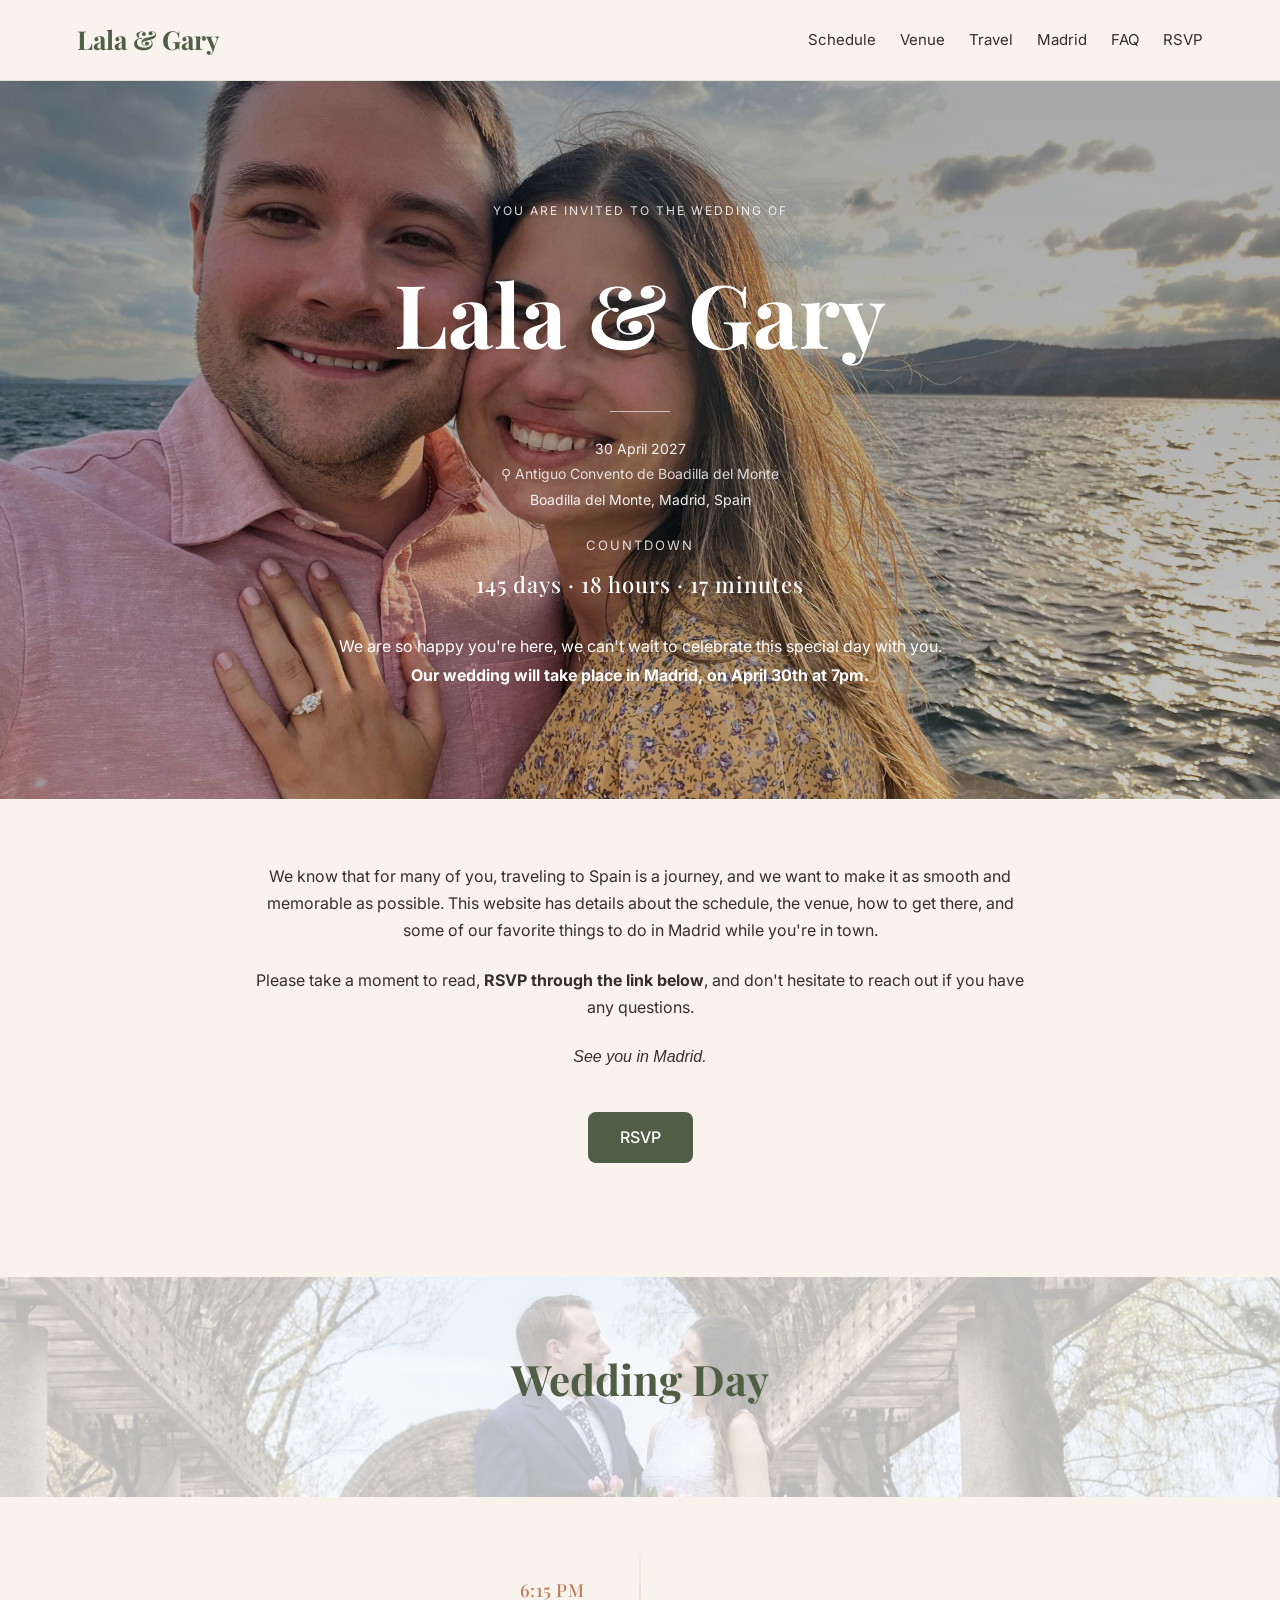
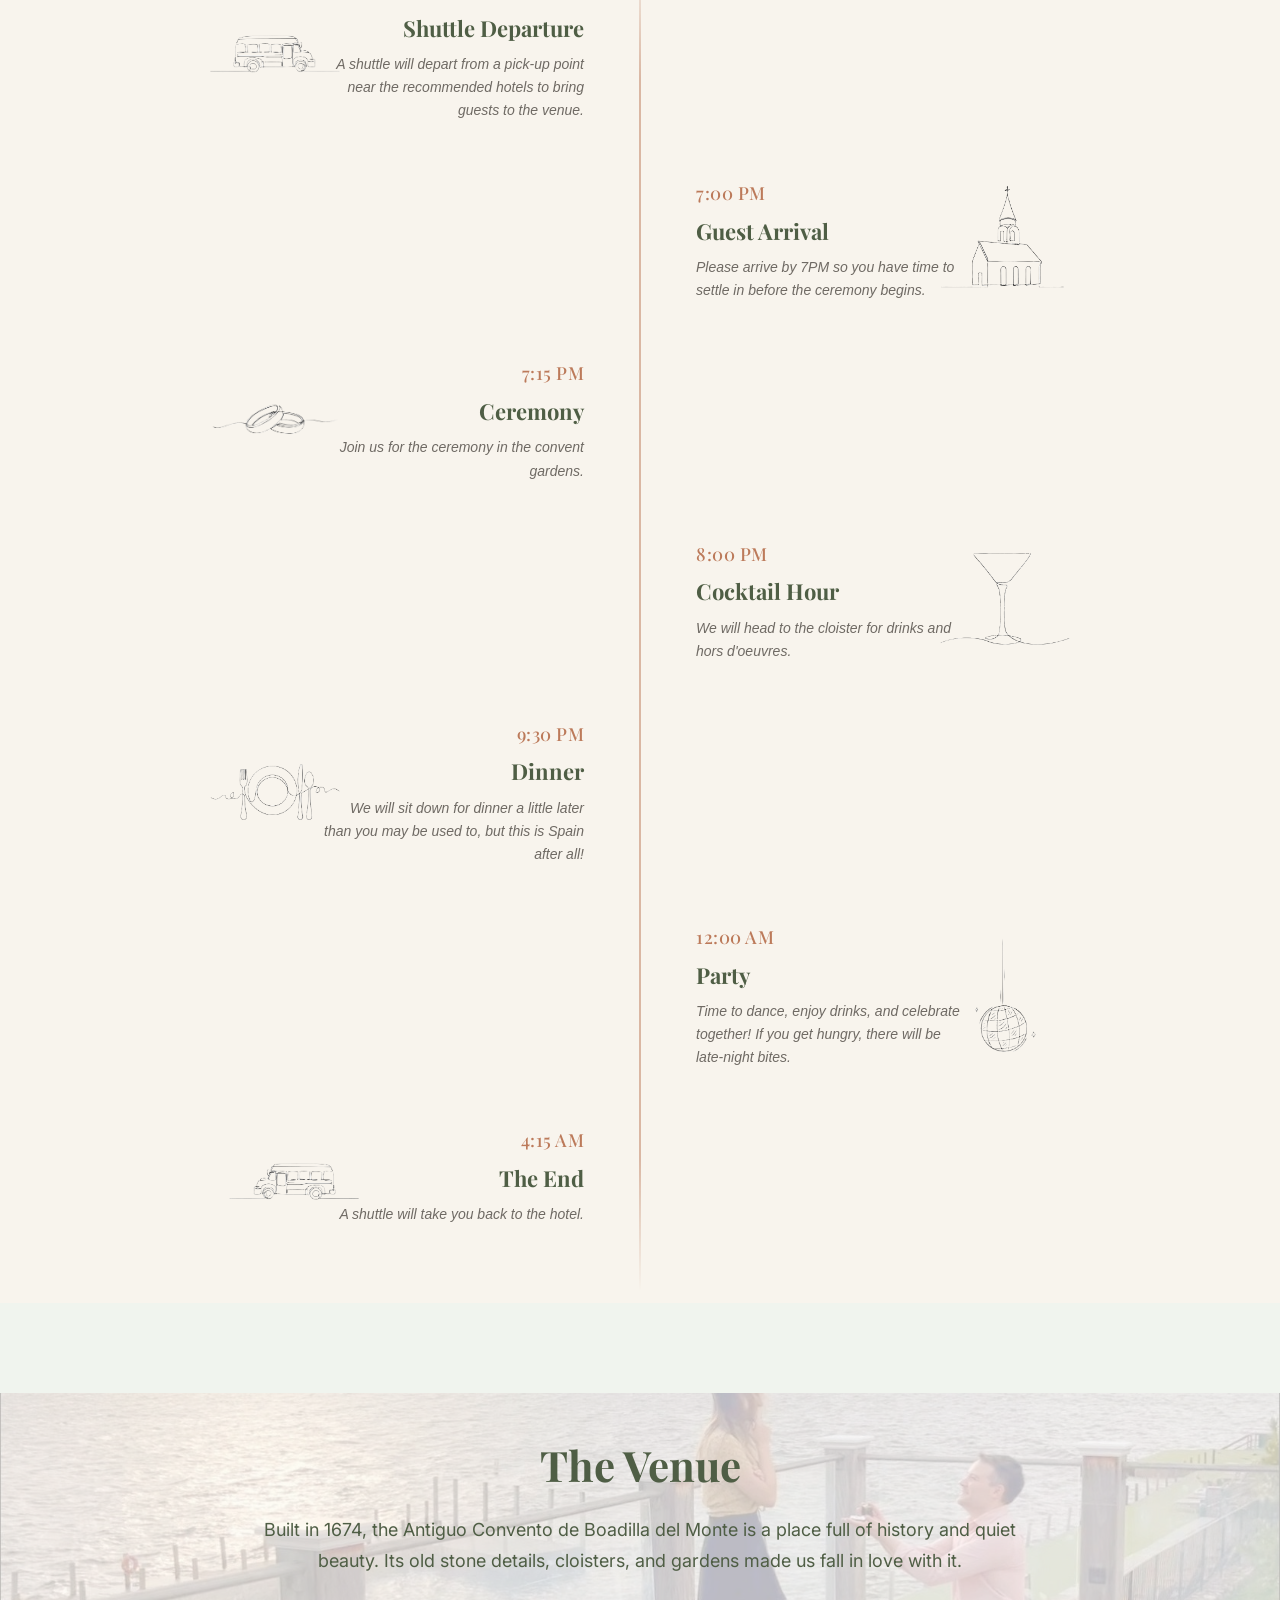
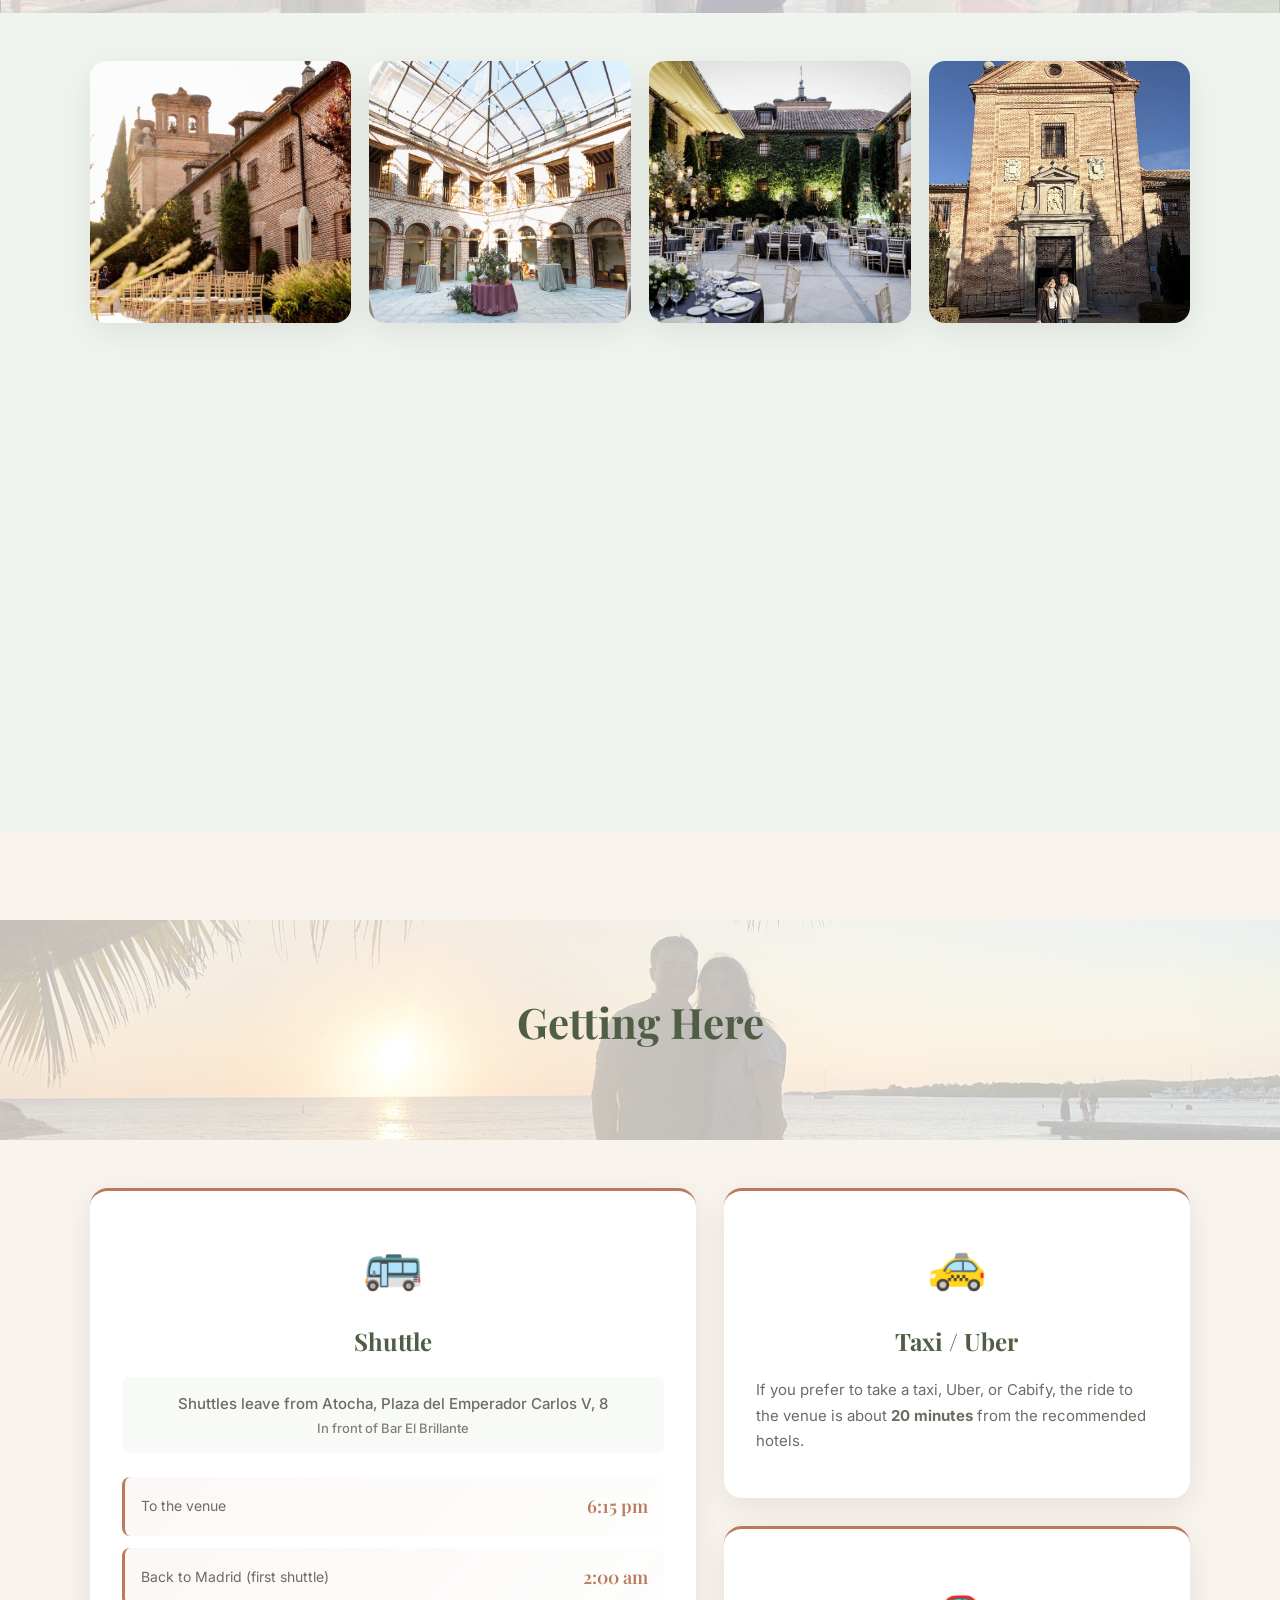
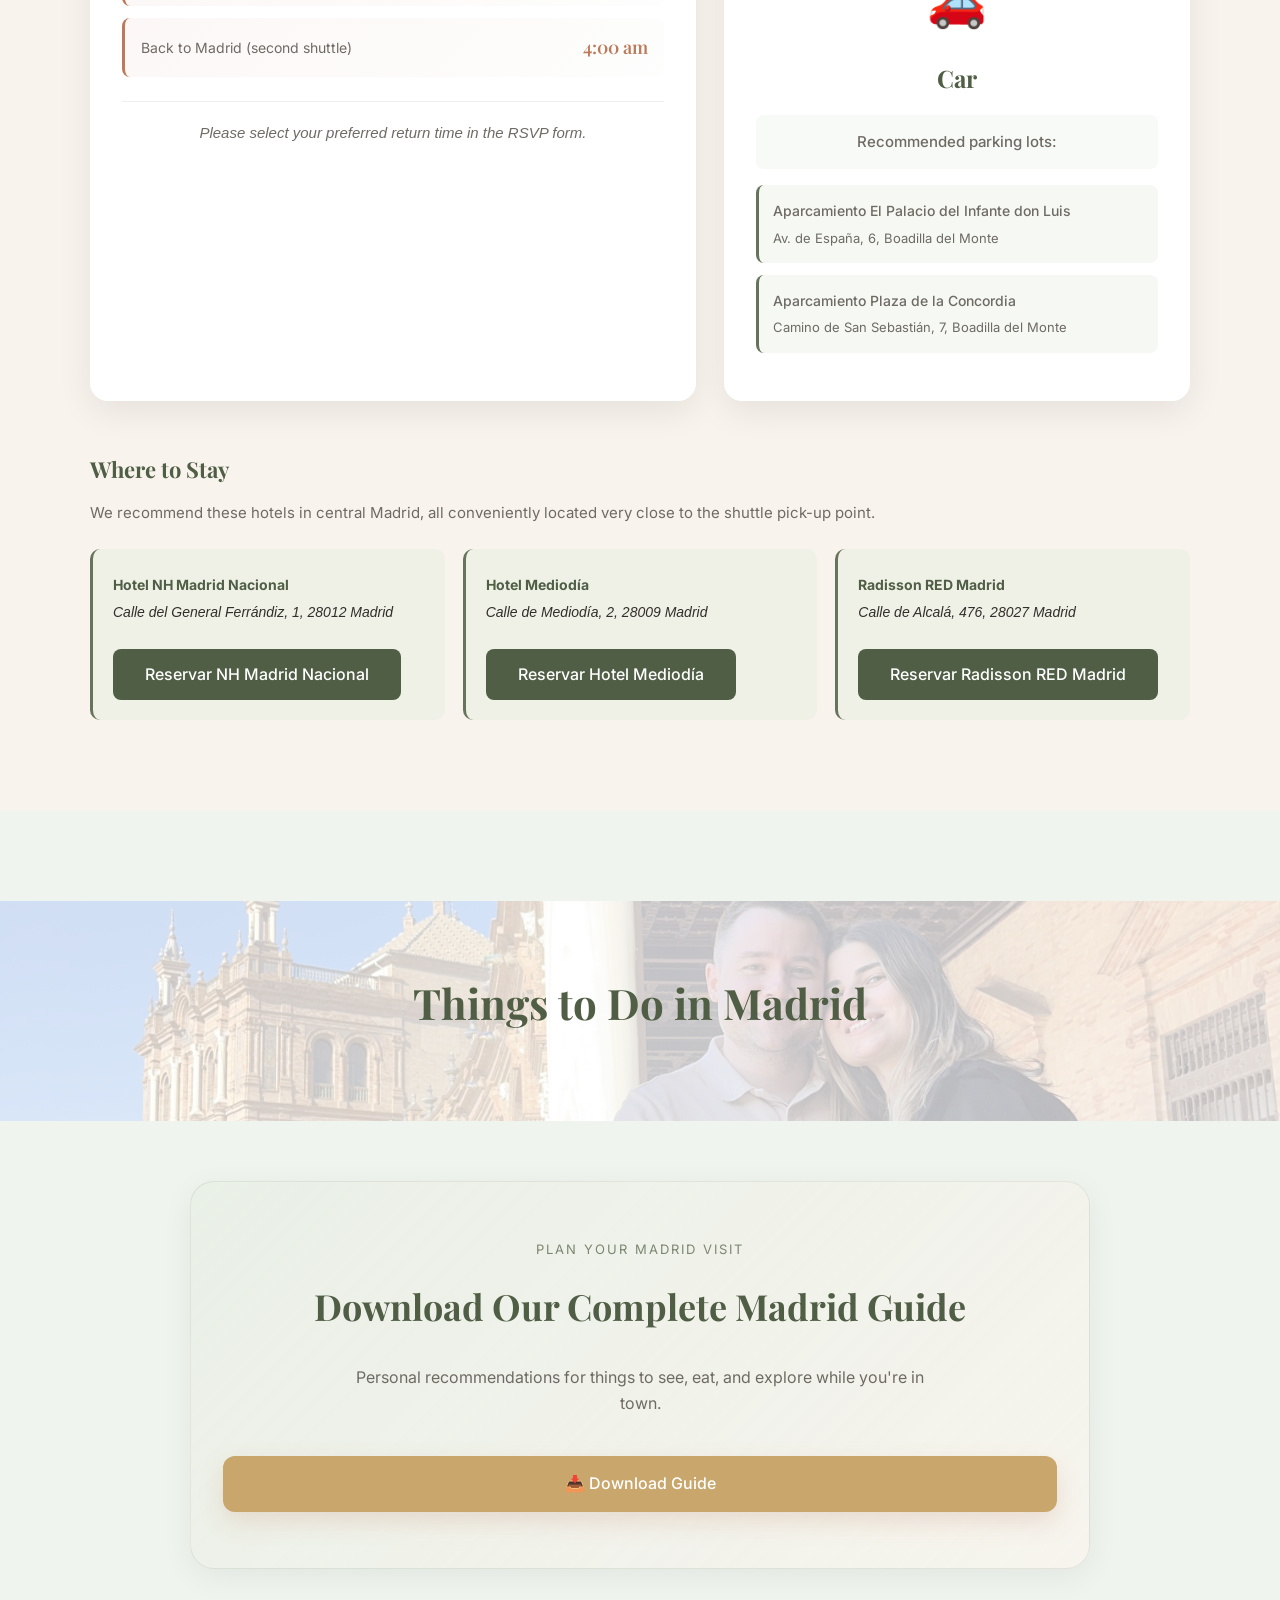
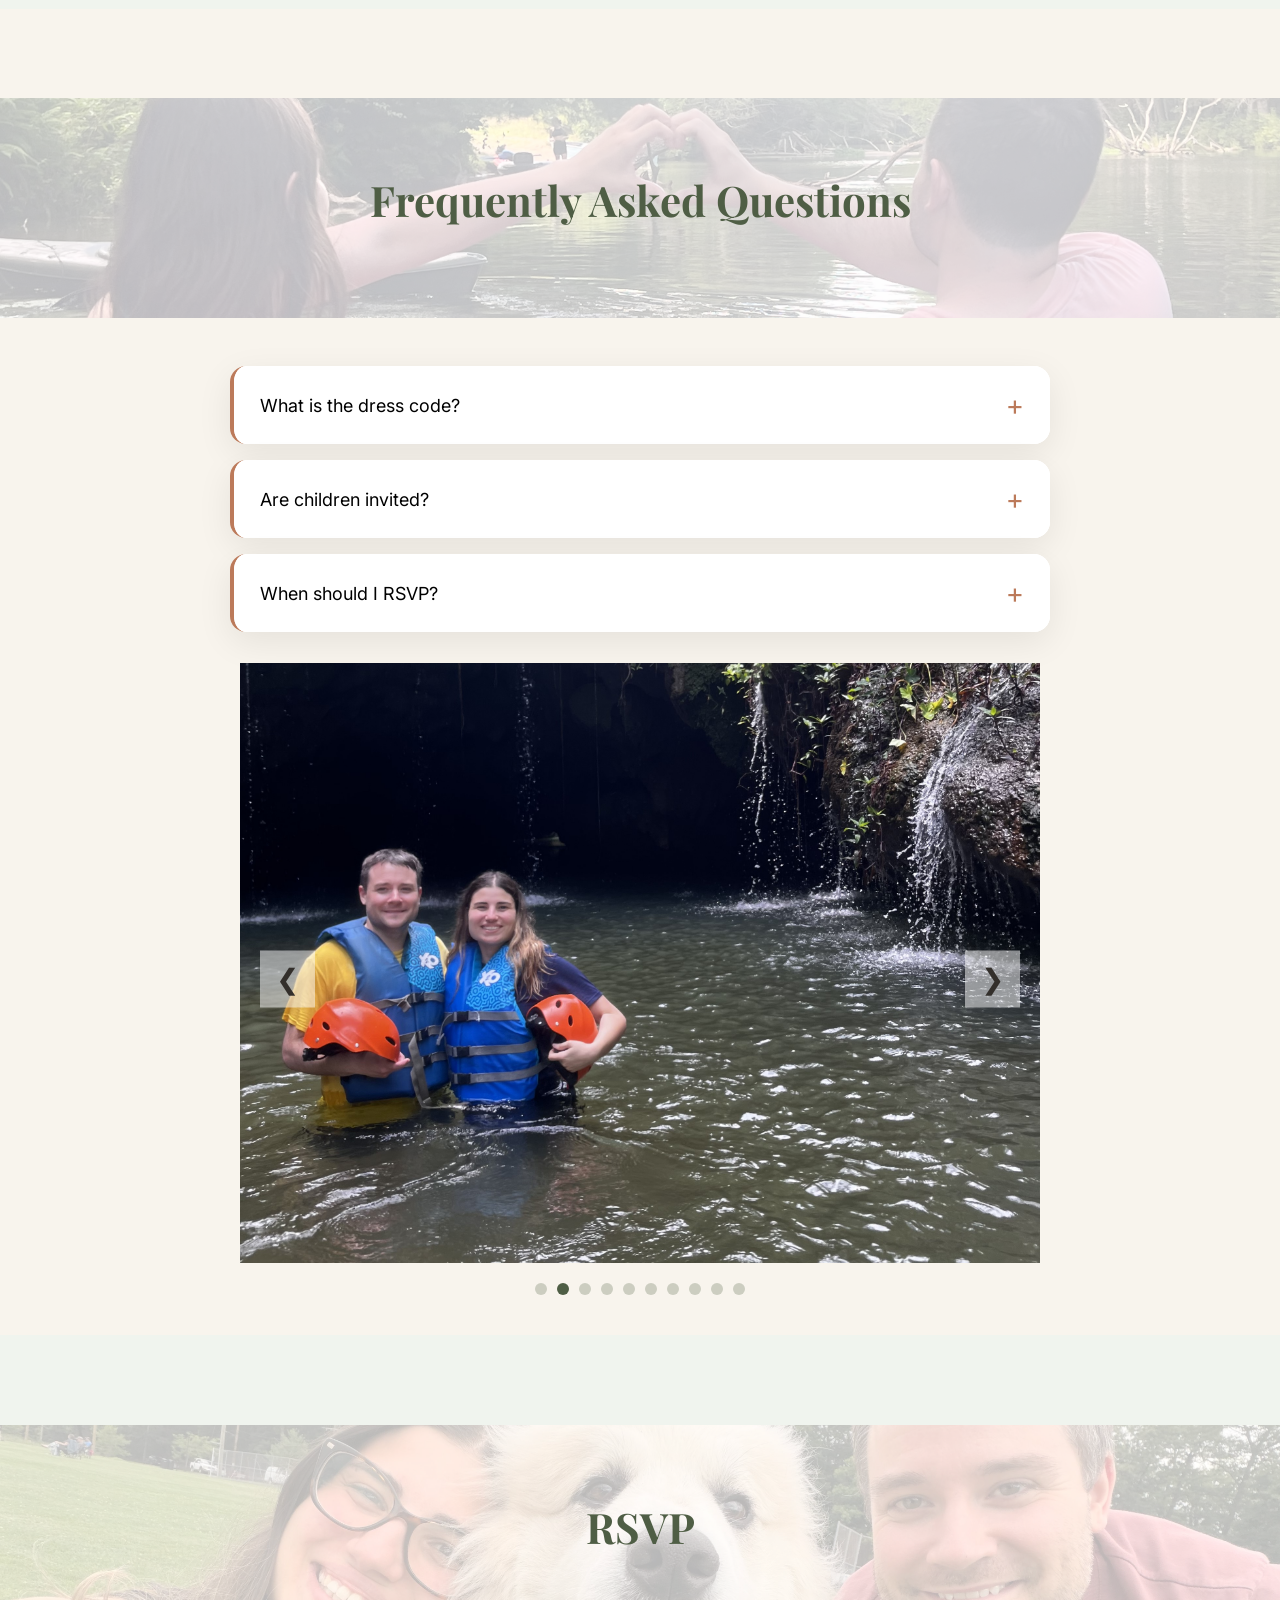
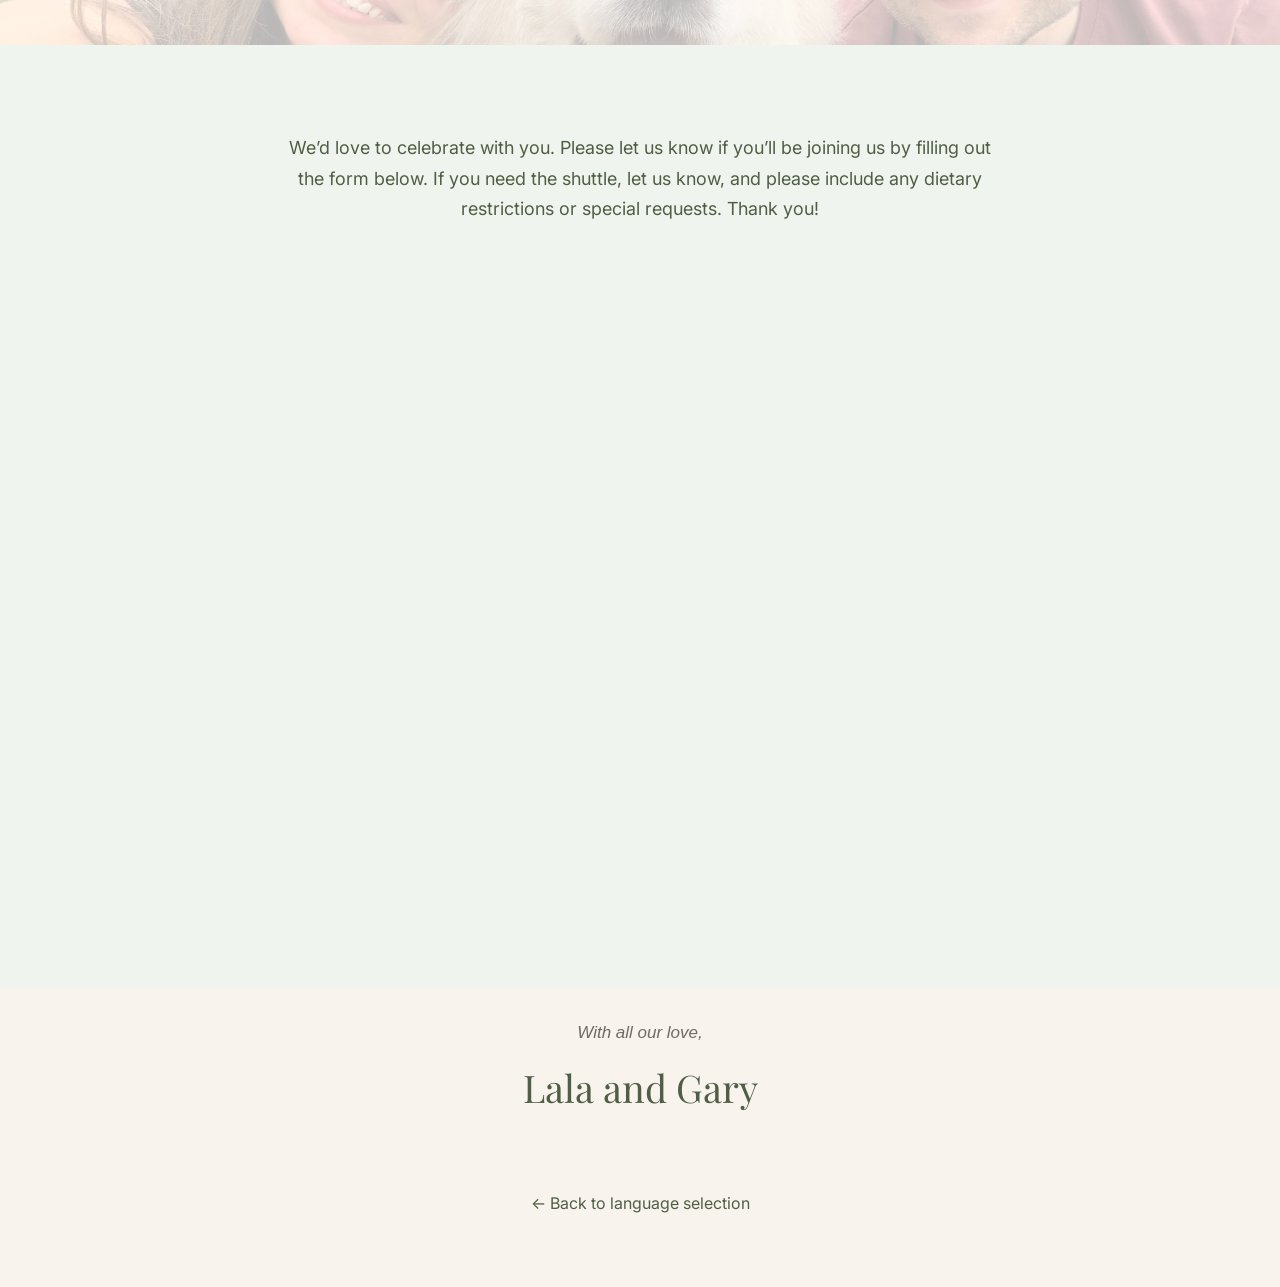
==== commit 651e326b: "Update shuttle departure time to 6:15 PM" ====
--- a/english.html
+++ b/english.html
@@ -80,7 +80,7 @@
     <div class="event event-left">
       <div class="event-icon"><img src="images/icon1.png" alt="Shuttle" class="icon-placeholder"></div>
       <div class="event-content-left">
-        <div class="event-time">6:30 PM</div>
+        <div class="event-time">6:15 PM</div>
         <h3>Shuttle Departure</h3>
         <p>A shuttle will depart from a pick-up point near the recommended hotels to bring guests to the venue.</p>
       </div>
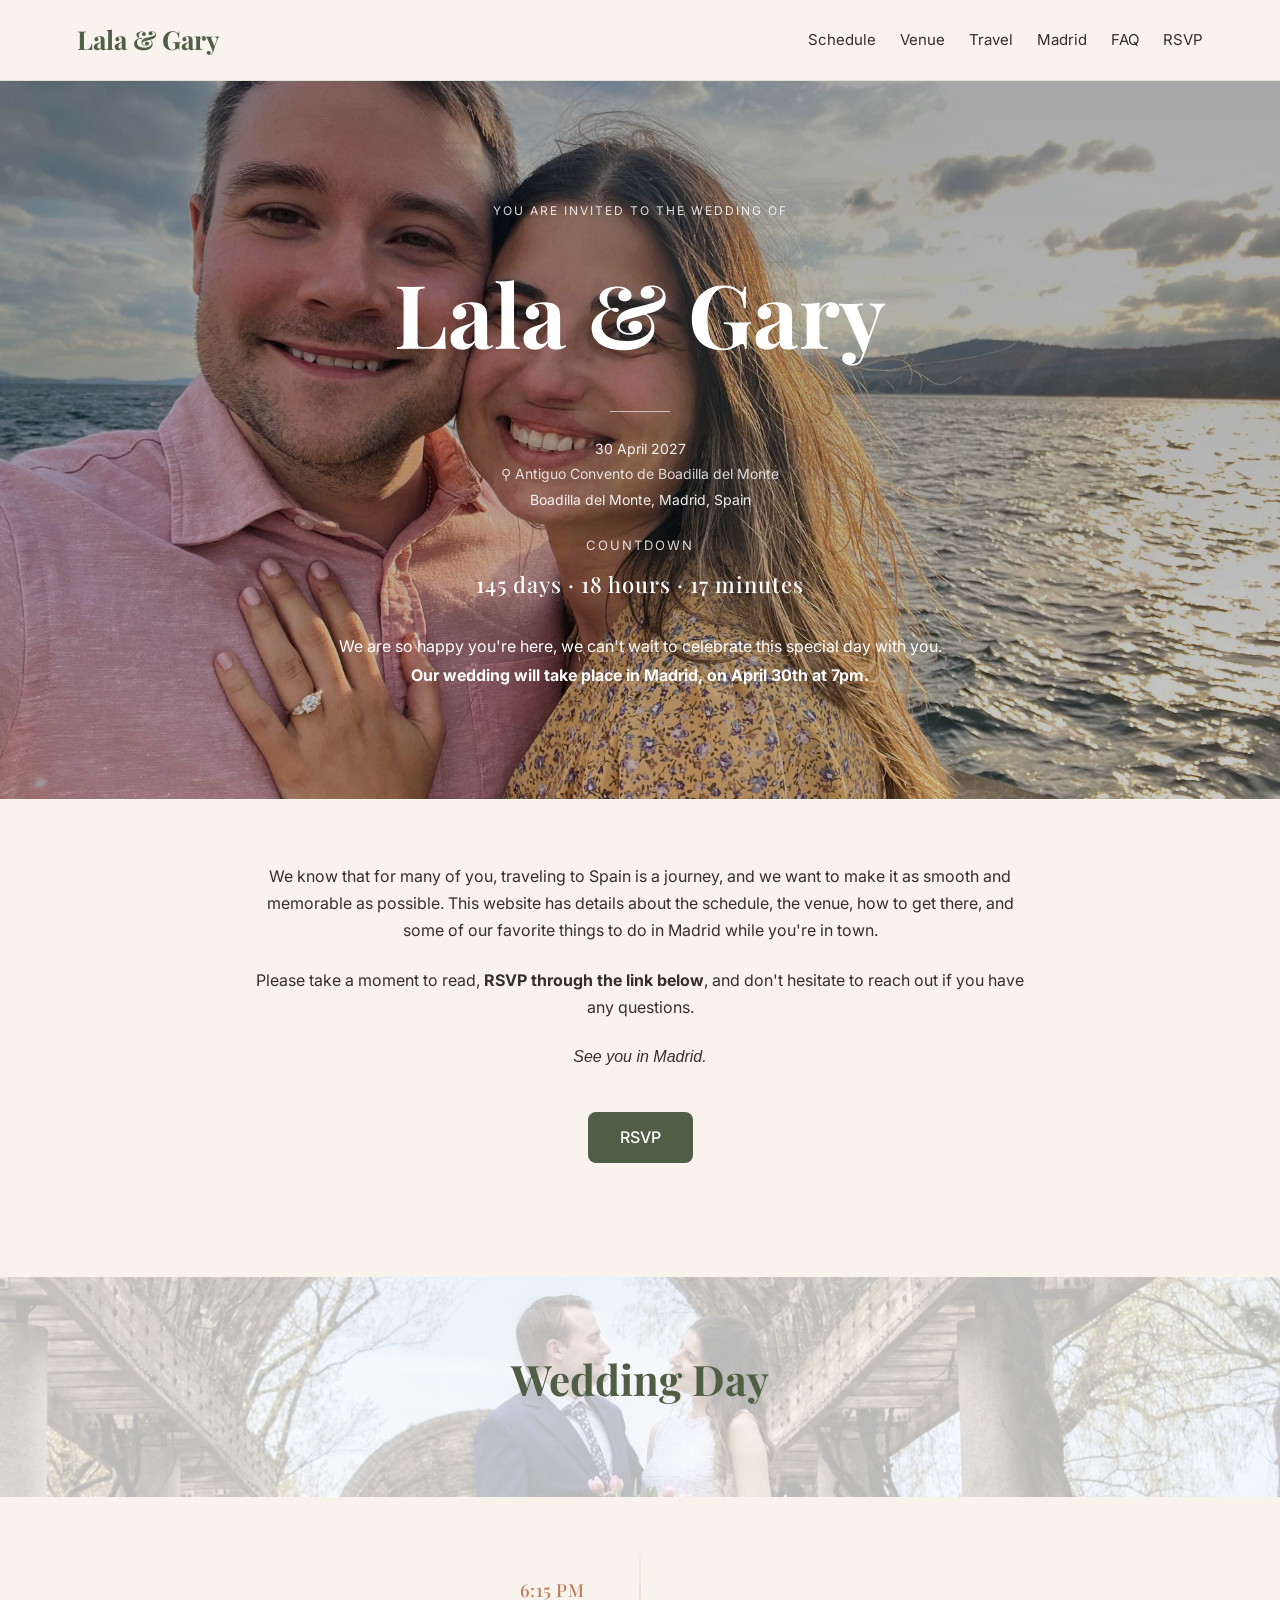
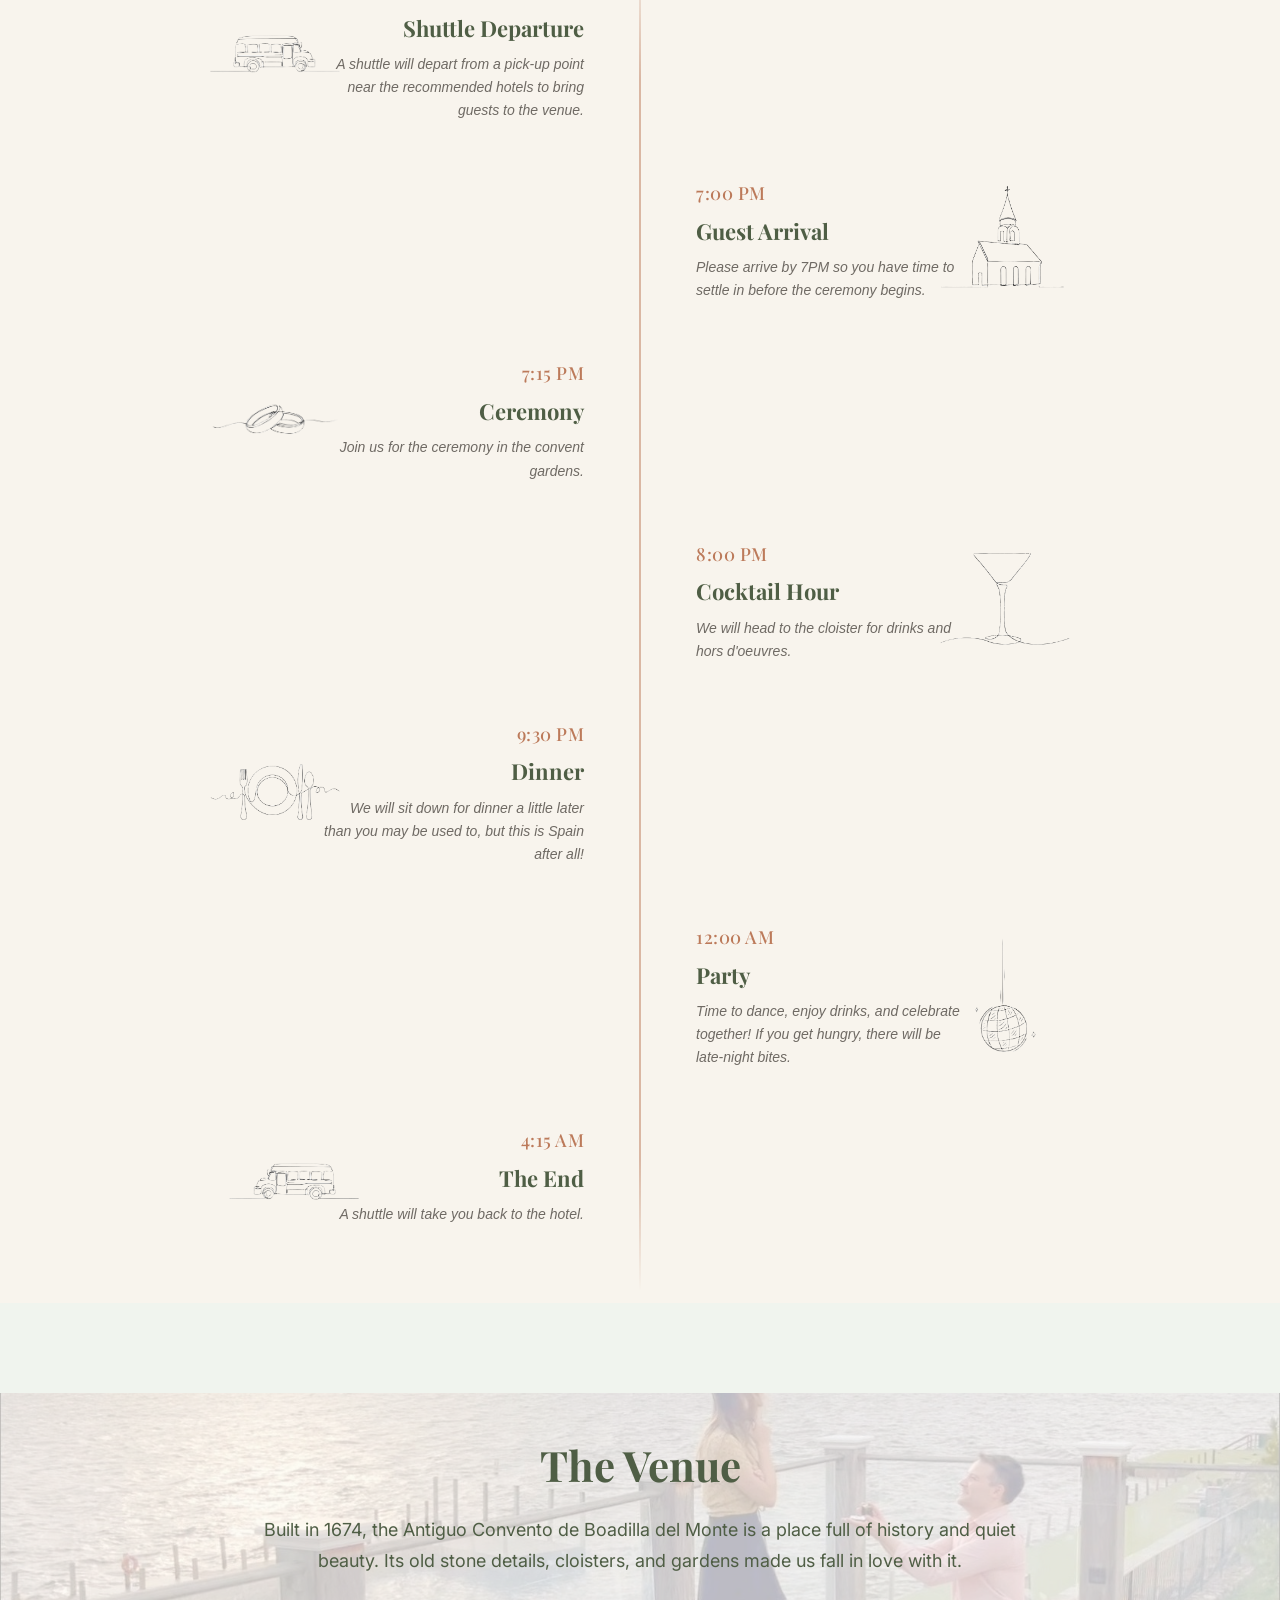
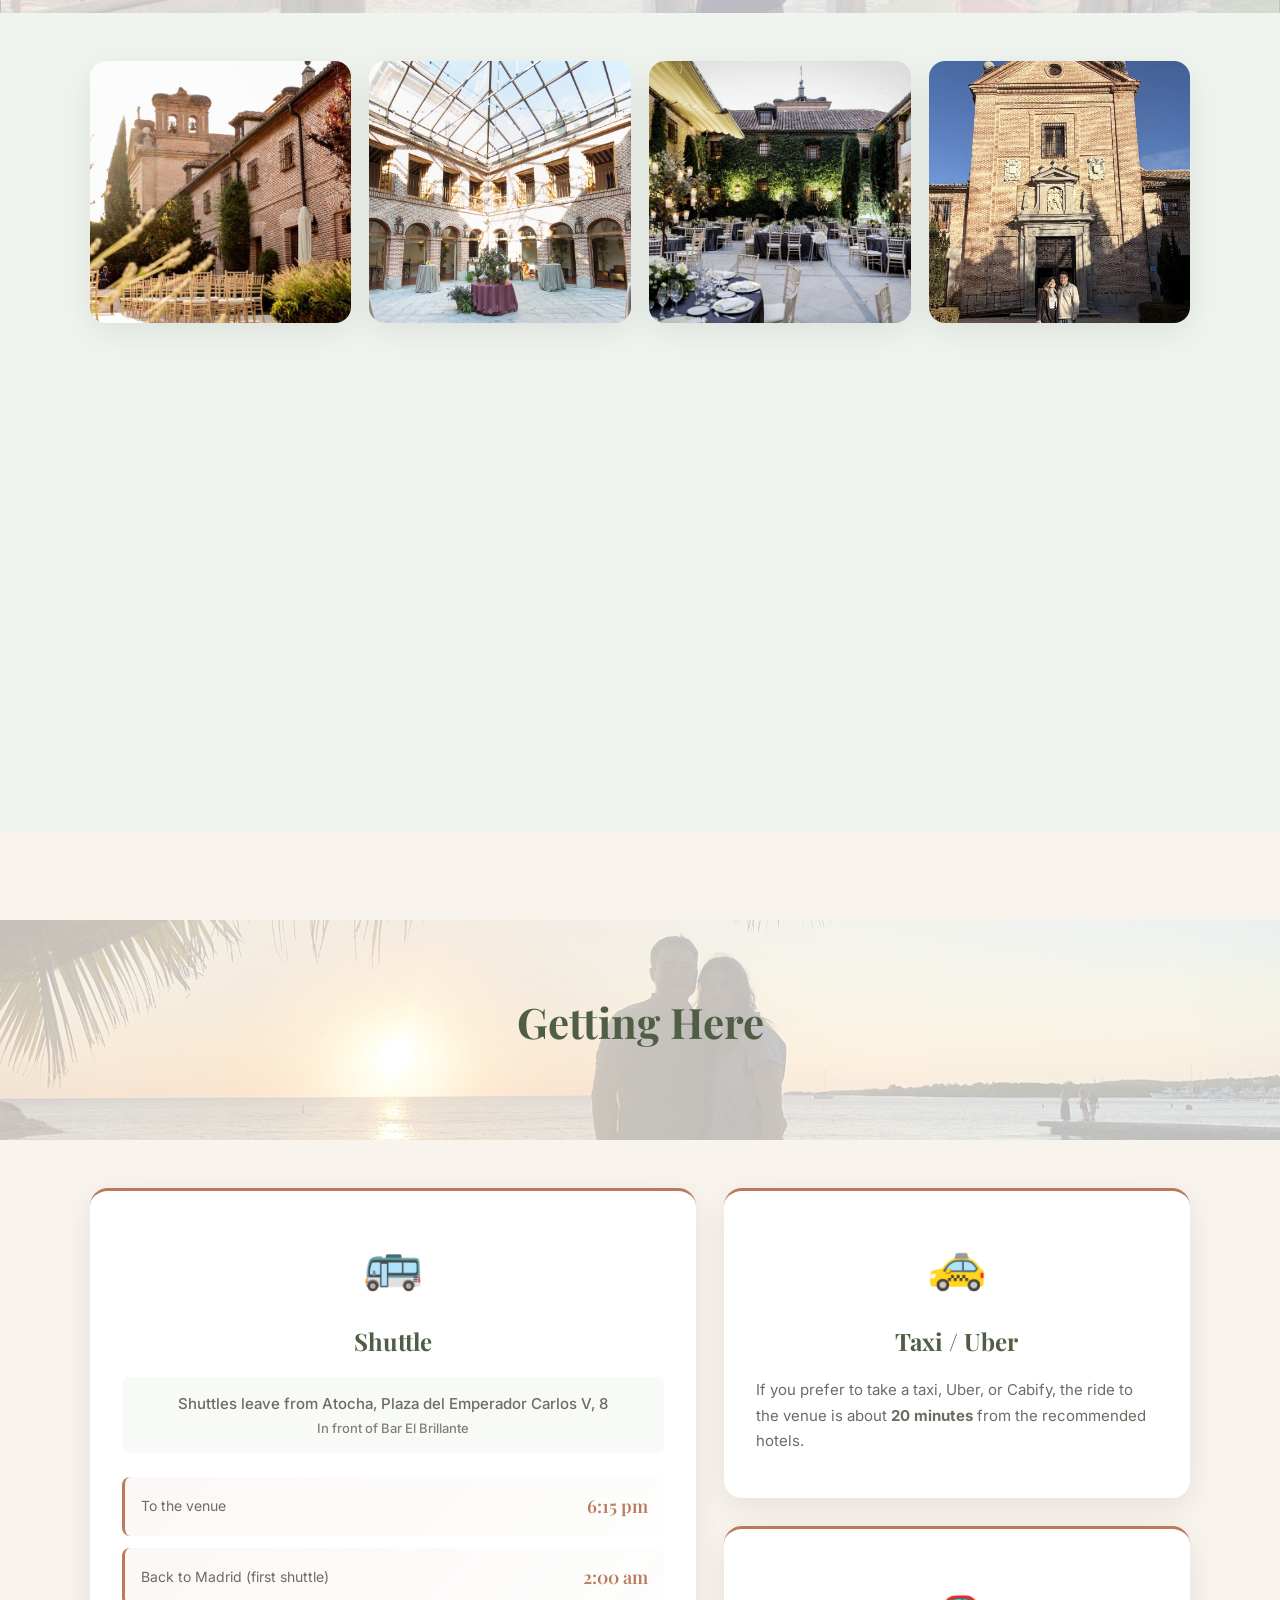
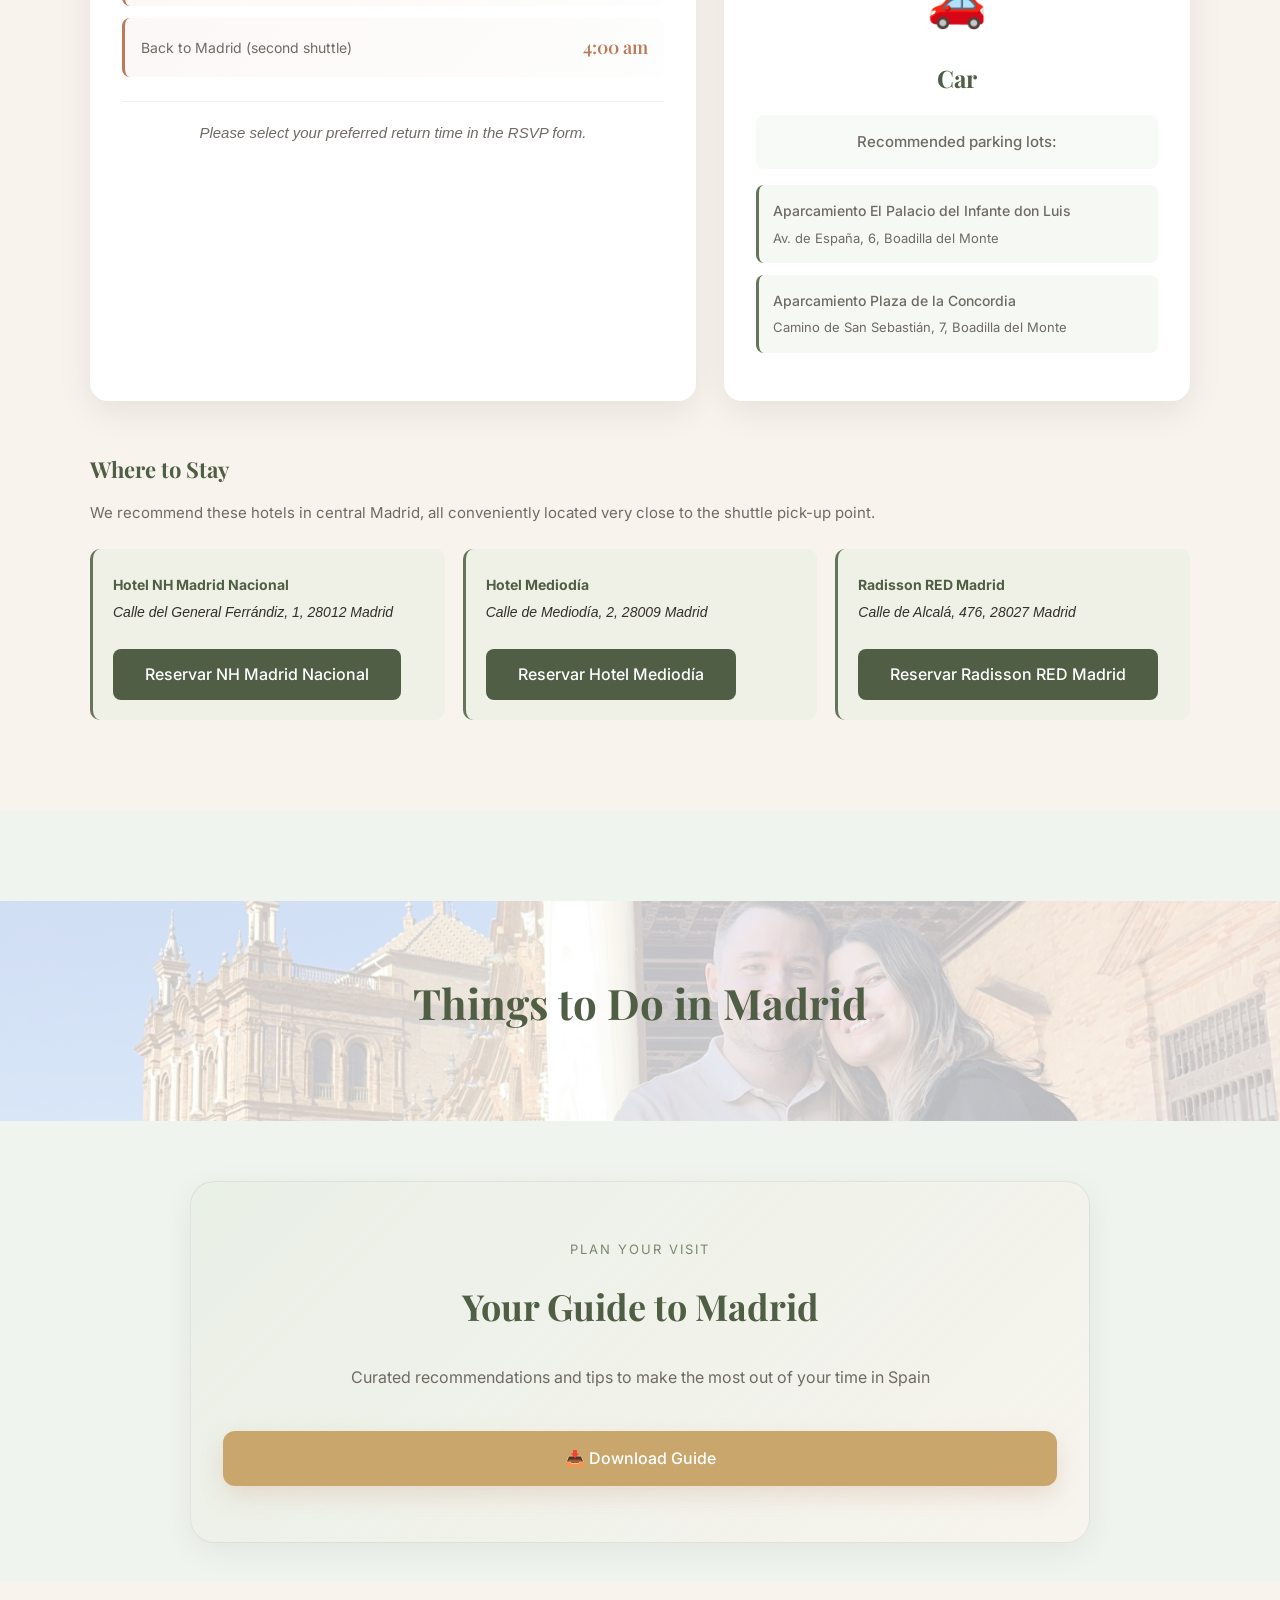
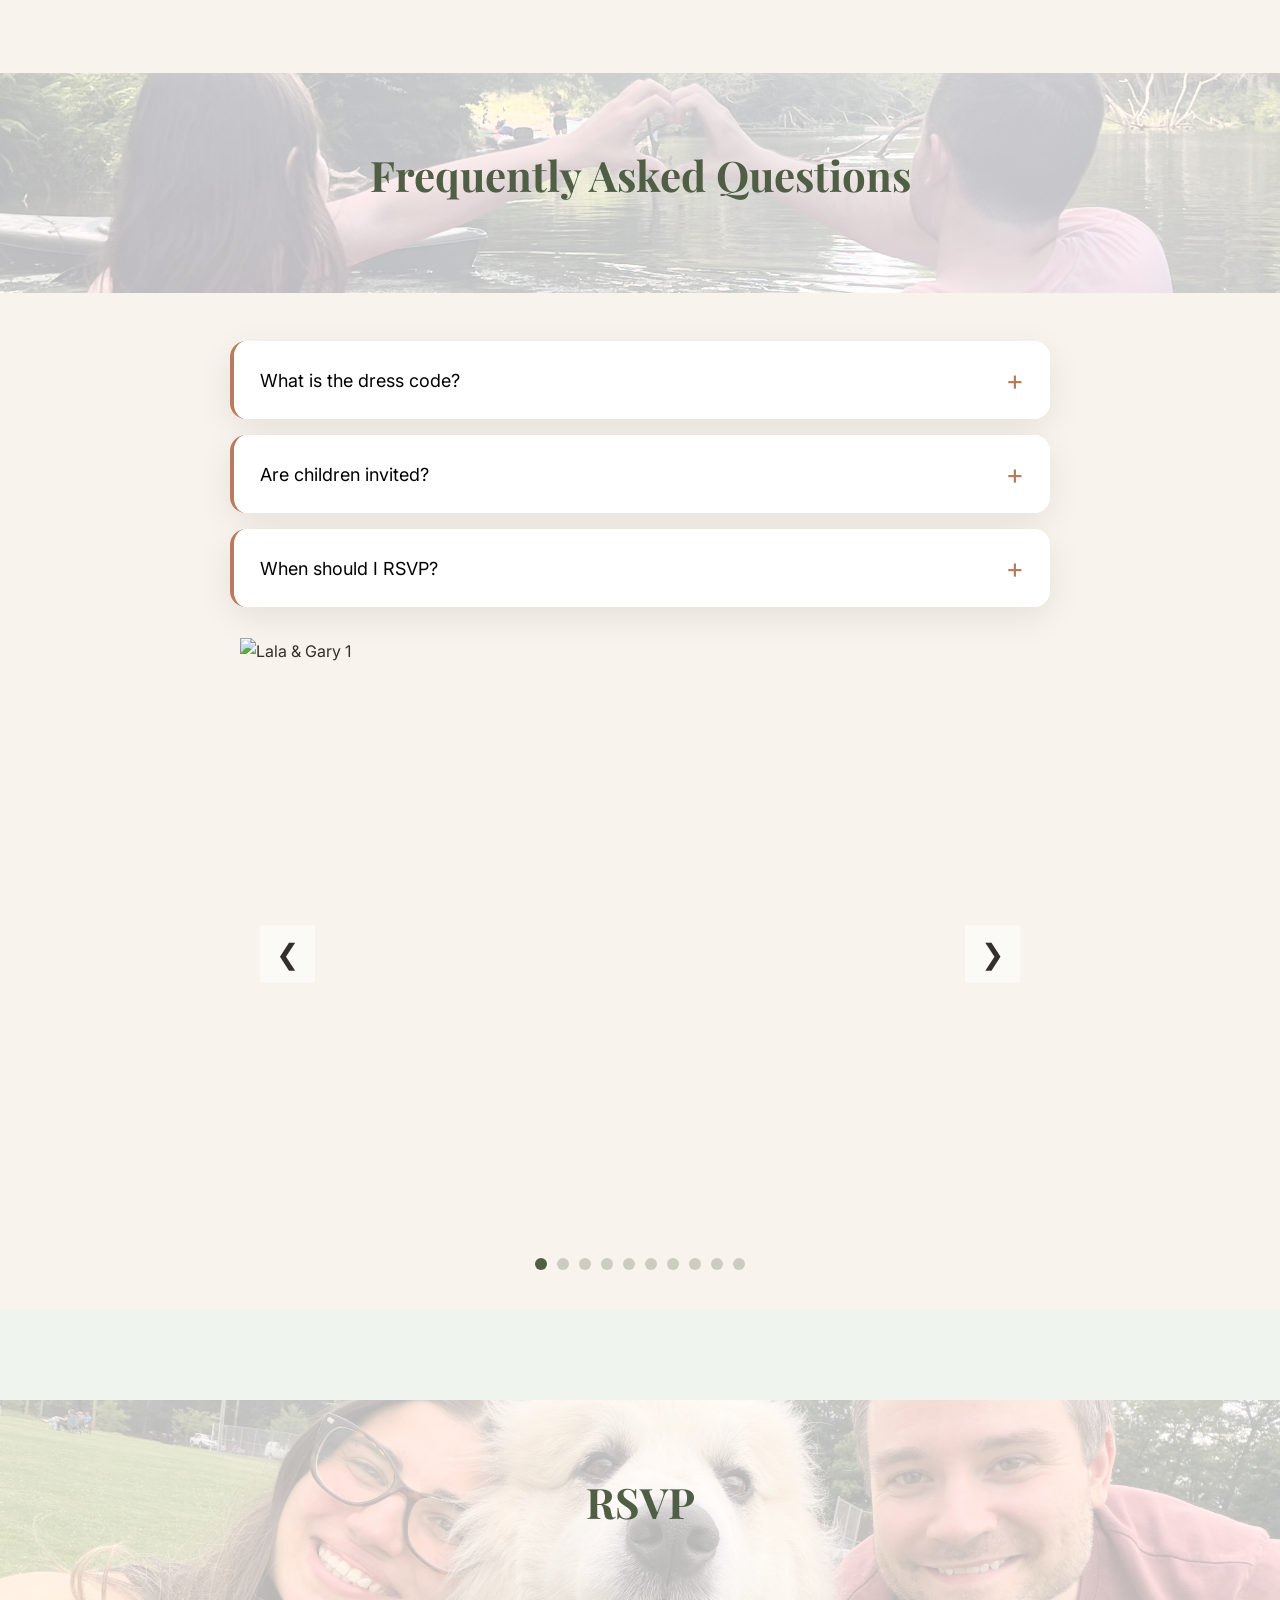
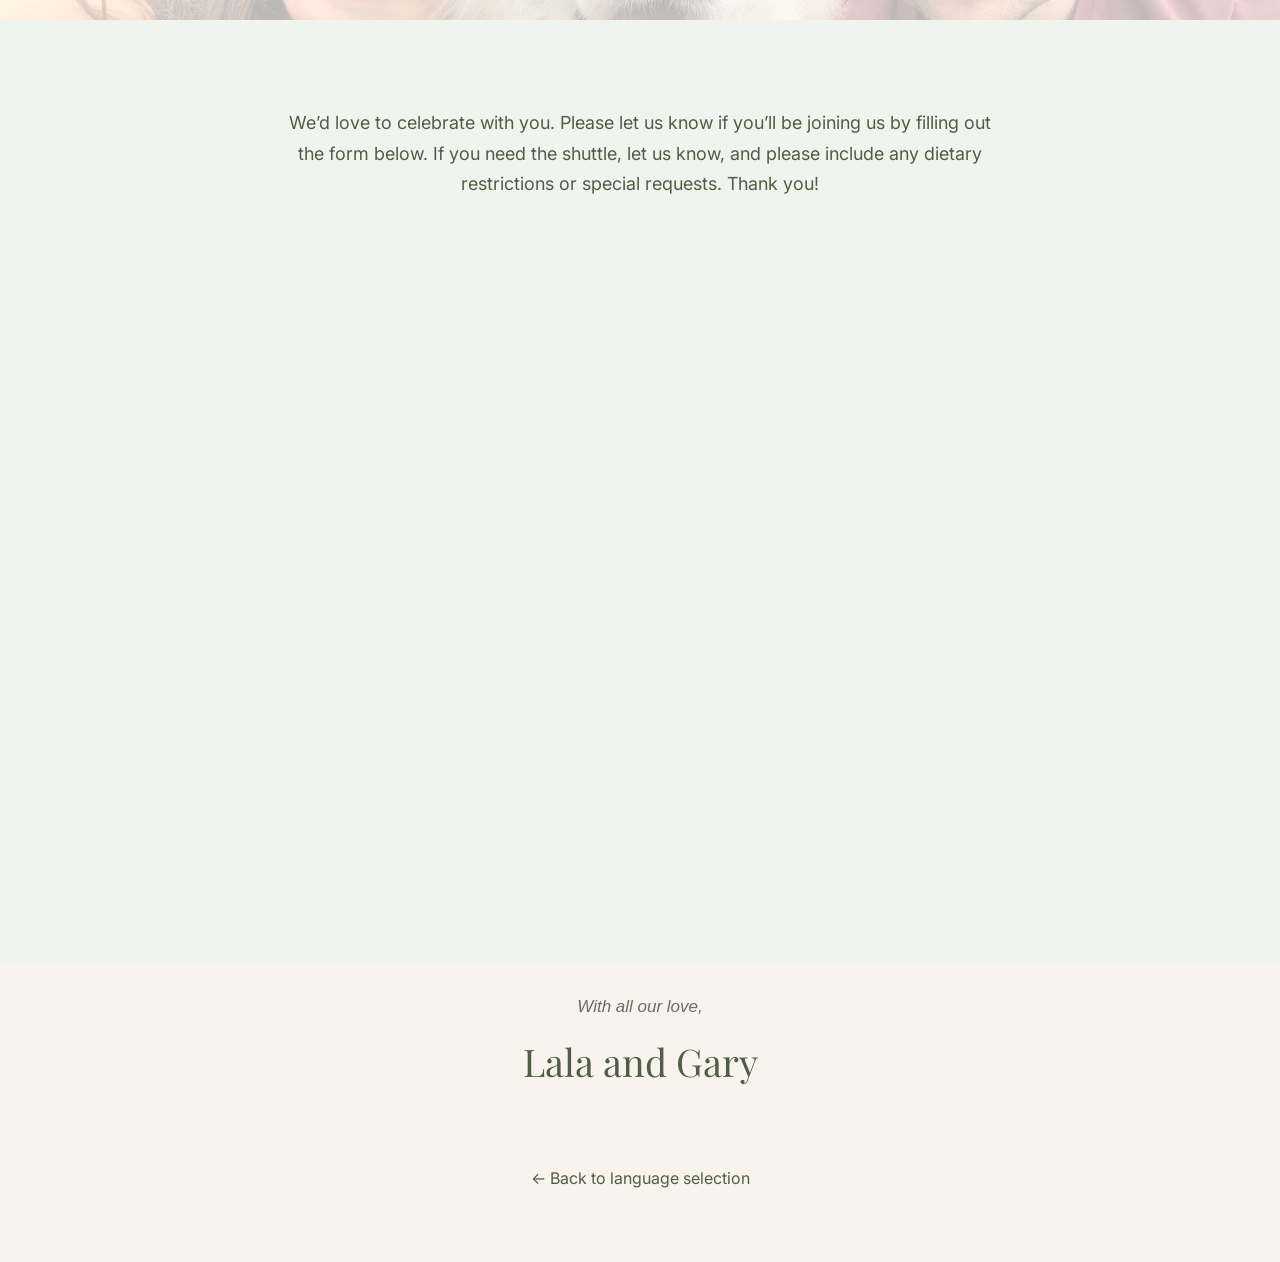
==== commit 638fda84: "Update Madrid guide banner text" ====
--- a/english.html
+++ b/english.html
@@ -260,9 +260,9 @@
 
   <div class="madrid-guide-banner">
     <div class="banner-content">
-      <p class="banner-subtitle">Plan Your Madrid Visit</p>
-      <h3>Download Our Complete Madrid Guide</h3>
-      <p class="banner-description">Personal recommendations for things to see, eat, and explore while you're in town.</p>
+      <p class="banner-subtitle">Plan Your Visit</p>
+      <h3>Your Guide to Madrid</h3>
+      <p class="banner-description">Curated recommendations and tips to make the most out of your time in Spain</p>
       <a href="Madrid_Guide.pdf" target="_blank" class="banner-button">
   📥 Download Guide
 </a>
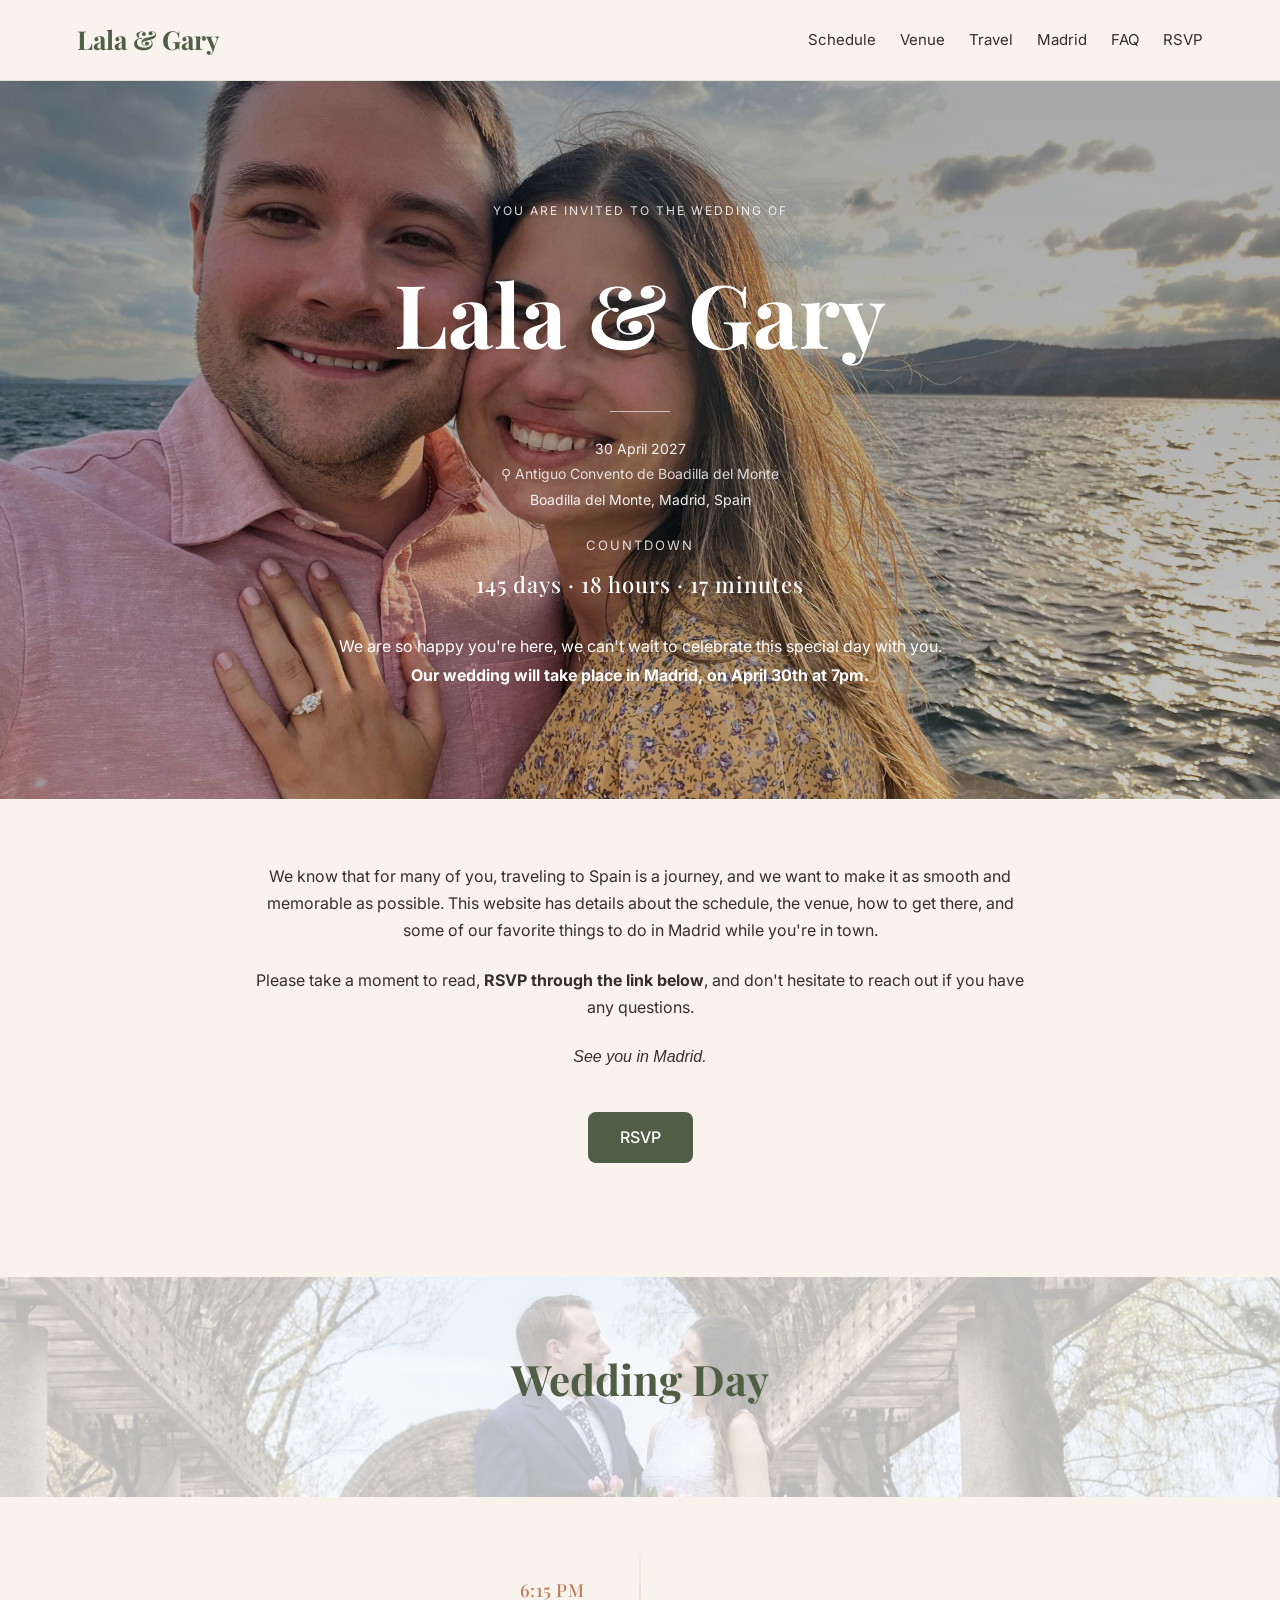
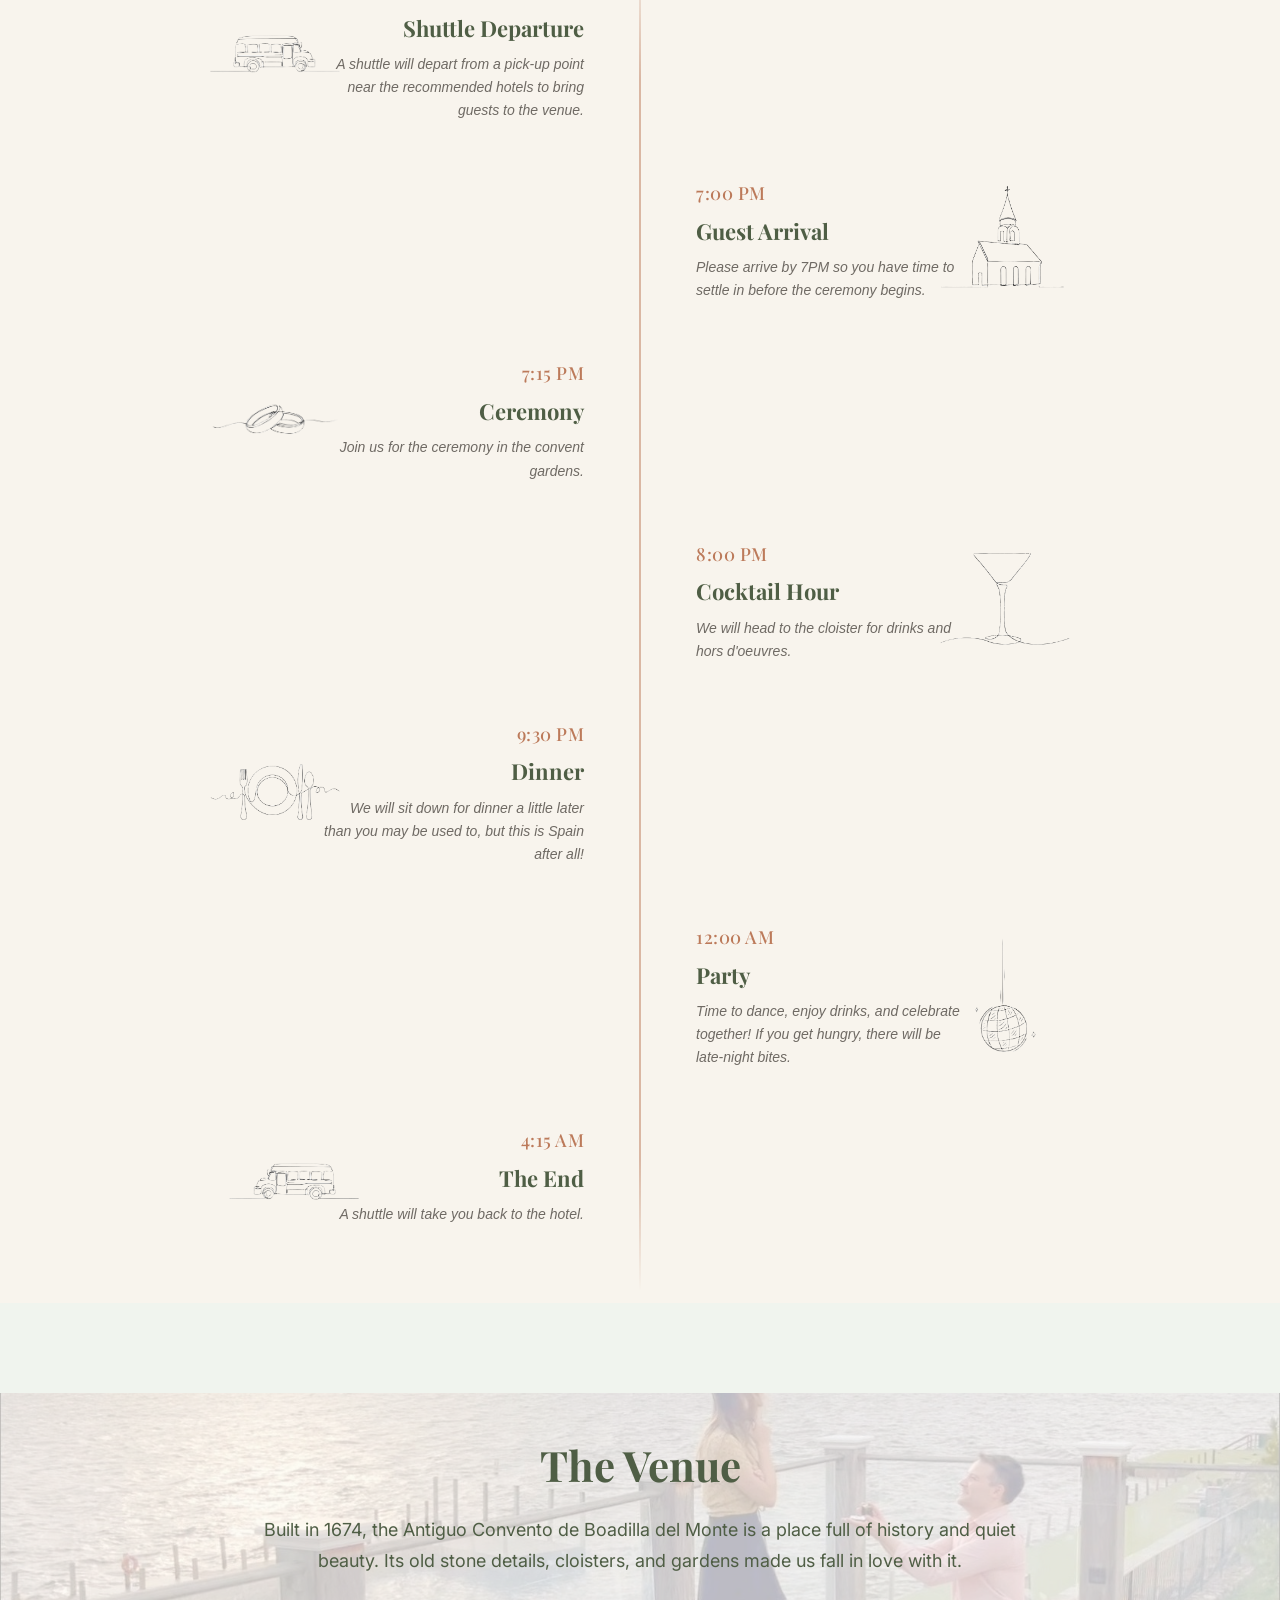
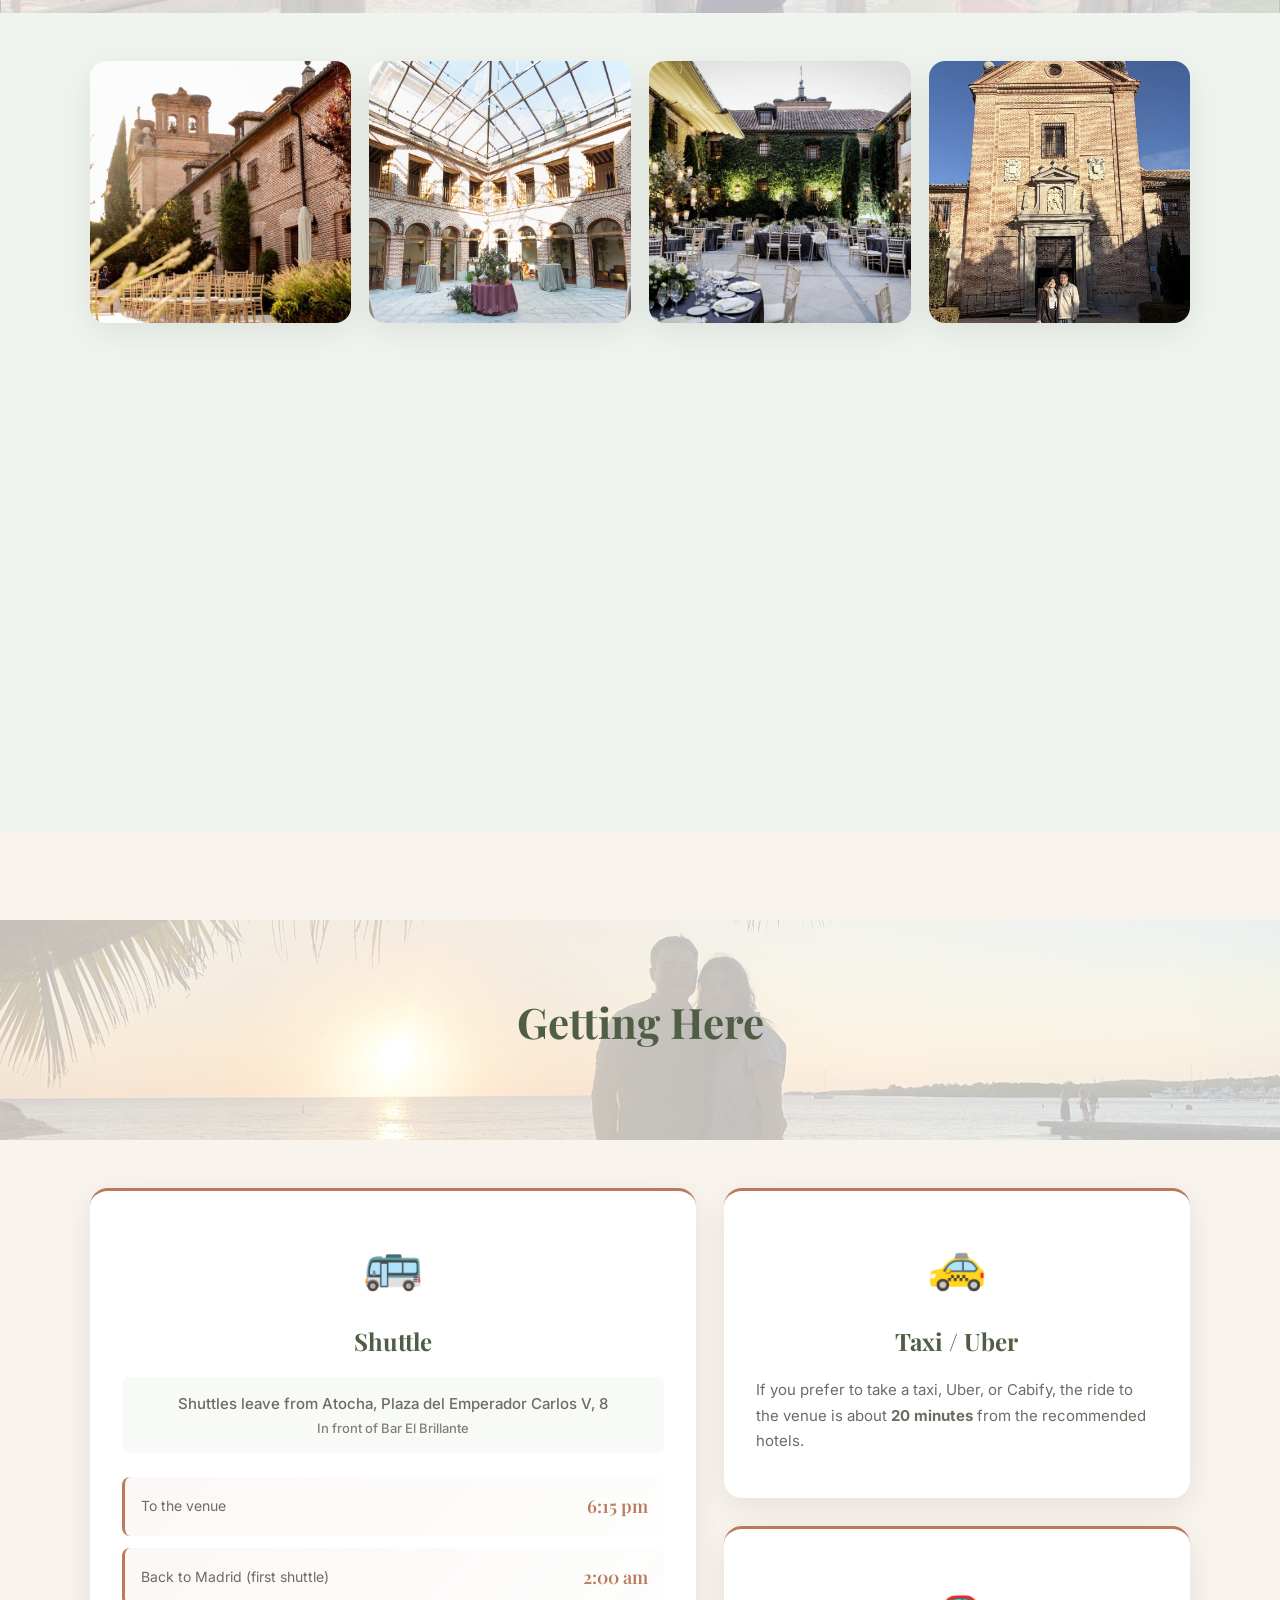
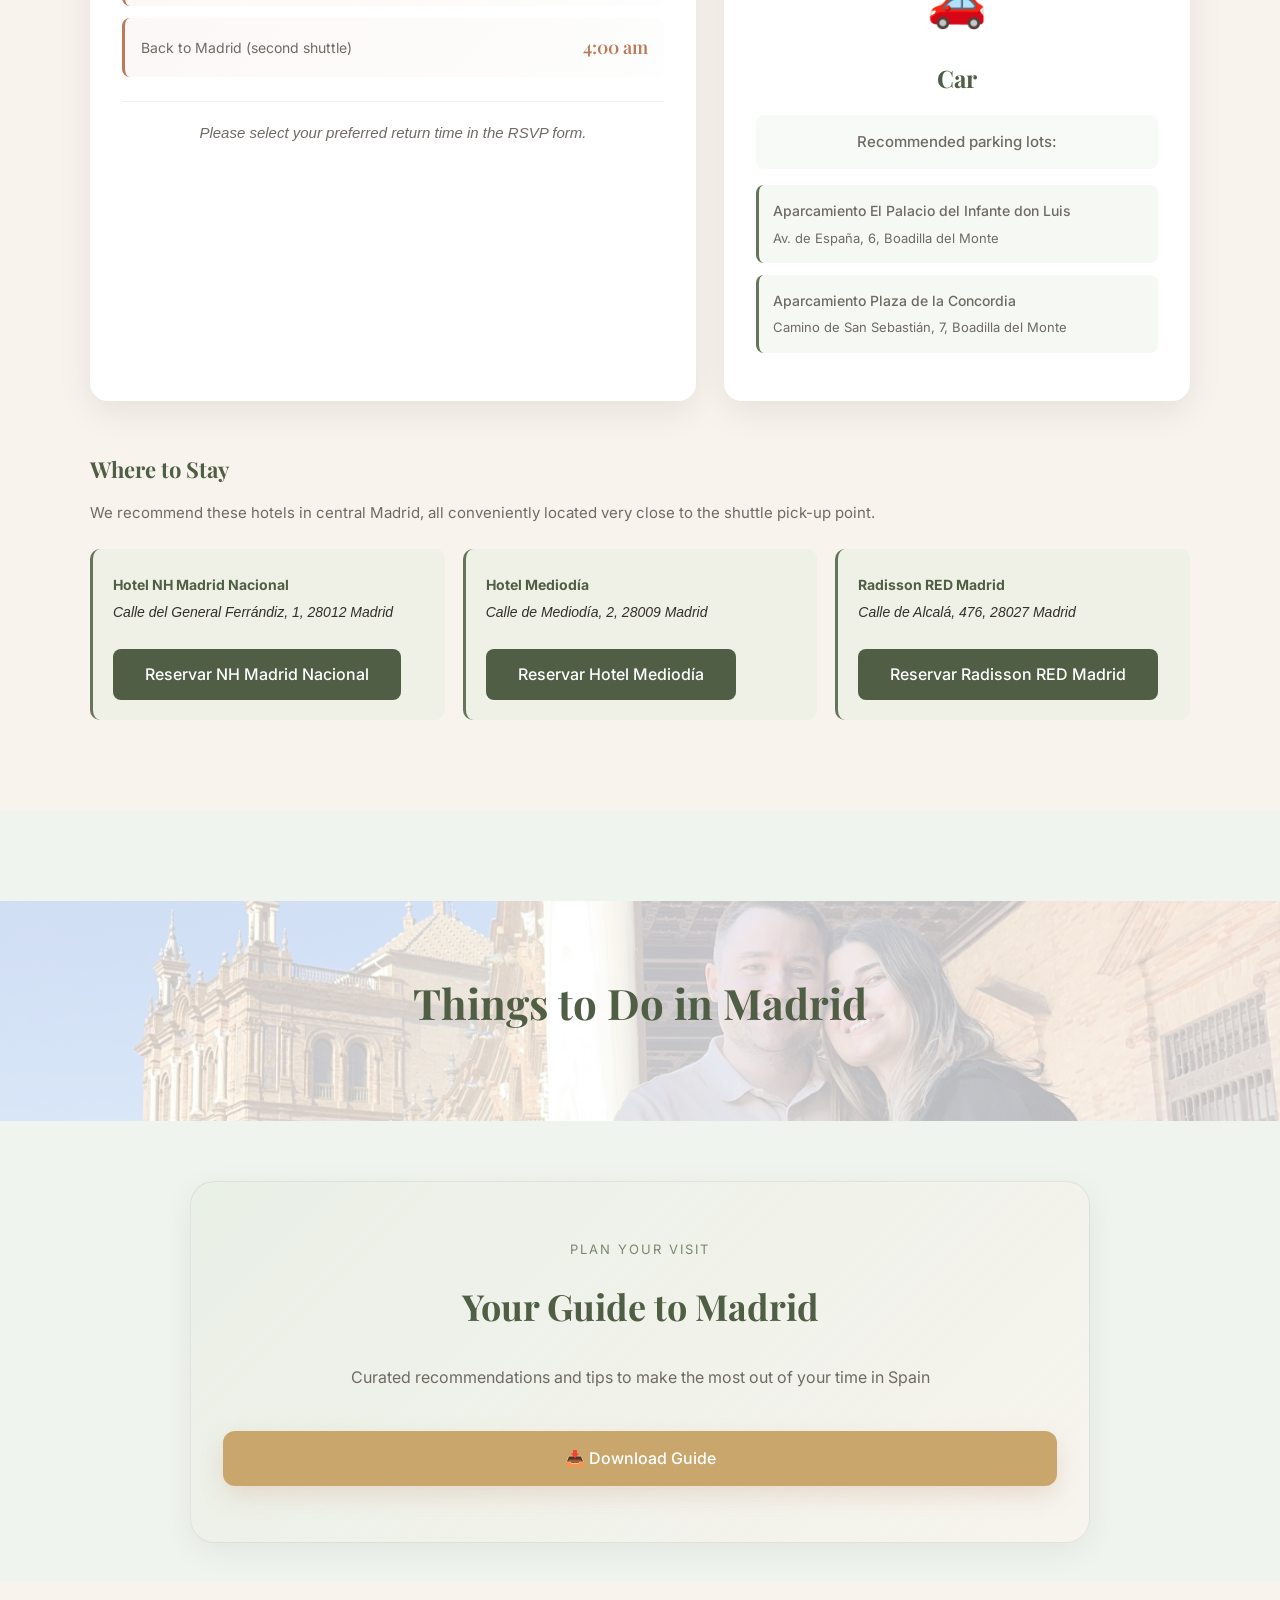
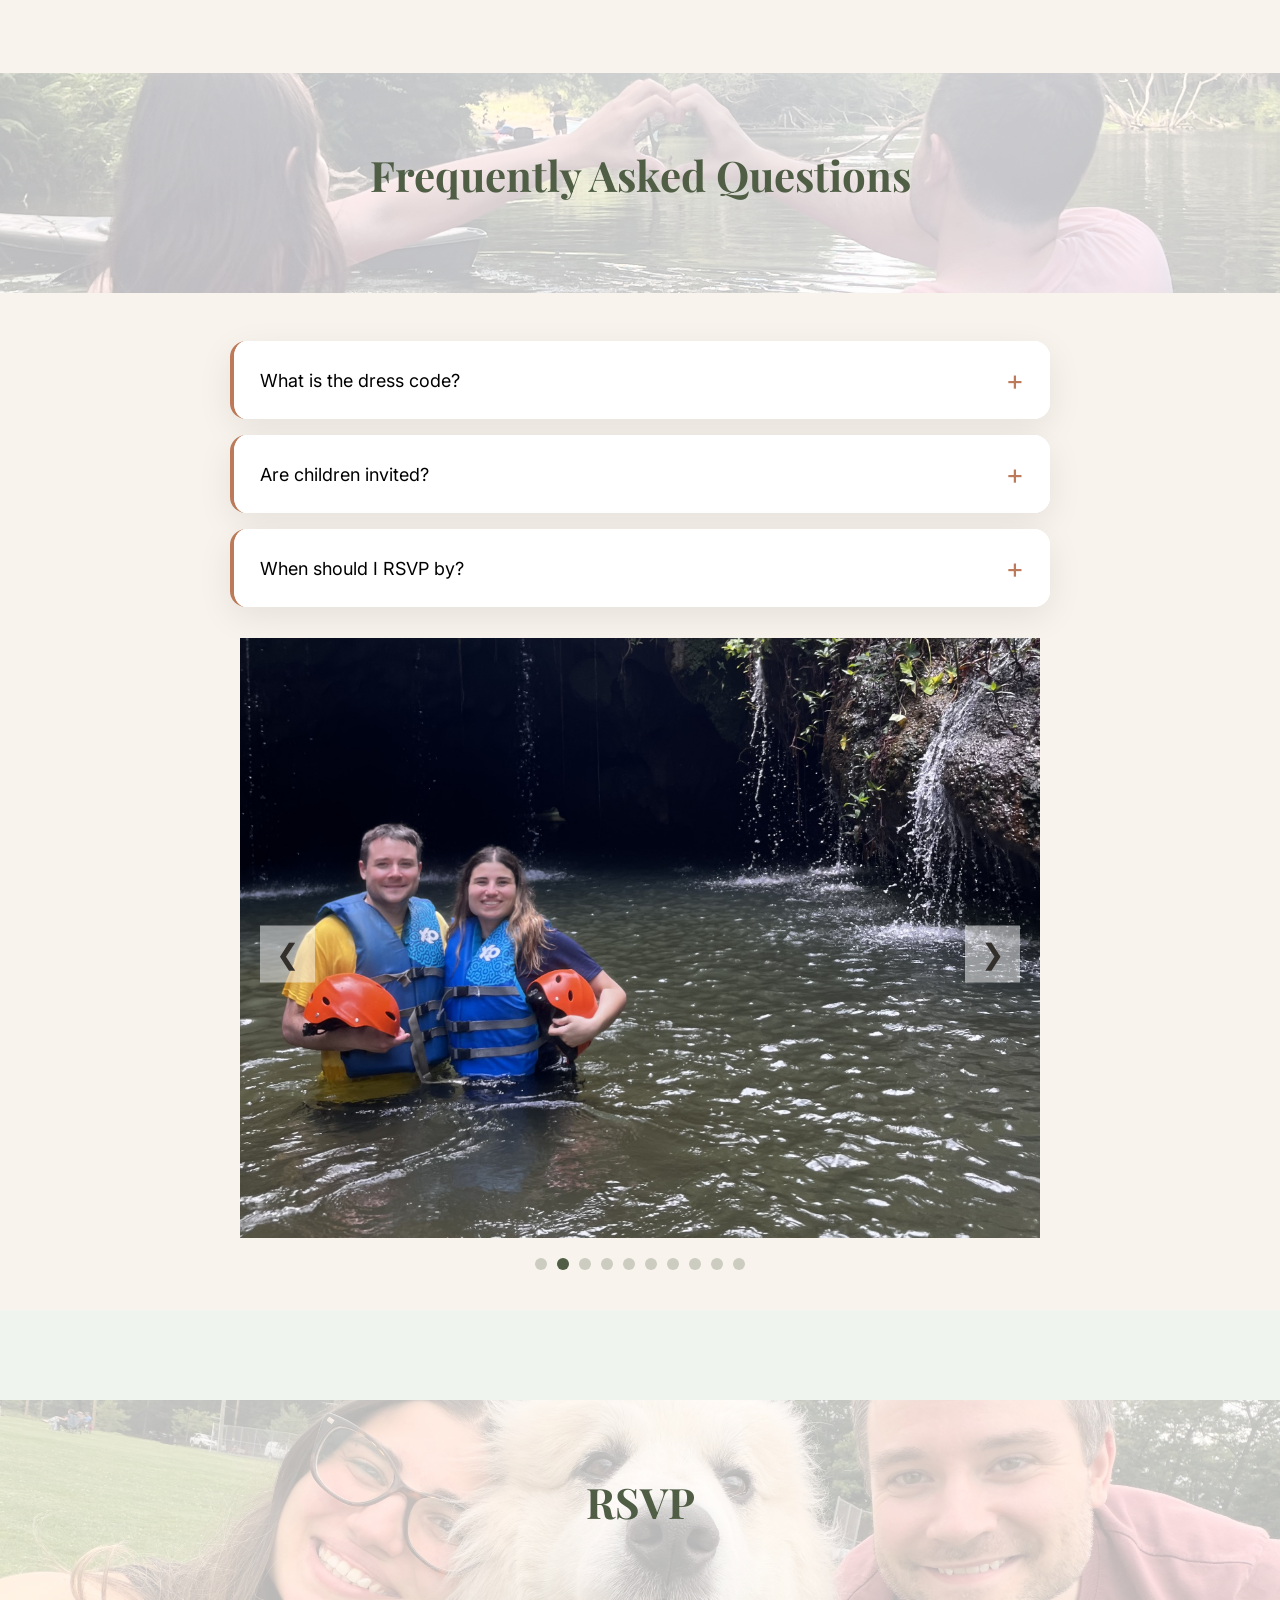
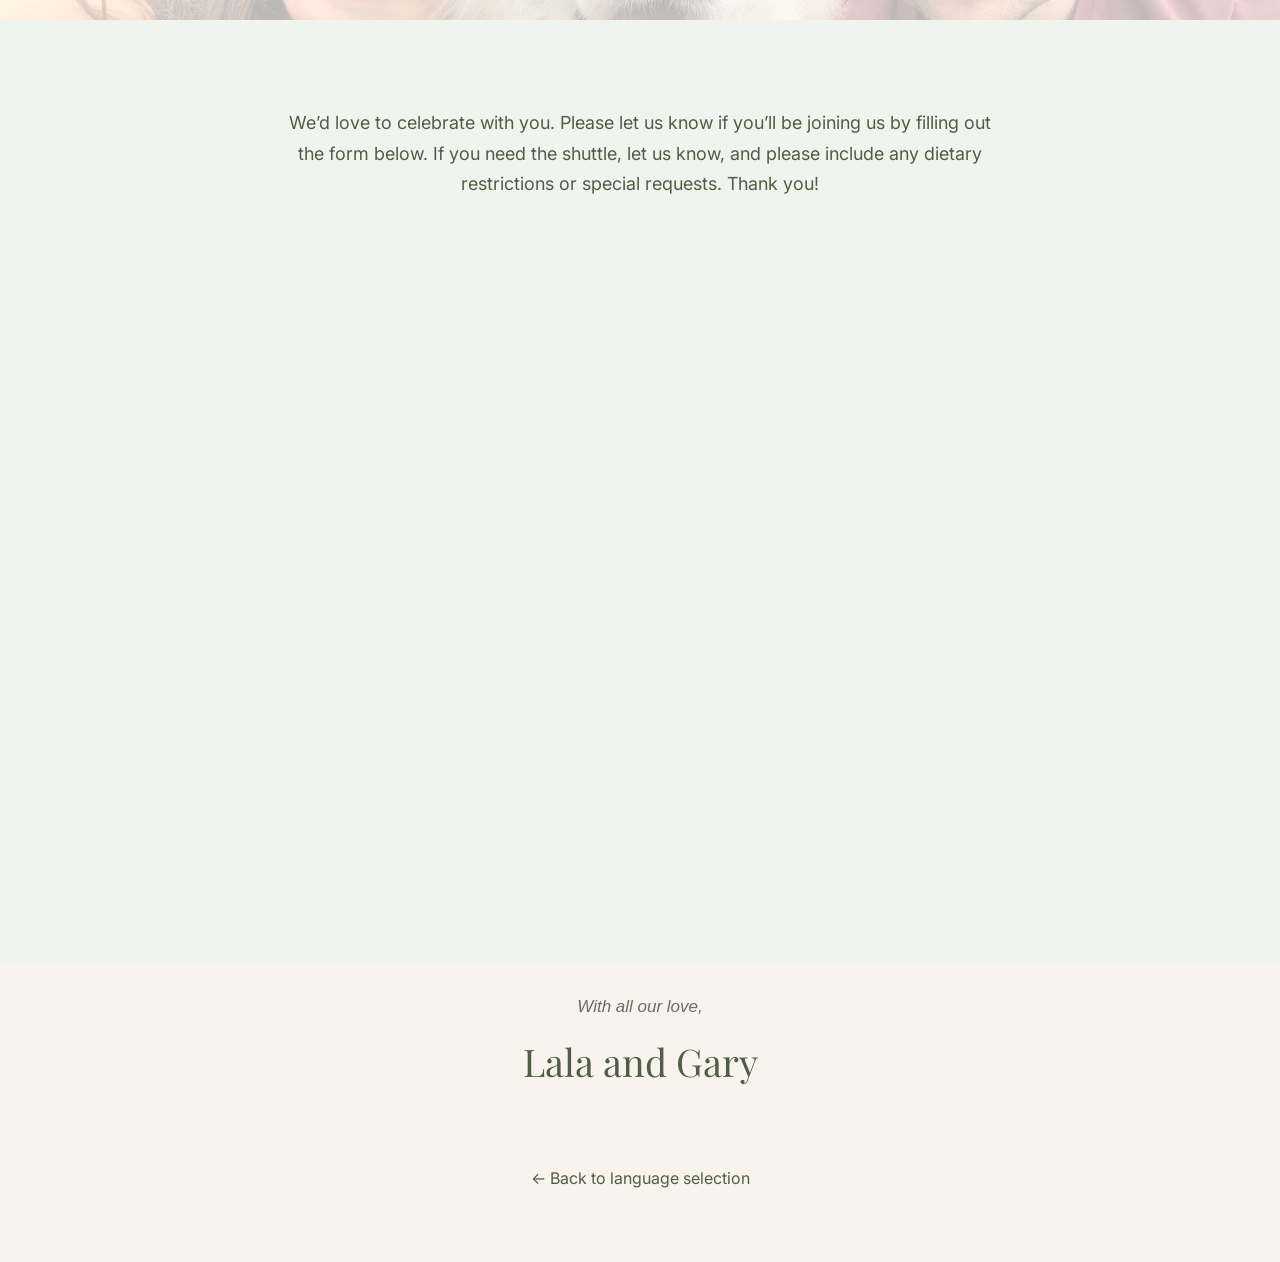
==== commit cb4bf294: "Update RSVP question in FAQ section" ====
--- a/english.html
+++ b/english.html
@@ -292,7 +292,7 @@
     </div>
 
     <div class="faq-item">
-      <button class="faq-question" type="button">When should I RSVP?<span>+</span></button>
+      <button class="faq-question" type="button">When should I RSVP by?<span>+</span></button>
       <div class="faq-answer"><p> Please RSVP by January 15, 2027 so we can finalize the details with the venue and vendors. Thank you!</p></div>
     </div>
   </div>
